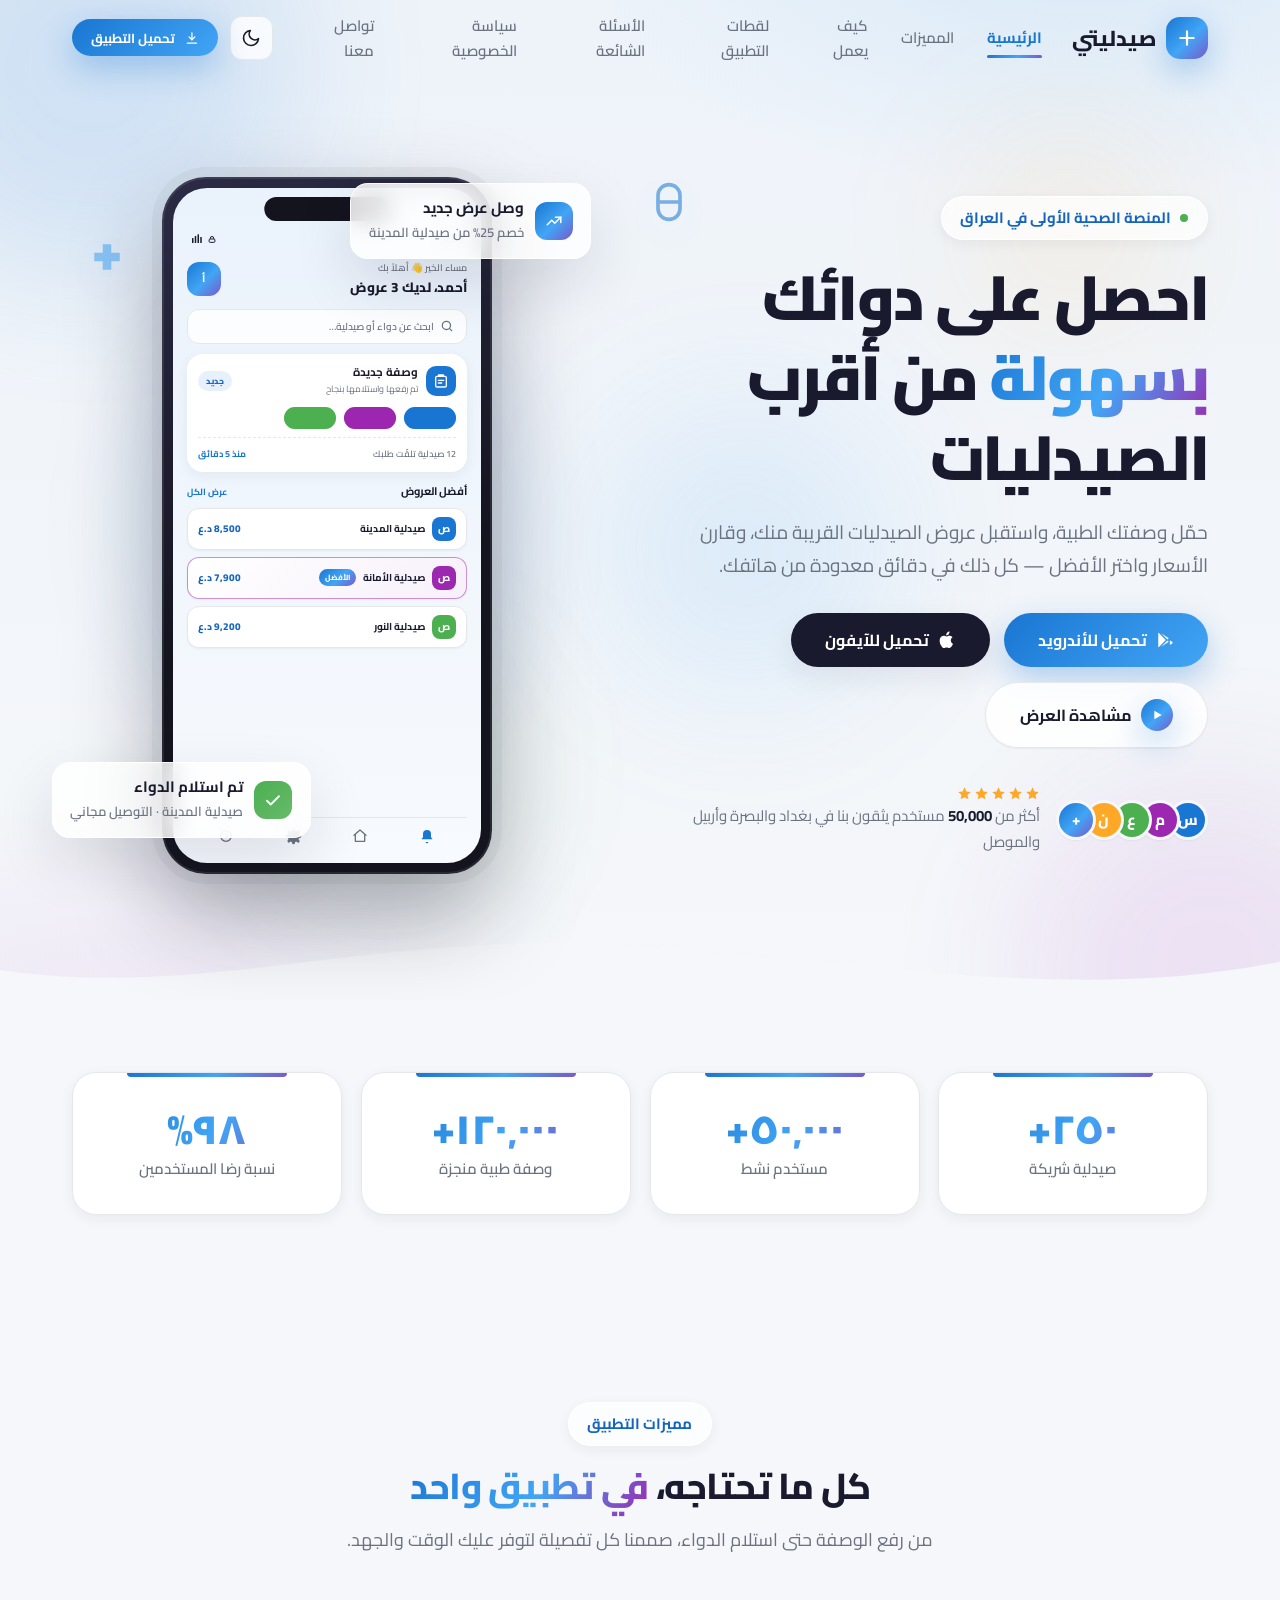
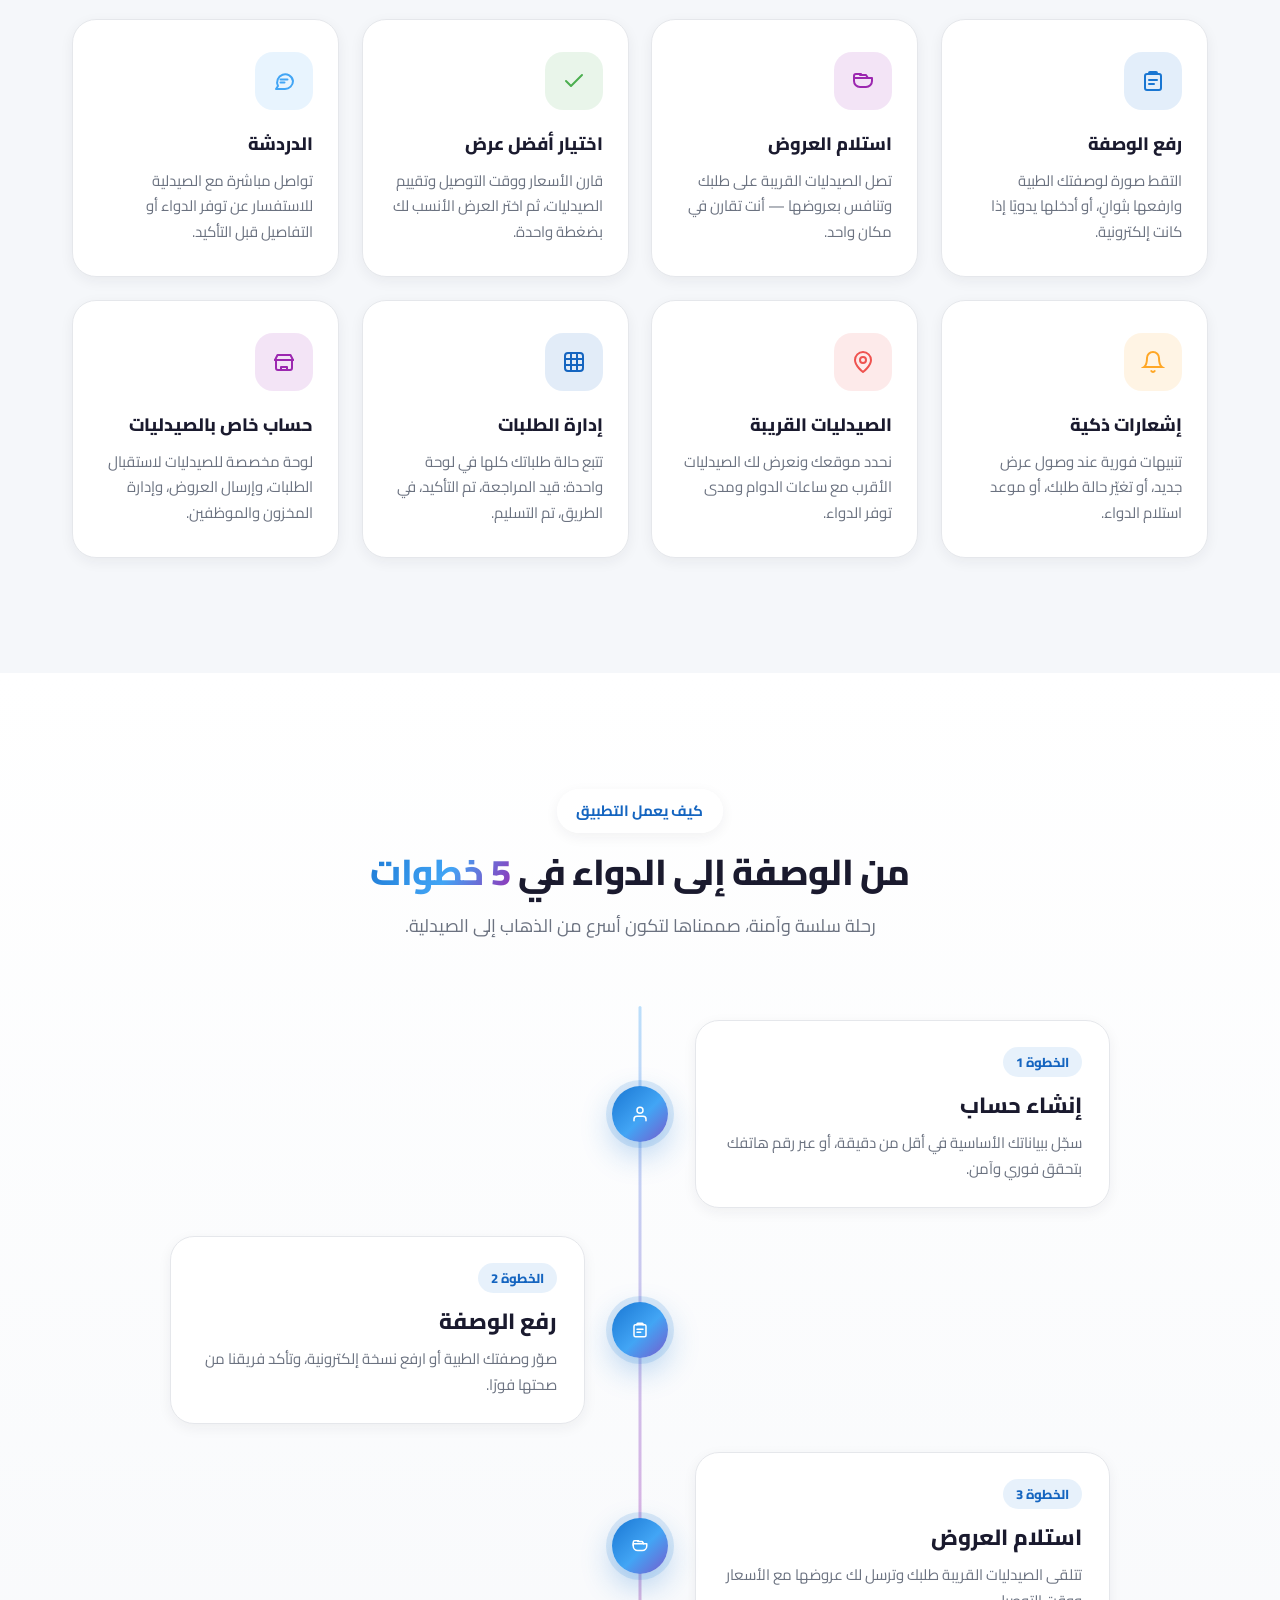
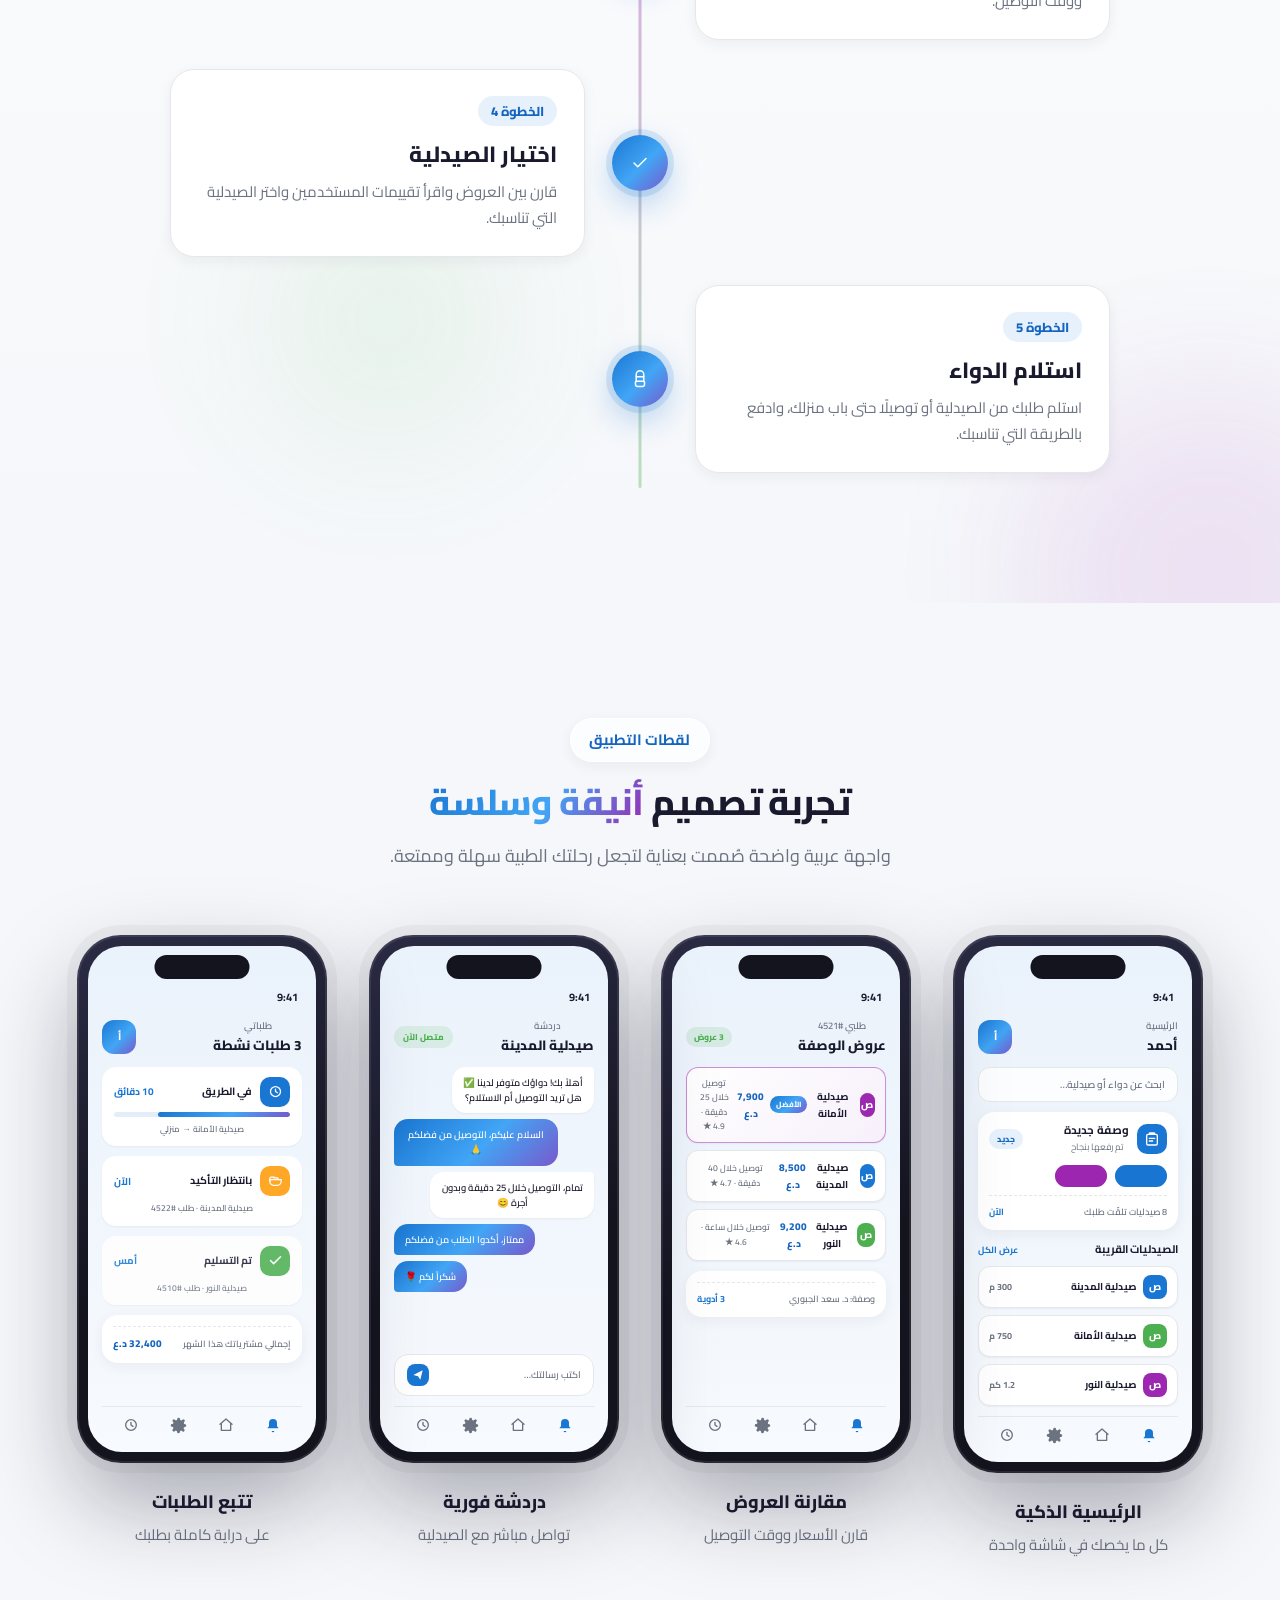
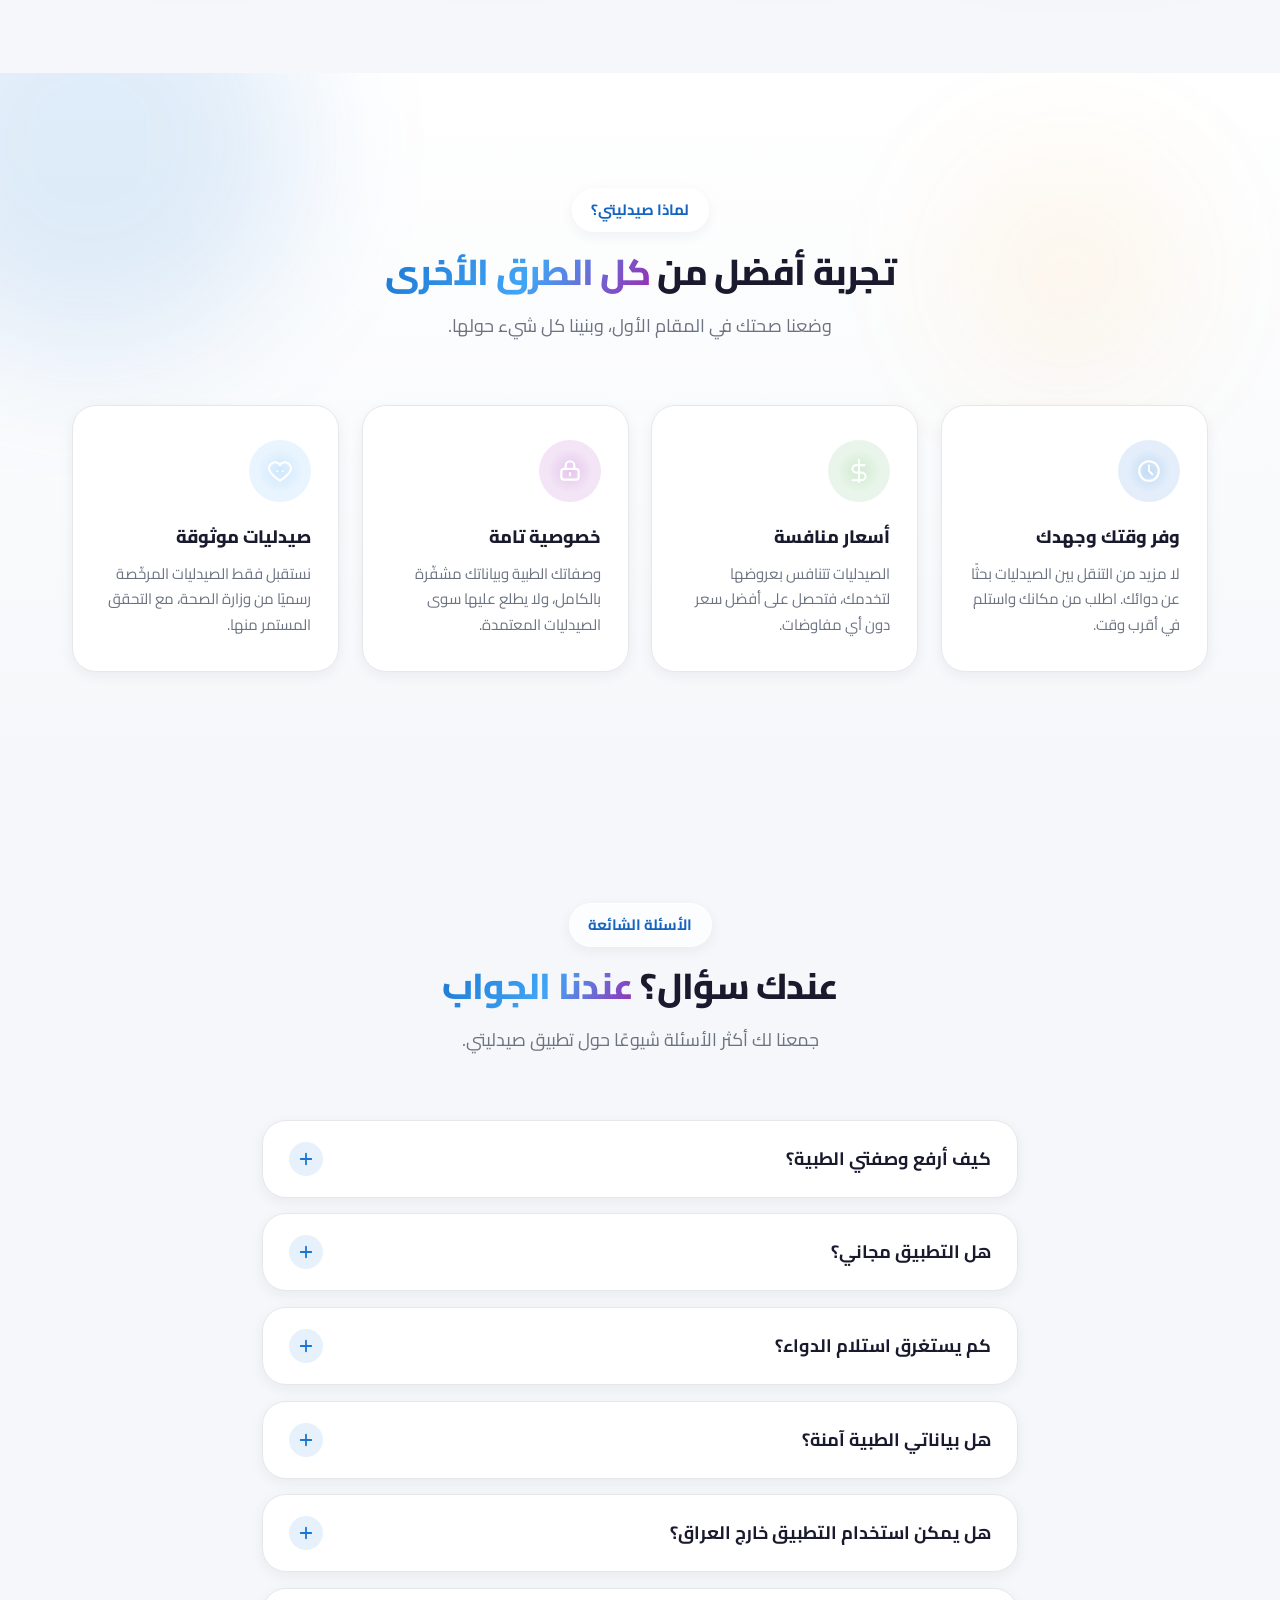
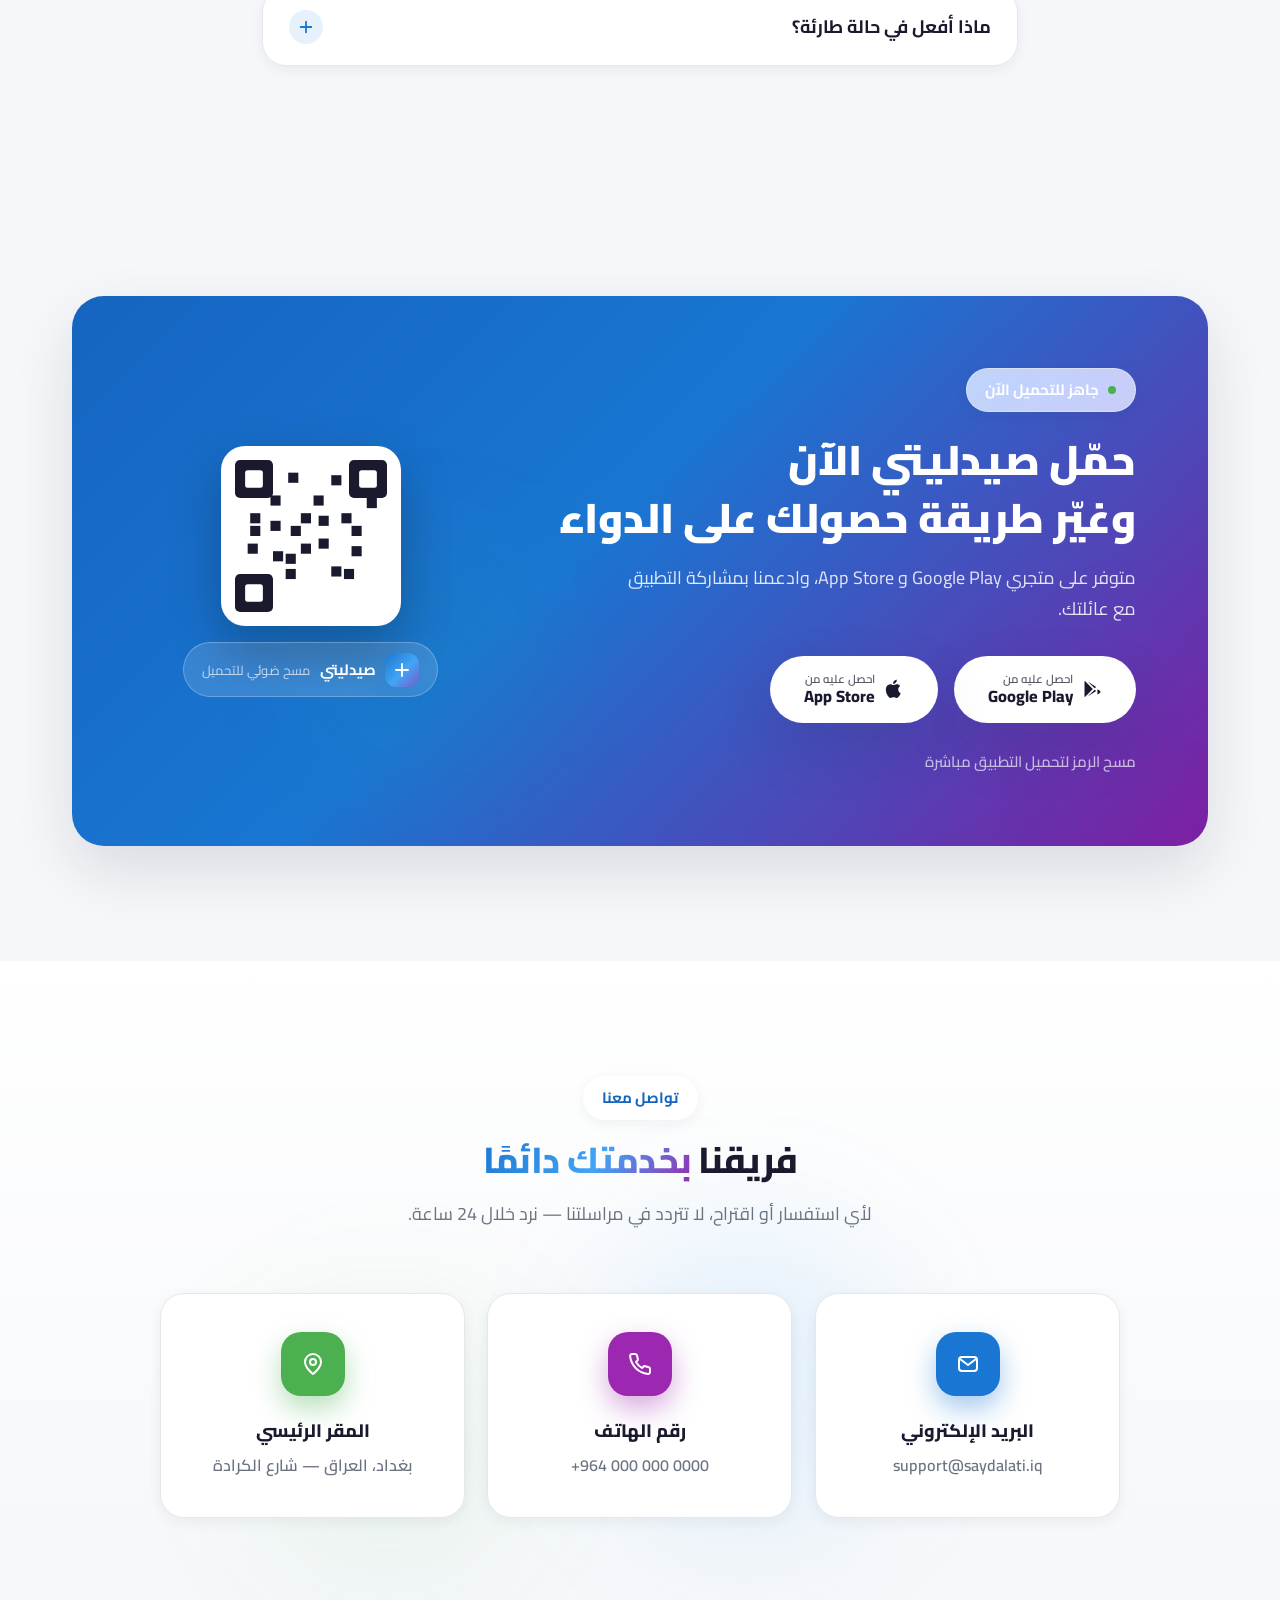
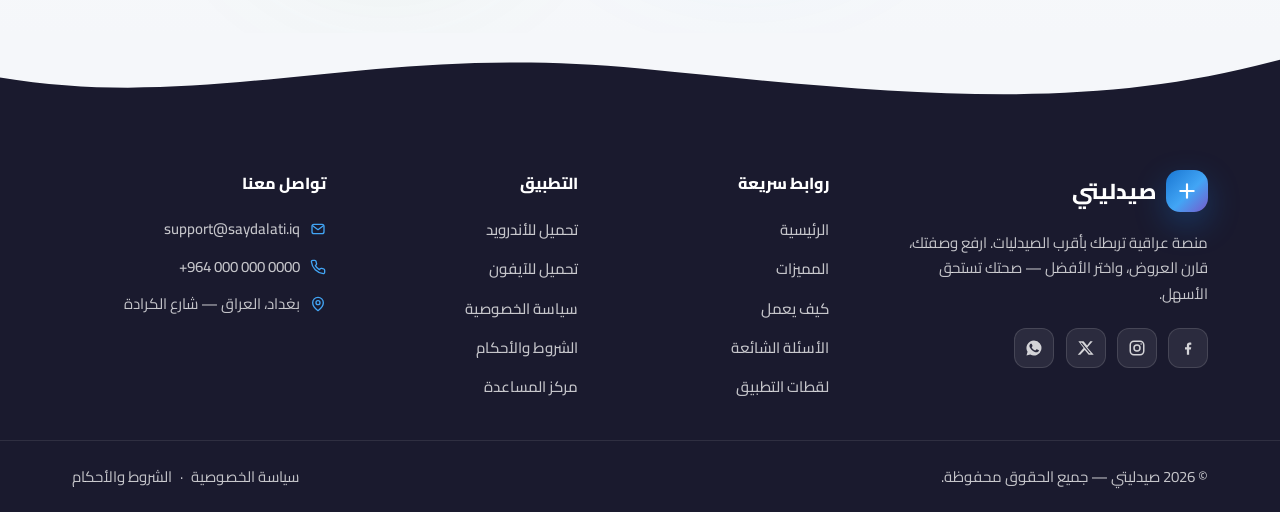
==== index.html @ 867c5b08 "صيدليتي — premium RTL landing website for Iraqi pharmacy platform - index, privacy-policy, terms, co" ====
<!DOCTYPE html>
<html lang="ar" dir="rtl">
<head>
  <meta charset="UTF-8" />
  <meta name="viewport" content="width=device-width, initial-scale=1.0" />
  <script>
    (function () {
      try {
        var stored = localStorage.getItem("saydalati-theme");
        var dark = stored ? stored === "dark" : window.matchMedia("(prefers-color-scheme: dark)").matches;
        document.documentElement.setAttribute("data-theme", dark ? "dark" : "light");
      } catch (e) {}
    })();
  </script>
  <title>صيدليتي | احصل على دوائك بسهولة من أقرب الصيدليات</title>
  <meta name="description" content="صيدليتي — منصة عراقية تربطك بأقرب الصيدليات. ارفع وصفاتك الطبية، استلم العروض، قارن الأسعار واختر الأفضل، واستلم دواءك أينما كنت." />
  <meta name="keywords" content="صيدليتي, صيدلية, وصفة طبية, العراق, بغداد, أدوية, توصيل دواء" />
  <meta name="author" content="Saydalati" />
  <meta name="theme-color" content="#1976D2" />
  <meta property="og:type" content="website" />
  <meta property="og:title" content="صيدليتي | احصل على دوائك بسهولة من أقرب الصيدليات" />
  <meta property="og:description" content="ارفع وصفتك الطبية، استلم عروض الصيدليات القريبة، وقارن الأسعار واختر الأفضل." />
  <meta property="og:locale" content="ar_IQ" />
  <meta name="robots" content="index, follow" />
  <link rel="preconnect" href="https://fonts.googleapis.com" />
  <link rel="preconnect" href="https://fonts.gstatic.com" crossorigin />
  <link href="https://fonts.googleapis.com/css2?family=Cairo:wght@300;400;500;600;700;800;900&display=swap" rel="stylesheet" />
  <link rel="stylesheet" href="style.css" />
  <link rel="icon" type="image/svg+xml" href="data:image/svg+xml,%3Csvg xmlns='http://www.w3.org/2000/svg' viewBox='0 0 64 64'%3E%3Cdefs%3E%3ClinearGradient id='g' x1='0' y1='0' x2='1' y2='1'%3E%3Cstop offset='0' stop-color='%231976D2'/%3E%3Cstop offset='1' stop-color='%239C27B0'/%3E%3C/linearGradient%3E%3C/defs%3E%3Crect width='64' height='64' rx='16' fill='url(%23g)'/%3E%3Cpath d='M32 14v36M14 32h36' stroke='white' stroke-width='8' stroke-linecap='round'/%3E%3C/svg%3E" />
  <script type="application/ld+json">
  {
    "@context": "https://schema.org",
    "@type": "SoftwareApplication",
    "name": "صيدليتي",
    "applicationCategory": "HealthApplication",
    "operatingSystem": "Android, iOS",
    "description": "منصة عراقية تربط المرضى بأقرب الصيدليات عبر رفع الوصفة الطبية واستلام أفضل العروض.",
    "inLanguage": "ar-IQ",
    "offers": { "@type": "Offer", "price": "0", "priceCurrency": "IQD" }
  }
  </script>
</head>
<body class="on-home">
  <a class="skip-link" href="#main">تخطي إلى المحتوى</a>

  <div class="scroll-progress" id="scrollProgress" aria-hidden="true"></div>

  <!-- ===================== Header ===================== -->
  <header class="site-header" id="siteHeader">
    <nav class="nav container" aria-label="التنقل الرئيسي">
      <a href="index.html" class="brand" aria-label="صيدليتي - الرئيسية">
        <span class="brand-logo" aria-hidden="true">
          <svg viewBox="0 0 24 24" width="20" height="20" fill="none" stroke="currentColor" stroke-width="2.6" stroke-linecap="round"><path d="M12 4v16M4 12h16"/></svg>
        </span>
        <span class="brand-name">صيدليتي</span>
      </a>

      <ul class="nav-links" id="navLinks">
        <li><a class="nav-link active" href="index.html#hero">الرئيسية</a></li>
        <li><a class="nav-link" href="index.html#features">المميزات</a></li>
        <li><a class="nav-link" href="index.html#how-it-works">كيف يعمل</a></li>
        <li><a class="nav-link" href="index.html#screenshots">لقطات التطبيق</a></li>
        <li><a class="nav-link" href="index.html#faq">الأسئلة الشائعة</a></li>
        <li><a class="nav-link" href="privacy-policy.html">سياسة الخصوصية</a></li>
        <li><a class="nav-link" href="contact.html">تواصل معنا</a></li>
      </ul>

      <div class="nav-actions">
        <button class="theme-toggle" id="themeToggle" aria-label="التبديل إلى الوضع الليلي" aria-pressed="false">
          <svg class="icon-moon" viewBox="0 0 24 24" width="20" height="20" fill="none" stroke="currentColor" stroke-width="2" stroke-linecap="round" stroke-linejoin="round" aria-hidden="true"><path d="M21 12.8A9 9 0 1 1 11.2 3a7 7 0 0 0 9.8 9.8Z"/></svg>
          <svg class="icon-sun" viewBox="0 0 24 24" width="20" height="20" fill="none" stroke="currentColor" stroke-width="2" stroke-linecap="round" aria-hidden="true"><circle cx="12" cy="12" r="4.2"/><path d="M12 2v2.2M12 19.8V22M2 12h2.2M19.8 12H22M4.9 4.9l1.6 1.6M17.5 17.5l1.6 1.6M4.9 19.1l1.6-1.6M17.5 6.5l1.6-1.6"/></svg>
        </button>
        <a href="#download" class="btn btn-primary btn-sm nav-cta">
          <svg viewBox="0 0 24 24" width="16" height="16" fill="none" stroke="currentColor" stroke-width="2.2" stroke-linecap="round" stroke-linejoin="round" aria-hidden="true"><path d="M12 3v12"/><path d="m7 10 5 5 5-5"/><path d="M4 21h16"/></svg>
          تحميل التطبيق
        </a>
        <button class="nav-toggle" id="navToggle" aria-label="فتح القائمة" aria-expanded="false" aria-controls="mobileMenu">
          <svg class="icon-burger" viewBox="0 0 24 24" width="24" height="24" fill="none" stroke="currentColor" stroke-width="2" stroke-linecap="round"><path d="M4 7h16M4 12h16M4 17h10"/></svg>
          <svg class="icon-close" viewBox="0 0 24 24" width="24" height="24" fill="none" stroke="currentColor" stroke-width="2" stroke-linecap="round"><path d="m6 6 12 12M18 6 6 18"/></svg>
        </button>
      </div>
    </nav>
  </header>

  <!-- Mobile menu -->
  <div class="mobile-menu" id="mobileMenu" aria-hidden="true">
    <ul class="mobile-menu-links">
      <li><a class="nav-link active" href="index.html#hero">الرئيسية</a></li>
      <li><a class="nav-link" href="index.html#features">المميزات</a></li>
      <li><a class="nav-link" href="index.html#how-it-works">كيف يعمل</a></li>
      <li><a class="nav-link" href="index.html#screenshots">لقطات التطبيق</a></li>
      <li><a class="nav-link" href="index.html#faq">الأسئلة الشائعة</a></li>
      <li><a class="nav-link" href="privacy-policy.html">سياسة الخصوصية</a></li>
      <li><a class="nav-link" href="contact.html">تواصل معنا</a></li>
    </ul>
    <a href="#download" class="btn btn-primary btn-lg mobile-menu-cta">
      <svg viewBox="0 0 24 24" width="18" height="18" fill="none" stroke="currentColor" stroke-width="2.2" stroke-linecap="round" stroke-linejoin="round" aria-hidden="true"><path d="M12 3v12"/><path d="m7 10 5 5 5-5"/><path d="M4 21h16"/></svg>
      تحميل التطبيق
    </a>
  </div>

  <main id="main">
    <!-- ===================== Hero ===================== -->
    <section class="hero" id="hero">
      <div class="hero-bg" aria-hidden="true">
        <span class="blob blob-1"></span>
        <span class="blob blob-2"></span>
        <span class="blob blob-3"></span>
        <span class="blob blob-4"></span>
        <span class="blob blob-5"></span>
        <span class="float-shape shape-pill-1" aria-hidden="true">
          <svg viewBox="0 0 24 24" width="44" height="44" fill="none" stroke="#1976D2" stroke-width="2" stroke-linecap="round" aria-hidden="true"><rect x="6" y="2.5" width="12" height="19" rx="6"/><path d="M6 12h12"/></svg>
        </span>
        <span class="float-shape shape-cross-1" aria-hidden="true">
          <svg viewBox="0 0 24 24" width="34" height="34" fill="#42A5F5" aria-hidden="true"><path d="M9 3h6v6h6v6h-6v6H9v-6H3V9h6z"/></svg>
        </span>
        <span class="float-shape shape-pill-2" aria-hidden="true">
          <svg viewBox="0 0 24 24" width="30" height="30" fill="none" stroke="#9C27B0" stroke-width="2" stroke-linecap="round" aria-hidden="true"><rect x="6" y="2.5" width="12" height="19" rx="6"/><path d="M6 12h12"/></svg>
        </span>
        <span class="float-shape shape-cross-2" aria-hidden="true">
          <svg viewBox="0 0 24 24" width="26" height="26" fill="#4CAF50" aria-hidden="true"><path d="M9 3h6v6h6v6h-6v6H9v-6H3V9h6z"/></svg>
        </span>
      </div>

      <div class="container hero-grid">
        <div class="hero-content">
          <span class="badge glass reveal" data-delay="0">
            <span class="badge-dot"></span>
            المنصة الصحية الأولى في العراق
          </span>

          <h1 class="hero-title reveal" data-delay="100">
            احصل على دوائك <span class="gradient-text">بسهولة</span> من أقرب الصيدليات
          </h1>

          <p class="hero-subtitle reveal" data-delay="200">
            حمّل وصفتك الطبية، واستقبل عروض الصيدليات القريبة منك، وقارن الأسعار واختر الأفضل — كل ذلك في دقائق معدودة من هاتفك.
          </p>

          <div class="hero-actions reveal" data-delay="300">
            <a href="#download" class="btn btn-primary btn-lg">
              <svg viewBox="0 0 24 24" width="18" height="18" fill="currentColor" aria-hidden="true"><path d="M3.6 2.3 13 12 3.6 21.7c-.4-.2-.6-.6-.6-1.1V3.4c0-.5.2-.9.6-1.1Zm13.4 7.3L6.9 2.9l8.3 8.3 1.8-1.6Zm0 4.8-1.8-1.6-8.3 8.3 10.1-6.7Zm1.5-2.2 3 2c.9.6.9 1.9 0 2.5l-3 2v-6.5Z"/></svg>
              تحميل للأندرويد
            </a>
            <a href="#download" class="btn btn-dark btn-lg">
              <svg viewBox="0 0 24 24" width="18" height="18" fill="currentColor" aria-hidden="true"><path d="M17.05 12.54c-.03-2.75 2.25-4.07 2.35-4.14-1.28-1.87-3.27-2.13-3.98-2.16-1.69-.17-3.3 1-4.16 1-.86 0-2.19-.97-3.6-.94-1.85.03-3.56 1.08-4.51 2.74-1.93 3.34-.49 8.28 1.38 10.99.92 1.32 2.01 2.81 3.45 2.76 1.38-.06 1.9-.89 3.57-.89 1.67 0 2.14.89 3.6.86 1.49-.02 2.43-1.35 3.34-2.68 1.05-1.54 1.49-3.03 1.51-3.11-.03-.01-2.89-1.11-2.95-4.43ZM14.19 4.28c.76-.92 1.28-2.2 1.14-3.48-1.1.04-2.44.73-3.23 1.66-.71.82-1.33 2.14-1.16 3.4 1.23.1 2.49-.63 3.25-1.58Z"/></svg>
              تحميل للآيفون
            </a>
            <button class="btn btn-ghost btn-lg" id="watchDemo" aria-haspopup="dialog">
              <span class="btn-play">
                <svg viewBox="0 0 24 24" width="16" height="16" fill="currentColor" aria-hidden="true"><path d="M8 5.5v13l11-6.5z"/></svg>
              </span>
              مشاهدة العرض
            </button>
          </div>

          <div class="hero-proof reveal" data-delay="400">
            <div class="proof-avatars" aria-hidden="true">
              <span class="proof-avatar" style="--c:#1976D2">س</span>
              <span class="proof-avatar" style="--c:#9C27B0">م</span>
              <span class="proof-avatar" style="--c:#4CAF50">ع</span>
              <span class="proof-avatar" style="--c:#FFA726">ن</span>
              <span class="proof-avatar proof-avatar-more">+</span>
            </div>
            <div class="proof-text">
              <div class="proof-stars" aria-label="تقييم 4.8 من 5">
                <svg viewBox="0 0 24 24" width="15" height="15" fill="#FFA726" aria-hidden="true"><path d="m12 2 3 6.6 7 .9-5.2 4.8 1.4 7L12 18l-6.2 3.3 1.4-7L2 9.5l7-.9z"/></svg>
                <svg viewBox="0 0 24 24" width="15" height="15" fill="#FFA726" aria-hidden="true"><path d="m12 2 3 6.6 7 .9-5.2 4.8 1.4 7L12 18l-6.2 3.3 1.4-7L2 9.5l7-.9z"/></svg>
                <svg viewBox="0 0 24 24" width="15" height="15" fill="#FFA726" aria-hidden="true"><path d="m12 2 3 6.6 7 .9-5.2 4.8 1.4 7L12 18l-6.2 3.3 1.4-7L2 9.5l7-.9z"/></svg>
                <svg viewBox="0 0 24 24" width="15" height="15" fill="#FFA726" aria-hidden="true"><path d="m12 2 3 6.6 7 .9-5.2 4.8 1.4 7L12 18l-6.2 3.3 1.4-7L2 9.5l7-.9z"/></svg>
                <svg viewBox="0 0 24 24" width="15" height="15" fill="#FFA726" aria-hidden="true"><path d="m12 2 3 6.6 7 .9-5.2 4.8 1.4 7L12 18l-6.2 3.3 1.4-7L2 9.5l7-.9z"/></svg>
              </div>
              <p>أكثر من <strong>50,000</strong> مستخدم يثقون بنا في بغداد والبصرة وأربيل والموصل</p>
            </div>
          </div>
        </div>

        <!-- Phone mockup -->
        <div class="hero-visual reveal" data-delay="250">
          <div class="hero-glow" aria-hidden="true"></div>

          <div class="float-chip chip-offer" aria-hidden="true">
            <span class="chip-icon">
              <svg viewBox="0 0 24 24" width="18" height="18" fill="none" stroke="currentColor" stroke-width="2" stroke-linecap="round" aria-hidden="true"><path d="M3 17l6-6 4 4 8-8"/><path d="M14 7h7v7"/></svg>
            </span>
            <div>
              <strong>وصل عرض جديد</strong>
              <small>خصم 25% من صيدلية المدينة</small>
            </div>
          </div>

          <div class="phone hero-phone" id="heroPhone" tabindex="0" aria-label="معاينة واجهة تطبيق صيدليتي">
            <div class="phone-notch" aria-hidden="true"></div>
            <div class="phone-screen">
              <div class="app-statusbar">
                <span>9:41</span>
                <span class="app-icons" aria-hidden="true">
                  <svg viewBox="0 0 24 24" width="10" height="10" fill="none" stroke="currentColor" stroke-width="2.4" aria-hidden="true"><path d="M8 12v-2a4 4 0 0 1 8 0v2"/><rect x="5" y="12" width="14" height="8" rx="2.5"/></svg>
                  <svg viewBox="0 0 24 24" width="12" height="12" fill="currentColor" aria-hidden="true"><rect x="2" y="10" width="3" height="10" rx="1"/><rect x="7.5" y="6" width="3" height="14" rx="1"/><rect x="13" y="2.5" width="3" height="17.5" rx="1"/><rect x="18.5" y="8" width="3" height="12" rx="1"/></svg>
                </span>
              </div>

              <div class="app-header">
                <div>
                  <small>مساء الخير 👋 أهلاً بك</small>
                  <strong>أحمد، لديك 3 عروض</strong>
                </div>
                <span class="app-avatar">أ</span>
              </div>

              <div class="app-search">
                <svg viewBox="0 0 24 24" width="14" height="14" fill="none" stroke="currentColor" stroke-width="2.2" stroke-linecap="round" aria-hidden="true"><circle cx="11" cy="11" r="7"/><path d="m20 20-3.5-3.5"/></svg>
                ابحث عن دواء أو صيدلية…
              </div>

              <div class="app-card">
                <div class="app-card-head">
                  <span class="app-icon">
                    <svg viewBox="0 0 24 24" width="16" height="16" fill="none" stroke="currentColor" stroke-width="2" stroke-linecap="round" aria-hidden="true"><path d="M9 3h6a1 1 0 0 1 1 1v1H8V4a1 1 0 0 1 1-1Z"/><path d="M8 5H6a2 2 0 0 0-2 2v12a2 2 0 0 0 2 2h12a2 2 0 0 0 2-2V7a2 2 0 0 0-2-2h-2"/><path d="M8 11h8M8 15h5"/></svg>
                  </span>
                  <div>
                    <strong>وصفة جديدة</strong>
                    <small>تم رفعها واستلامها بنجاح</small>
                  </div>
                  <span class="app-tag">جديد</span>
                </div>
                <div class="app-pills">
                  <span class="mini-pill p-1"></span>
                  <span class="mini-pill p-2"></span>
                  <span class="mini-pill p-3"></span>
                </div>
                <div class="app-card-foot">
                  <span>12 صيدلية تلقّت طلبك</span>
                  <span class="app-time">منذ 5 دقائق</span>
                </div>
              </div>

              <div class="app-offers">
                <div class="app-offers-head">
                  <strong>أفضل العروض</strong>
                  <span>عرض الكل</span>
                </div>
                <div class="app-offer">
                  <span class="offer-store">
                    <span class="offer-logo" style="--oc:#1976D2">ص</span>
                    صيدلية المدينة
                  </span>
                  <span class="offer-price">8,500 د.ع</span>
                </div>
                <div class="app-offer best">
                  <span class="offer-store">
                    <span class="offer-logo" style="--oc:#9C27B0">ص</span>
                    صيدلية الأمانة
                    <span class="offer-badge">الأفضل</span>
                  </span>
                  <span class="offer-price">7,900 د.ع</span>
                </div>
                <div class="app-offer">
                  <span class="offer-store">
                    <span class="offer-logo" style="--oc:#4CAF50">ص</span>
                    صيدلية النور
                  </span>
                  <span class="offer-price">9,200 د.ع</span>
                </div>
              </div>

              <div class="app-tabbar" aria-hidden="true">
                <svg viewBox="0 0 24 24" width="16" height="16" fill="currentColor"><path d="M12 3a6 6 0 0 0-6 6v5l-2 2v1h16v-1l-2-2V9a6 6 0 0 0-6-6Z"/><path d="M10 21a2 2 0 0 0 4 0"/></svg>
                <svg viewBox="0 0 24 24" width="16" height="16" fill="none" stroke="currentColor" stroke-width="2" stroke-linecap="round" stroke-linejoin="round"><path d="m3 11 9-8 9 8"/><path d="M5 10v10h14V10"/></svg>
                <svg viewBox="0 0 24 24" width="17" height="17" fill="currentColor"><circle cx="12" cy="12" r="4"/><path d="M19.4 15a1.7 1.7 0 0 0 .3 1.9l.1.1a2 2 0 1 1-2.8 2.8l-.1-.1a1.7 1.7 0 0 0-1.9-.3 1.7 1.7 0 0 0-1 1.5V21a2 2 0 1 1-4 0v-.1a1.7 1.7 0 0 0-1-1.6 1.7 1.7 0 0 0-1.9.3l-.1.1a2 2 0 1 1-2.8-2.8l.1-.1a1.7 1.7 0 0 0 .3-1.9 1.7 1.7 0 0 0-1.5-1H3a2 2 0 1 1 0-4h.1a1.7 1.7 0 0 0 1.6-1 1.7 1.7 0 0 0-.3-1.9l-.1-.1a2 2 0 1 1 2.8-2.8l.1.1a1.7 1.7 0 0 0 1.9.3h.1a1.7 1.7 0 0 0 1-1.5V3a2 2 0 1 1 4 0v.1a1.7 1.7 0 0 0 1 1.5h.1a1.7 1.7 0 0 0 1.9-.3l.1-.1a2 2 0 1 1 2.8 2.8l-.1.1a1.7 1.7 0 0 0-.3 1.9v.1a1.7 1.7 0 0 0 1.5 1H21a2 2 0 1 1 0 4h-.1a1.7 1.7 0 0 0-1.5 1Z"/></svg>
                <svg viewBox="0 0 24 24" width="16" height="16" fill="none" stroke="currentColor" stroke-width="2" stroke-linecap="round"><circle cx="12" cy="12" r="8"/><path d="M12 8v4l3 2"/></svg>
              </div>
            </div>
          </div>

          <div class="float-chip chip-delivered" aria-hidden="true">
            <span class="chip-icon">
              <svg viewBox="0 0 24 24" width="18" height="18" fill="none" stroke="currentColor" stroke-width="2.4" stroke-linecap="round" stroke-linejoin="round" aria-hidden="true"><path d="m4 13 5 5L20 7"/></svg>
            </span>
            <div>
              <strong>تم استلام الدواء</strong>
              <small>صيدلية المدينة · التوصيل مجاني</small>
            </div>
          </div>
        </div>
      </div>

      <!-- SVG wave separator -->
      <div class="wave-divider" aria-hidden="true">
        <svg viewBox="0 0 1440 110" preserveAspectRatio="none">
          <path d="M0,72 C240,110 420,20 720,44 C1020,68 1220,110 1440,62 L1440,110 L0,110 Z" fill="#F5F7FA"/>
        </svg>
      </div>
    </section>

    <!-- ===================== Stats / Trust ===================== -->
    <section class="stats section-sm" aria-label="أرقام وإحصائيات">
      <div class="container">
        <div class="stats-grid">
          <div class="stat reveal" data-delay="0">
            <span class="stat-value" data-count="250" data-suffix="+">0</span>
            <span class="stat-label">صيدلية شريكة</span>
          </div>
          <div class="stat reveal" data-delay="100">
            <span class="stat-value" data-count="50000" data-suffix="+">0</span>
            <span class="stat-label">مستخدم نشط</span>
          </div>
          <div class="stat reveal" data-delay="200">
            <span class="stat-value" data-count="120000" data-suffix="+">0</span>
            <span class="stat-label">وصفة طبية منجزة</span>
          </div>
          <div class="stat reveal" data-delay="300">
            <span class="stat-value" data-count="98" data-suffix="%">0</span>
            <span class="stat-label">نسبة رضا المستخدمين</span>
          </div>
        </div>
      </div>
    </section>

    <!-- ===================== Features ===================== -->
    <section class="features section" id="features">
      <div class="container">
        <div class="section-head">
          <span class="badge glass reveal">مميزات التطبيق</span>
          <h2 class="section-title reveal" data-delay="100">كل ما تحتاجه، <span class="gradient-text">في تطبيق واحد</span></h2>
          <p class="section-sub reveal" data-delay="200">من رفع الوصفة حتى استلام الدواء، صممنا كل تفصيلة لتوفر عليك الوقت والجهد.</p>
        </div>

        <div class="features-grid">
          <article class="feature-card reveal" data-delay="0">
            <span class="feature-icon" style="--fc:#1976D2">
              <svg viewBox="0 0 24 24" width="24" height="24" fill="none" stroke="currentColor" stroke-width="2" stroke-linecap="round" aria-hidden="true"><path d="M9 3h6a1 1 0 0 1 1 1v1H8V4a1 1 0 0 1 1-1Z"/><path d="M8 5H6a2 2 0 0 0-2 2v12a2 2 0 0 0 2 2h12a2 2 0 0 0 2-2V7a2 2 0 0 0-2-2h-2"/><path d="M8 11h8M8 15h5"/></svg>
            </span>
            <h3>رفع الوصفة</h3>
            <p>التقط صورة لوصفتك الطبية وارفعها بثوانٍ، أو أدخلها يدويًا إذا كانت إلكترونية.</p>
          </article>

          <article class="feature-card reveal" data-delay="100">
            <span class="feature-icon" style="--fc:#9C27B0">
              <svg viewBox="0 0 24 24" width="24" height="24" fill="none" stroke="currentColor" stroke-width="2" stroke-linecap="round" stroke-linejoin="round" aria-hidden="true"><path d="M3 9h18v3a6 6 0 0 1-6 6H9a6 6 0 0 1-6-6Z"/><path d="M3 11V7a2 2 0 0 1 2-2h5"/><path d="M9 6h6l2 3"/></svg>
            </span>
            <h3>استلام العروض</h3>
            <p>تصل الصيدليات القريبة على طلبك وتنافس بعروضها — أنت تقارن في مكان واحد.</p>
          </article>

          <article class="feature-card reveal" data-delay="200">
            <span class="feature-icon" style="--fc:#4CAF50">
              <svg viewBox="0 0 24 24" width="24" height="24" fill="none" stroke="currentColor" stroke-width="2" stroke-linecap="round" stroke-linejoin="round" aria-hidden="true"><path d="m4 12 5 5L20 6"/></svg>
            </span>
            <h3>اختيار أفضل عرض</h3>
            <p>قارن الأسعار ووقت التوصيل وتقييم الصيدليات، ثم اختر العرض الأنسب لك بضغطة واحدة.</p>
          </article>

          <article class="feature-card reveal" data-delay="0">
            <span class="feature-icon" style="--fc:#42A5F5">
              <svg viewBox="0 0 24 24" width="24" height="24" fill="none" stroke="currentColor" stroke-width="2" stroke-linecap="round" stroke-linejoin="round" aria-hidden="true"><path d="M21 12a8 8 0 0 1-8 8H4l2-3a8 8 0 1 1 15-5Z"/><path d="M8.5 10.5h7M8.5 13.5h4"/></svg>
            </span>
            <h3>الدردشة</h3>
            <p>تواصل مباشرة مع الصيدلية للاستفسار عن توفر الدواء أو التفاصيل قبل التأكيد.</p>
          </article>

          <article class="feature-card reveal" data-delay="100">
            <span class="feature-icon" style="--fc:#FFA726">
              <svg viewBox="0 0 24 24" width="24" height="24" fill="none" stroke="currentColor" stroke-width="2" stroke-linecap="round" aria-hidden="true"><path d="M18 8a6 6 0 0 0-12 0c0 7-3 9-3 9h18s-3-2-3-9"/><path d="M10.3 21a2 2 0 0 0 3.4 0"/></svg>
            </span>
            <h3>إشعارات ذكية</h3>
            <p>تنبيهات فورية عند وصول عرض جديد، أو تغيّر حالة طلبك، أو موعد استلام الدواء.</p>
          </article>

          <article class="feature-card reveal" data-delay="200">
            <span class="feature-icon" style="--fc:#EF5350">
              <svg viewBox="0 0 24 24" width="24" height="24" fill="none" stroke="currentColor" stroke-width="2" stroke-linecap="round" stroke-linejoin="round" aria-hidden="true"><path d="M20 10c0 6-8 12-8 12S4 16 4 10a8 8 0 1 1 16 0Z"/><circle cx="12" cy="10" r="3"/></svg>
            </span>
            <h3>الصيدليات القريبة</h3>
            <p>نحدد موقعك ونعرض لك الصيدليات الأقرب مع ساعات الدوام ومدى توفر الدواء.</p>
          </article>

          <article class="feature-card reveal" data-delay="0">
            <span class="feature-icon" style="--fc:#1565C0">
              <svg viewBox="0 0 24 24" width="24" height="24" fill="none" stroke="currentColor" stroke-width="2" stroke-linecap="round" stroke-linejoin="round" aria-hidden="true"><rect x="3" y="3" width="18" height="18" rx="3"/><path d="M9 3v18M15 3v18M3 9h18M3 15h18"/></svg>
            </span>
            <h3>إدارة الطلبات</h3>
            <p>تتبع حالة طلباتك كلها في لوحة واحدة: قيد المراجعة، تم التأكيد، في الطريق، تم التسليم.</p>
          </article>

          <article class="feature-card reveal" data-delay="100">
            <span class="feature-icon" style="--fc:#9C27B0">
              <svg viewBox="0 0 24 24" width="24" height="24" fill="none" stroke="currentColor" stroke-width="2" stroke-linecap="round" stroke-linejoin="round" aria-hidden="true"><path d="M4 10h16v8a2 2 0 0 1-2 2H6a2 2 0 0 1-2-2Z"/><path d="M3 10l2.5-5h13L21 10"/><path d="M3 10h18"/><path d="M9 20v-3h6v3"/></svg>
            </span>
            <h3>حساب خاص بالصيدليات</h3>
            <p>لوحة مخصصة للصيدليات لاستقبال الطلبات، وإرسال العروض، وإدارة المخزون والموظفين.</p>
          </article>
        </div>
      </div>
    </section>

    <!-- ===================== How It Works ===================== -->
    <section class="how section section-alt" id="how-it-works">
      <div class="section-bg-blobs" aria-hidden="true">
        <span class="blob blob-2"></span>
        <span class="blob blob-4"></span>
      </div>
      <div class="container">
        <div class="section-head">
          <span class="badge glass reveal">كيف يعمل التطبيق</span>
          <h2 class="section-title reveal" data-delay="100">من الوصفة إلى الدواء في <span class="gradient-text">5 خطوات</span></h2>
          <p class="section-sub reveal" data-delay="200">رحلة سلسة وآمنة، صممناها لتكون أسرع من الذهاب إلى الصيدلية.</p>
        </div>

        <div class="timeline" id="timeline">
          <article class="timeline-item reveal">
            <div class="timeline-card">
              <span class="timeline-step">الخطوة 1</span>
              <h3>إنشاء حساب</h3>
              <p>سجّل ببياناتك الأساسية في أقل من دقيقة، أو عبر رقم هاتفك بتحقق فوري وآمن.</p>
            </div>
            <span class="timeline-node" aria-hidden="true">
              <svg viewBox="0 0 24 24" width="18" height="18" fill="none" stroke="currentColor" stroke-width="2" stroke-linecap="round" stroke-linejoin="round"><path d="M20 21v-2a4 4 0 0 0-4-4H8a4 4 0 0 0-4 4v2"/><circle cx="12" cy="7" r="4"/></svg>
            </span>
            <div class="timeline-spacer" aria-hidden="true"></div>
          </article>

          <article class="timeline-item reveal">
            <div class="timeline-spacer" aria-hidden="true"></div>
            <span class="timeline-node" aria-hidden="true">
              <svg viewBox="0 0 24 24" width="18" height="18" fill="none" stroke="currentColor" stroke-width="2" stroke-linecap="round" aria-hidden="true"><path d="M9 3h6a1 1 0 0 1 1 1v1H8V4a1 1 0 0 1 1-1Z"/><path d="M8 5H6a2 2 0 0 0-2 2v12a2 2 0 0 0 2 2h12a2 2 0 0 0 2-2V7a2 2 0 0 0-2-2h-2"/><path d="M8 11h8M8 15h5"/></svg>
            </span>
            <div class="timeline-card">
              <span class="timeline-step">الخطوة 2</span>
              <h3>رفع الوصفة</h3>
              <p>صوّر وصفتك الطبية أو ارفع نسخة إلكترونية، وتأكد فريقنا من صحتها فورًا.</p>
            </div>
          </article>

          <article class="timeline-item reveal">
            <div class="timeline-card">
              <span class="timeline-step">الخطوة 3</span>
              <h3>استلام العروض</h3>
              <p>تتلقى الصيدليات القريبة طلبك وترسل لك عروضها مع الأسعار ووقت التوصيل.</p>
            </div>
            <span class="timeline-node" aria-hidden="true">
              <svg viewBox="0 0 24 24" width="18" height="18" fill="none" stroke="currentColor" stroke-width="2" stroke-linecap="round" stroke-linejoin="round" aria-hidden="true"><path d="M3 9h18v3a6 6 0 0 1-6 6H9a6 6 0 0 1-6-6Z"/><path d="M3 11V7a2 2 0 0 1 2-2h5"/><path d="M9 6h6l2 3"/></svg>
            </span>
            <div class="timeline-spacer" aria-hidden="true"></div>
          </article>

          <article class="timeline-item reveal">
            <div class="timeline-spacer" aria-hidden="true"></div>
            <span class="timeline-node" aria-hidden="true">
              <svg viewBox="0 0 24 24" width="18" height="18" fill="none" stroke="currentColor" stroke-width="2" stroke-linecap="round" stroke-linejoin="round" aria-hidden="true"><path d="m4 12 5 5L20 6"/></svg>
            </span>
            <div class="timeline-card">
              <span class="timeline-step">الخطوة 4</span>
              <h3>اختيار الصيدلية</h3>
              <p>قارن بين العروض واقرأ تقييمات المستخدمين واختر الصيدلية التي تناسبك.</p>
            </div>
          </article>

          <article class="timeline-item reveal">
            <div class="timeline-card">
              <span class="timeline-step">الخطوة 5</span>
              <h3>استلام الدواء</h3>
              <p>استلم طلبك من الصيدلية أو توصيلًا حتى باب منزلك، وادفع بالطريقة التي تناسبك.</p>
            </div>
            <span class="timeline-node" aria-hidden="true">
              <svg viewBox="0 0 24 24" width="18" height="18" fill="none" stroke="currentColor" stroke-width="2" stroke-linecap="round" stroke-linejoin="round" aria-hidden="true"><path d="M9 22h6a3 3 0 0 0 3-3v-3a1 1 0 0 0-1-1H7a1 1 0 0 0-1 1v3a3 3 0 0 0 3 3Z"/><path d="M7 15V6a5 5 0 0 1 10 0v9"/><path d="M7 9h10"/></svg>
            </span>
            <div class="timeline-spacer" aria-hidden="true"></div>
          </article>
        </div>
      </div>
    </section>

    <!-- ===================== Screenshots ===================== -->
    <section class="screens section" id="screenshots">
      <div class="container">
        <div class="section-head">
          <span class="badge glass reveal">لقطات التطبيق</span>
          <h2 class="section-title reveal" data-delay="100">تجربة تصميم <span class="gradient-text">أنيقة وسلسة</span></h2>
          <p class="section-sub reveal" data-delay="200">واجهة عربية واضحة صُممت بعناية لتجعل رحلتك الطبية سهلة وممتعة.</p>
        </div>

        <div class="screens-grid">
          <!-- Screen 1: الرئيسية -->
          <div class="screen-item reveal" data-delay="0">
            <div class="phone phone-lg">
              <div class="phone-notch" aria-hidden="true"></div>
              <div class="phone-screen">
                <div class="app-statusbar"><span>9:41</span><span></span></div>
                <div class="app-header">
                  <div><small>الرئيسية</small><strong>أحمد</strong></div>
                  <span class="app-avatar">أ</span>
                </div>
                <div class="app-search">ابحث عن دواء أو صيدلية…</div>
                <div class="app-card">
                  <div class="app-card-head">
                    <span class="app-icon"><svg viewBox="0 0 24 24" width="16" height="16" fill="none" stroke="currentColor" stroke-width="2" stroke-linecap="round" aria-hidden="true"><path d="M9 3h6a1 1 0 0 1 1 1v1H8V4a1 1 0 0 1 1-1Z"/><path d="M8 5H6a2 2 0 0 0-2 2v12a2 2 0 0 0 2 2h12a2 2 0 0 0 2-2V7a2 2 0 0 0-2-2h-2"/><path d="M8 11h8M8 15h5"/></svg></span>
                    <div><strong>وصفة جديدة</strong><small>تم رفعها بنجاح</small></div>
                    <span class="app-tag">جديد</span>
                  </div>
                  <div class="app-pills"><span class="mini-pill p-1"></span><span class="mini-pill p-2"></span></div>
                  <div class="app-card-foot"><span>8 صيدليات تلقّت طلبك</span><span class="app-time">الآن</span></div>
                </div>
                <div class="app-offers">
                  <div class="app-offers-head"><strong>الصيدليات القريبة</strong><span>عرض الكل</span></div>
                  <div class="app-offer"><span class="offer-store"><span class="offer-logo" style="--oc:#1976D2">ص</span>صيدلية المدينة</span><span class="offer-dist">300 م</span></div>
                  <div class="app-offer"><span class="offer-store"><span class="offer-logo" style="--oc:#4CAF50">ص</span>صيدلية الأمانة</span><span class="offer-dist">750 م</span></div>
                  <div class="app-offer"><span class="offer-store"><span class="offer-logo" style="--oc:#9C27B0">ص</span>صيدلية النور</span><span class="offer-dist">1.2 كم</span></div>
                </div>
                <div class="app-tabbar" aria-hidden="true">
                  <svg viewBox="0 0 24 24" width="16" height="16" fill="currentColor"><path d="M12 3a6 6 0 0 0-6 6v5l-2 2v1h16v-1l-2-2V9a6 6 0 0 0-6-6Z"/><path d="M10 21a2 2 0 0 0 4 0"/></svg>
                  <svg viewBox="0 0 24 24" width="16" height="16" fill="none" stroke="currentColor" stroke-width="2" stroke-linecap="round" stroke-linejoin="round"><path d="m3 11 9-8 9 8"/><path d="M5 10v10h14V10"/></svg>
                  <svg viewBox="0 0 24 24" width="17" height="17" fill="currentColor"><circle cx="12" cy="12" r="4"/><path d="M19.4 15a1.7 1.7 0 0 0 .3 1.9l.1.1a2 2 0 1 1-2.8 2.8l-.1-.1a1.7 1.7 0 0 0-1.9-.3 1.7 1.7 0 0 0-1 1.5V21a2 2 0 1 1-4 0v-.1a1.7 1.7 0 0 0-1-1.6 1.7 1.7 0 0 0-1.9.3l-.1.1a2 2 0 1 1-2.8-2.8l.1-.1a1.7 1.7 0 0 0 .3-1.9 1.7 1.7 0 0 0-1.5-1H3a2 2 0 1 1 0-4h.1a1.7 1.7 0 0 0 1.6-1 1.7 1.7 0 0 0-.3-1.9l-.1-.1a2 2 0 1 1 2.8-2.8l.1.1a1.7 1.7 0 0 0 1.9.3h.1a1.7 1.7 0 0 0 1-1.5V3a2 2 0 1 1 4 0v.1a1.7 1.7 0 0 0 1 1.5h.1a1.7 1.7 0 0 0 1.9-.3l.1-.1a2 2 0 1 1 2.8 2.8l-.1.1a1.7 1.7 0 0 0-.3 1.9v.1a1.7 1.7 0 0 0 1.5 1H21a2 2 0 1 1 0 4h-.1a1.7 1.7 0 0 0-1.5 1Z"/></svg>
                  <svg viewBox="0 0 24 24" width="16" height="16" fill="none" stroke="currentColor" stroke-width="2" stroke-linecap="round"><circle cx="12" cy="12" r="8"/><path d="M12 8v4l3 2"/></svg>
                </div>
              </div>
            </div>
            <h3 class="screen-caption">الرئيسية الذكية</h3>
            <p>كل ما يخصك في شاشة واحدة</p>
          </div>

          <!-- Screen 2: العروض -->
          <div class="screen-item reveal" data-delay="150">
            <div class="phone phone-lg">
              <div class="phone-notch" aria-hidden="true"></div>
              <div class="phone-screen">
                <div class="app-statusbar"><span>9:41</span><span></span></div>
                <div class="app-header">
                  <div><small>طلبي #4521</small><strong>عروض الوصفة</strong></div>
                  <span class="app-tag app-tag-green">3 عروض</span>
                </div>
                <div class="app-offers app-offers-full">
                  <div class="app-offer best">
                    <span class="offer-store"><span class="offer-logo" style="--oc:#9C27B0">ص</span>صيدلية الأمانة</span>
                    <div class="offer-meta"><span class="offer-badge">الأفضل</span><span class="offer-price">7,900 د.ع</span></div>
                    <small>توصيل خلال 25 دقيقة · 4.9 ★</small>
                  </div>
                  <div class="app-offer">
                    <span class="offer-store"><span class="offer-logo" style="--oc:#1976D2">ص</span>صيدلية المدينة</span>
                    <div class="offer-meta"><span class="offer-price">8,500 د.ع</span></div>
                    <small>توصيل خلال 40 دقيقة · 4.7 ★</small>
                  </div>
                  <div class="app-offer">
                    <span class="offer-store"><span class="offer-logo" style="--oc:#4CAF50">ص</span>صيدلية النور</span>
                    <div class="offer-meta"><span class="offer-price">9,200 د.ع</span></div>
                    <small>توصيل خلال ساعة · 4.6 ★</small>
                  </div>
                </div>
                <div class="app-card">
                  <div class="app-card-foot"><span>وصفة: د. سعد الجبوري</span><span class="app-time">3 أدوية</span></div>
                </div>
                <div class="app-tabbar" aria-hidden="true">
                  <svg viewBox="0 0 24 24" width="16" height="16" fill="currentColor"><path d="M12 3a6 6 0 0 0-6 6v5l-2 2v1h16v-1l-2-2V9a6 6 0 0 0-6-6Z"/><path d="M10 21a2 2 0 0 0 4 0"/></svg>
                  <svg viewBox="0 0 24 24" width="16" height="16" fill="none" stroke="currentColor" stroke-width="2" stroke-linecap="round" stroke-linejoin="round"><path d="m3 11 9-8 9 8"/><path d="M5 10v10h14V10"/></svg>
                  <svg viewBox="0 0 24 24" width="17" height="17" fill="currentColor"><circle cx="12" cy="12" r="4"/><path d="M19.4 15a1.7 1.7 0 0 0 .3 1.9l.1.1a2 2 0 1 1-2.8 2.8l-.1-.1a1.7 1.7 0 0 0-1.9-.3 1.7 1.7 0 0 0-1 1.5V21a2 2 0 1 1-4 0v-.1a1.7 1.7 0 0 0-1-1.6 1.7 1.7 0 0 0-1.9.3l-.1.1a2 2 0 1 1-2.8-2.8l.1-.1a1.7 1.7 0 0 0 .3-1.9 1.7 1.7 0 0 0-1.5-1H3a2 2 0 1 1 0-4h.1a1.7 1.7 0 0 0 1.6-1 1.7 1.7 0 0 0-.3-1.9l-.1-.1a2 2 0 1 1 2.8-2.8l.1.1a1.7 1.7 0 0 0 1.9.3h.1a1.7 1.7 0 0 0 1-1.5V3a2 2 0 1 1 4 0v.1a1.7 1.7 0 0 0 1 1.5h.1a1.7 1.7 0 0 0 1.9-.3l.1-.1a2 2 0 1 1 2.8 2.8l-.1.1a1.7 1.7 0 0 0-.3 1.9v.1a1.7 1.7 0 0 0 1.5 1H21a2 2 0 1 1 0 4h-.1a1.7 1.7 0 0 0-1.5 1Z"/></svg>
                  <svg viewBox="0 0 24 24" width="16" height="16" fill="none" stroke="currentColor" stroke-width="2" stroke-linecap="round"><circle cx="12" cy="12" r="8"/><path d="M12 8v4l3 2"/></svg>
                </div>
              </div>
            </div>
            <h3 class="screen-caption">مقارنة العروض</h3>
            <p>قارن الأسعار ووقت التوصيل</p>
          </div>

          <!-- Screen 3: الدردشة -->
          <div class="screen-item reveal" data-delay="300">
            <div class="phone phone-lg">
              <div class="phone-notch" aria-hidden="true"></div>
              <div class="phone-screen">
                <div class="app-statusbar"><span>9:41</span><span></span></div>
                <div class="app-header">
                  <div><small>دردشة</small><strong>صيدلية المدينة</strong></div>
                  <span class="app-online">متصل الآن</span>
                </div>
                <div class="app-chat">
                  <div class="msg msg-in">أهلاً بك! دواؤك متوفر لدينا ✅<br />هل تريد التوصيل أم الاستلام؟</div>
                  <div class="msg msg-out">السلام عليكم، التوصيل من فضلكم 🙏</div>
                  <div class="msg msg-in">تمام، التوصيل خلال 25 دقيقة وبدون أجرة 😊</div>
                  <div class="msg msg-out">ممتاز، أكدوا الطلب من فضلكم</div>
                  <div class="msg msg-out">شكراً لكم 🌹</div>
                </div>
                <div class="app-input">
                  <span>اكتب رسالتك…</span>
                  <span class="app-send" aria-hidden="true">
                    <svg viewBox="0 0 24 24" width="14" height="14" fill="currentColor"><path d="M4 12 20 4l-4 16-4-6z"/></svg>
                  </span>
                </div>
                <div class="app-tabbar" aria-hidden="true">
                  <svg viewBox="0 0 24 24" width="16" height="16" fill="currentColor"><path d="M12 3a6 6 0 0 0-6 6v5l-2 2v1h16v-1l-2-2V9a6 6 0 0 0-6-6Z"/><path d="M10 21a2 2 0 0 0 4 0"/></svg>
                  <svg viewBox="0 0 24 24" width="16" height="16" fill="none" stroke="currentColor" stroke-width="2" stroke-linecap="round" stroke-linejoin="round"><path d="m3 11 9-8 9 8"/><path d="M5 10v10h14V10"/></svg>
                  <svg viewBox="0 0 24 24" width="17" height="17" fill="currentColor"><circle cx="12" cy="12" r="4"/><path d="M19.4 15a1.7 1.7 0 0 0 .3 1.9l.1.1a2 2 0 1 1-2.8 2.8l-.1-.1a1.7 1.7 0 0 0-1.9-.3 1.7 1.7 0 0 0-1 1.5V21a2 2 0 1 1-4 0v-.1a1.7 1.7 0 0 0-1-1.6 1.7 1.7 0 0 0-1.9.3l-.1.1a2 2 0 1 1-2.8-2.8l.1-.1a1.7 1.7 0 0 0 .3-1.9 1.7 1.7 0 0 0-1.5-1H3a2 2 0 1 1 0-4h.1a1.7 1.7 0 0 0 1.6-1 1.7 1.7 0 0 0-.3-1.9l-.1-.1a2 2 0 1 1 2.8-2.8l.1.1a1.7 1.7 0 0 0 1.9.3h.1a1.7 1.7 0 0 0 1-1.5V3a2 2 0 1 1 4 0v.1a1.7 1.7 0 0 0 1 1.5h.1a1.7 1.7 0 0 0 1.9-.3l.1-.1a2 2 0 1 1 2.8 2.8l-.1.1a1.7 1.7 0 0 0-.3 1.9v.1a1.7 1.7 0 0 0 1.5 1H21a2 2 0 1 1 0 4h-.1a1.7 1.7 0 0 0-1.5 1Z"/></svg>
                  <svg viewBox="0 0 24 24" width="16" height="16" fill="none" stroke="currentColor" stroke-width="2" stroke-linecap="round"><circle cx="12" cy="12" r="8"/><path d="M12 8v4l3 2"/></svg>
                </div>
              </div>
            </div>
            <h3 class="screen-caption">دردشة فورية</h3>
            <p>تواصل مباشر مع الصيدلية</p>
          </div>

          <!-- Screen 4: الطلبات -->
          <div class="screen-item reveal" data-delay="450">
            <div class="phone phone-lg">
              <div class="phone-notch" aria-hidden="true"></div>
              <div class="phone-screen">
                <div class="app-statusbar"><span>9:41</span><span></span></div>
                <div class="app-header">
                  <div><small>طلباتي</small><strong>3 طلبات نشطة</strong></div>
                  <span class="app-avatar">أ</span>
                </div>
                <div class="app-order">
                  <div class="order-head"><span class="app-icon"><svg viewBox="0 0 24 24" width="15" height="15" fill="none" stroke="currentColor" stroke-width="2" stroke-linecap="round" aria-hidden="true"><circle cx="12" cy="12" r="8"/><path d="M12 8v4l3 2"/></svg></span><strong>في الطريق</strong><span class="app-time">10 دقائق</span></div>
                  <div class="order-progress"><span class="order-bar" style="--op:75%"></span></div>
                  <small>صيدلية الأمانة → منزلي</small>
                </div>
                <div class="app-order">
                  <div class="order-head"><span class="app-icon" style="--ic:#FFA726"><svg viewBox="0 0 24 24" width="15" height="15" fill="none" stroke="currentColor" stroke-width="2" stroke-linecap="round" aria-hidden="true"><path d="M3 9h18v3a6 6 0 0 1-6 6H9a6 6 0 0 1-6-6Z"/><path d="M3 11V7a2 2 0 0 1 2-2h5"/><path d="M9 6h6l2 3"/></svg></span><strong>بانتظار التأكيد</strong><span class="app-time">الآن</span></div>
                  <small>صيدلية المدينة · طلب #4522</small>
                </div>
                <div class="app-order done">
                  <div class="order-head"><span class="app-icon" style="--ic:#4CAF50"><svg viewBox="0 0 24 24" width="15" height="15" fill="none" stroke="currentColor" stroke-width="2.4" stroke-linecap="round" stroke-linejoin="round" aria-hidden="true"><path d="m4 12 5 5L20 6"/></svg></span><strong>تم التسليم</strong><span class="app-time">أمس</span></div>
                  <small>صيدلية النور · طلب #4510</small>
                </div>
                <div class="app-card">
                  <div class="app-card-foot"><span>إجمالي مشترياتك هذا الشهر</span><span class="offer-price">32,400 د.ع</span></div>
                </div>
                <div class="app-tabbar" aria-hidden="true">
                  <svg viewBox="0 0 24 24" width="16" height="16" fill="currentColor"><path d="M12 3a6 6 0 0 0-6 6v5l-2 2v1h16v-1l-2-2V9a6 6 0 0 0-6-6Z"/><path d="M10 21a2 2 0 0 0 4 0"/></svg>
                  <svg viewBox="0 0 24 24" width="16" height="16" fill="none" stroke="currentColor" stroke-width="2" stroke-linecap="round" stroke-linejoin="round"><path d="m3 11 9-8 9 8"/><path d="M5 10v10h14V10"/></svg>
                  <svg viewBox="0 0 24 24" width="17" height="17" fill="currentColor"><circle cx="12" cy="12" r="4"/><path d="M19.4 15a1.7 1.7 0 0 0 .3 1.9l.1.1a2 2 0 1 1-2.8 2.8l-.1-.1a1.7 1.7 0 0 0-1.9-.3 1.7 1.7 0 0 0-1 1.5V21a2 2 0 1 1-4 0v-.1a1.7 1.7 0 0 0-1-1.6 1.7 1.7 0 0 0-1.9.3l-.1.1a2 2 0 1 1-2.8-2.8l.1-.1a1.7 1.7 0 0 0 .3-1.9 1.7 1.7 0 0 0-1.5-1H3a2 2 0 1 1 0-4h.1a1.7 1.7 0 0 0 1.6-1 1.7 1.7 0 0 0-.3-1.9l-.1-.1a2 2 0 1 1 2.8-2.8l.1.1a1.7 1.7 0 0 0 1.9.3h.1a1.7 1.7 0 0 0 1-1.5V3a2 2 0 1 1 4 0v.1a1.7 1.7 0 0 0 1 1.5h.1a1.7 1.7 0 0 0 1.9-.3l.1-.1a2 2 0 1 1 2.8 2.8l-.1.1a1.7 1.7 0 0 0-.3 1.9v.1a1.7 1.7 0 0 0 1.5 1H21a2 2 0 1 1 0 4h-.1a1.7 1.7 0 0 0-1.5 1Z"/></svg>
                  <svg viewBox="0 0 24 24" width="16" height="16" fill="none" stroke="currentColor" stroke-width="2" stroke-linecap="round"><circle cx="12" cy="12" r="8"/><path d="M12 8v4l3 2"/></svg>
                </div>
              </div>
            </div>
            <h3 class="screen-caption">تتبع الطلبات</h3>
            <p>على دراية كاملة بطلبك</p>
          </div>
        </div>
      </div>
    </section>

    <!-- ===================== Benefits ===================== -->
    <section class="benefits section section-alt" id="benefits">
      <div class="section-bg-blobs" aria-hidden="true">
        <span class="blob blob-1"></span>
        <span class="blob blob-5"></span>
      </div>
      <div class="container">
        <div class="section-head">
          <span class="badge glass reveal">لماذا صيدليتي؟</span>
          <h2 class="section-title reveal" data-delay="100">تجربة أفضل من <span class="gradient-text">كل الطرق الأخرى</span></h2>
          <p class="section-sub reveal" data-delay="200">وضعنا صحتك في المقام الأول، وبنينا كل شيء حولها.</p>
        </div>

        <div class="benefits-grid">
          <article class="benefit-card reveal" data-delay="0">
            <span class="benefit-icon" style="--fc:#1976D2">
              <svg viewBox="0 0 24 24" width="26" height="26" fill="none" stroke="currentColor" stroke-width="2" stroke-linecap="round" stroke-linejoin="round" aria-hidden="true"><circle cx="12" cy="12" r="9"/><path d="M12 7v5l3 3"/></svg>
            </span>
            <h3>وفر وقتك وجهدك</h3>
            <p>لا مزيد من التنقل بين الصيدليات بحثًا عن دوائك. اطلب من مكانك واستلم في أقرب وقت.</p>
          </article>

          <article class="benefit-card reveal" data-delay="100">
            <span class="benefit-icon" style="--fc:#4CAF50">
              <svg viewBox="0 0 24 24" width="26" height="26" fill="none" stroke="currentColor" stroke-width="2" stroke-linecap="round" stroke-linejoin="round" aria-hidden="true"><path d="M12 2v20M17 6.5H9.5a3.5 3.5 0 0 0 0 7h5a3.5 3.5 0 0 1 0 7H6"/></svg>
            </span>
            <h3>أسعار منافسة</h3>
            <p>الصيدليات تتنافس بعروضها لتخدمك، فتحصل على أفضل سعر دون أي مفاوضات.</p>
          </article>

          <article class="benefit-card reveal" data-delay="200">
            <span class="benefit-icon" style="--fc:#9C27B0">
              <svg viewBox="0 0 24 24" width="26" height="26" fill="none" stroke="currentColor" stroke-width="2" stroke-linecap="round" stroke-linejoin="round" aria-hidden="true"><rect x="4" y="10" width="16" height="10" rx="2.5"/><path d="M8 10V7a4 4 0 0 1 8 0v3"/><path d="M12 14v2"/></svg>
            </span>
            <h3>خصوصية تامة</h3>
            <p>وصفاتك الطبية وبياناتك مشفّرة بالكامل، ولا يطلع عليها سوى الصيدليات المعتمدة.</p>
          </article>

          <article class="benefit-card reveal" data-delay="300">
            <span class="benefit-icon" style="--fc:#42A5F5">
              <svg viewBox="0 0 24 24" width="26" height="26" fill="none" stroke="currentColor" stroke-width="2" stroke-linecap="round" stroke-linejoin="round" aria-hidden="true"><path d="M12 21s-7-4.5-9.5-9A5.5 5.5 0 0 1 12 6.5 5.5 5.5 0 0 1 21.5 12c-2.5 4.5-9.5 9-9.5 9Z"/><path d="M9.5 12h.01M14.5 12h.01"/></svg>
            </span>
            <h3>صيدليات موثوقة</h3>
            <p>نستقبل فقط الصيدليات المرخّصة رسميًا من وزارة الصحة، مع التحقق المستمر منها.</p>
          </article>
        </div>
      </div>
    </section>

    <!-- ===================== FAQ ===================== -->
    <section class="faq section" id="faq">
      <div class="container faq-container">
        <div class="section-head">
          <span class="badge glass reveal">الأسئلة الشائعة</span>
          <h2 class="section-title reveal" data-delay="100">عندك سؤال؟ <span class="gradient-text">عندنا الجواب</span></h2>
          <p class="section-sub reveal" data-delay="200">جمعنا لك أكثر الأسئلة شيوعًا حول تطبيق صيدليتي.</p>
        </div>

        <div class="faq-list">
          <div class="faq-item reveal">
            <button class="faq-question" aria-expanded="false" aria-controls="faq1">
              <span>كيف أرفع وصفتي الطبية؟</span>
              <span class="faq-icon" aria-hidden="true">
                <svg viewBox="0 0 24 24" width="18" height="18" fill="none" stroke="currentColor" stroke-width="2.4" stroke-linecap="round"><path d="M12 5v14M5 12h14"/></svg>
              </span>
            </button>
            <div class="faq-answer" id="faq1">
              <p>بعد إنشاء حسابك، اضغط على زر «رفع وصفة» والتقط صورة واضحة للوصفة الطبية أو ارفعها من معرض الصور. يمكنك أيضًا إدخال الأدوية يدويًا إذا كانت الوصفة إلكترونية. سيتحقق فريقنا من الوصفة خلال دقائق.</p>
            </div>
          </div>

          <div class="faq-item reveal">
            <button class="faq-question" aria-expanded="false" aria-controls="faq2">
              <span>هل التطبيق مجاني؟</span>
              <span class="faq-icon" aria-hidden="true">
                <svg viewBox="0 0 24 24" width="18" height="18" fill="none" stroke="currentColor" stroke-width="2.4" stroke-linecap="round"><path d="M12 5v14M5 12h14"/></svg>
              </span>
            </button>
            <div class="faq-answer" id="faq2">
              <p>نعم، تحميل التطبيق واستخدامه مجاني بالكامل للمرضى. لا نأخذ أي عمولة على رفع الوصفات أو استلام العروض. تدفع فقط ثمن الدواء للصيدلية، وقد تشمل بعض العروض رسوم توصيل اختيارية.</p>
            </div>
          </div>

          <div class="faq-item reveal">
            <button class="faq-question" aria-expanded="false" aria-controls="faq3">
              <span>كم يستغرق استلام الدواء؟</span>
              <span class="faq-icon" aria-hidden="true">
                <svg viewBox="0 0 24 24" width="18" height="18" fill="none" stroke="currentColor" stroke-width="2.4" stroke-linecap="round"><path d="M12 5v14M5 12h14"/></svg>
              </span>
            </button>
            <div class="faq-answer" id="faq3">
              <p>يعتمد ذلك على موقعك ووقت اليوم. في المتوسط، تصل العروض خلال دقائق، ويكون التوصيل خلال 15 إلى 60 دقيقة داخل المدن الرئيسية. يمكنك أيضًا اختيار الاستلام المباشر من الصيدلية.</p>
            </div>
          </div>

          <div class="faq-item reveal">
            <button class="faq-question" aria-expanded="false" aria-controls="faq4">
              <span>هل بياناتي الطبية آمنة؟</span>
              <span class="faq-icon" aria-hidden="true">
                <svg viewBox="0 0 24 24" width="18" height="18" fill="none" stroke="currentColor" stroke-width="2.4" stroke-linecap="round"><path d="M12 5v14M5 12h14"/></svg>
              </span>
            </button>
            <div class="faq-answer" id="faq4">
              <p>بالتأكيد. جميع بياناتك ووصفاتك مشفّرة بأعلى معايير الأمان، ولا يطلع عليها سوى الصيدليات المعتمدة المرتبطة بطلبك. نحن لا نشارك بياناتك مع أي جهة خارجية، ويمكنك حذف بياناتك في أي وقت.</p>
            </div>
          </div>

          <div class="faq-item reveal">
            <button class="faq-question" aria-expanded="false" aria-controls="faq5">
              <span>هل يمكن استخدام التطبيق خارج العراق؟</span>
              <span class="faq-icon" aria-hidden="true">
                <svg viewBox="0 0 24 24" width="18" height="18" fill="none" stroke="currentColor" stroke-width="2.4" stroke-linecap="round"><path d="M12 5v14M5 12h14"/></svg>
              </span>
            </button>
            <div class="faq-answer" id="faq5">
              <p>حاليًا يعمل التطبيق داخل العراق فقط، ونخطط للتوسع إلى مدن وبلدان جديدة قريبًا. حتى ذلك الحين، يمكنك تصفح التطبيق ومعرفة الصيدليات المتوفرة في منطقتك.</p>
            </div>
          </div>

          <div class="faq-item reveal">
            <button class="faq-question" aria-expanded="false" aria-controls="faq6">
              <span>ماذا أفعل في حالة طارئة؟</span>
              <span class="faq-icon" aria-hidden="true">
                <svg viewBox="0 0 24 24" width="18" height="18" fill="none" stroke="currentColor" stroke-width="2.4" stroke-linecap="round"><path d="M12 5v14M5 12h14"/></svg>
              </span>
            </button>
            <div class="faq-answer" id="faq6">
              <p>صيدليتي منصة لتسهيل الحصول على الأدوية وليست بديلًا عن الخدمات الطارئة. في حالات الطوارئ الصحية، اتصل فورًا بالإسعاف على الرقم 122 داخل العراق، أو توجه إلى أقرب مستشفى.</p>
            </div>
          </div>
        </div>
      </div>
    </section>

    <!-- ===================== Download ===================== -->
    <section class="download section" id="download">
      <div class="container">
        <div class="download-card reveal">
          <div class="download-bg" aria-hidden="true">
            <span class="blob blob-2"></span>
            <span class="blob blob-4"></span>
            <span class="float-shape shape-pill-1"></span>
            <span class="float-shape shape-cross-1"></span>
          </div>

          <div class="download-content">
            <span class="badge glass badge-light reveal" data-delay="0">
              <span class="badge-dot"></span>
              جاهز للتحميل الآن
            </span>
            <h2 class="download-title reveal" data-delay="100">حمّل صيدليتي الآن<br />وغيّر طريقة حصولك على الدواء</h2>
            <p class="download-sub reveal" data-delay="200">متوفر على متجري Google Play و App Store، وادعمنا بمشاركة التطبيق مع عائلتك.</p>
            <div class="download-actions reveal" data-delay="300">
              <a href="#download" class="btn btn-white btn-lg" aria-label="تحميل من Google Play">
                <svg viewBox="0 0 24 24" width="20" height="20" fill="currentColor" aria-hidden="true"><path d="M3.6 2.3 13 12 3.6 21.7c-.4-.2-.6-.6-.6-1.1V3.4c0-.5.2-.9.6-1.1Zm13.4 7.3L6.9 2.9l8.3 8.3 1.8-1.6Zm0 4.8-1.8-1.6-8.3 8.3 10.1-6.7Zm1.5-2.2 3 2c.9.6.9 1.9 0 2.5l-3 2v-6.5Z"/></svg>
                <span class="store-text"><small>احصل عليه من</small><strong>Google Play</strong></span>
              </a>
              <a href="#download" class="btn btn-white btn-lg" aria-label="تحميل من App Store">
                <svg viewBox="0 0 24 24" width="20" height="20" fill="currentColor" aria-hidden="true"><path d="M17.05 12.54c-.03-2.75 2.25-4.07 2.35-4.14-1.28-1.87-3.27-2.13-3.98-2.16-1.69-.17-3.3 1-4.16 1-.86 0-2.19-.97-3.6-.94-1.85.03-3.56 1.08-4.51 2.74-1.93 3.34-.49 8.28 1.38 10.99.92 1.32 2.01 2.81 3.45 2.76 1.38-.06 1.9-.89 3.57-.89 1.67 0 2.14.89 3.6.86 1.49-.02 2.43-1.35 3.34-2.68 1.05-1.54 1.49-3.03 1.51-3.11-.03-.01-2.89-1.11-2.95-4.43ZM14.19 4.28c.76-.92 1.28-2.2 1.14-3.48-1.1.04-2.44.73-3.23 1.66-.71.82-1.33 2.14-1.16 3.4 1.23.1 2.49-.63 3.25-1.58Z"/></svg>
                <span class="store-text"><small>احصل عليه من</small><strong>App Store</strong></span>
              </a>
            </div>
            <p class="download-note reveal" data-delay="400">مسح الرمز لتحميل التطبيق مباشرة</p>
          </div>

          <div class="download-qr reveal" data-delay="200">
            <div class="qr-box" aria-hidden="true">
              <svg viewBox="0 0 120 120" class="qr-code">
                <rect x="0" y="0" width="30" height="30" fill="#1A1A2E" rx="4"/><rect x="8" y="8" width="14" height="14" fill="#fff" rx="2"/>
                <rect x="90" y="0" width="30" height="30" fill="#1A1A2E" rx="4"/><rect x="98" y="8" width="14" height="14" fill="#fff" rx="2"/>
                <rect x="0" y="90" width="30" height="30" fill="#1A1A2E" rx="4"/><rect x="8" y="98" width="14" height="14" fill="#fff" rx="2"/>
                <rect x="12" y="42" width="8" height="8" fill="#1A1A2E"/><rect x="42" y="10" width="8" height="8" fill="#1A1A2E"/><rect x="10" y="66" width="8" height="8" fill="#1A1A2E"/>
                <rect x="52" y="42" width="8" height="8" fill="#1A1A2E"/><rect x="76" y="12" width="8" height="8" fill="#1A1A2E"/><rect x="66" y="62" width="8" height="8" fill="#1A1A2E"/><rect x="40" y="74" width="8" height="8" fill="#1A1A2E"/>
                <rect x="44" y="52" width="8" height="8" fill="#1A1A2E"/><rect x="84" y="42" width="8" height="8" fill="#1A1A2E"/><rect x="12" y="52" width="8" height="8" fill="#1A1A2E"/><rect x="76" y="84" width="8" height="8" fill="#1A1A2E"/><rect x="92" y="68" width="8" height="8" fill="#1A1A2E"/>
                <rect x="62" y="28" width="8" height="8" fill="#1A1A2E"/><rect x="28" y="28" width="8" height="8" fill="#1A1A2E"/><rect x="92" y="52" width="8" height="8" fill="#1A1A2E"/><rect x="52" y="66" width="8" height="8" fill="#1A1A2E"/><rect x="28" y="48" width="8" height="8" fill="#1A1A2E"/>
                <rect x="66" y="44" width="8" height="8" fill="#1A1A2E"/><rect x="40" y="86" width="8" height="8" fill="#1A1A2E"/><rect x="86" y="86" width="8" height="8" fill="#1A1A2E"/><rect x="30" y="72" width="8" height="8" fill="#1A1A2E"/><rect x="104" y="30" width="8" height="8" fill="#1A1A2E"/>
              </svg>
            </div>
            <div class="qr-mock" aria-hidden="true">
              <span class="brand-logo">
                <svg viewBox="0 0 24 24" width="18" height="18" fill="none" stroke="currentColor" stroke-width="2.6" stroke-linecap="round"><path d="M12 4v16M4 12h16"/></svg>
              </span>
              <strong>صيدليتي</strong>
              <small>مسح ضوئي للتحميل</small>
            </div>
          </div>
        </div>
      </div>
    </section>

    <!-- ===================== Contact ===================== -->
    <section class="contact section section-alt" id="contact">
      <div class="section-bg-blobs" aria-hidden="true">
        <span class="blob blob-3"></span>
        <span class="blob blob-4"></span>
      </div>
      <div class="container">
        <div class="section-head">
          <span class="badge glass reveal">تواصل معنا</span>
          <h2 class="section-title reveal" data-delay="100">فريقنا <span class="gradient-text">بخدمتك دائمًا</span></h2>
          <p class="section-sub reveal" data-delay="200">لأي استفسار أو اقتراح، لا تتردد في مراسلتنا — نرد خلال 24 ساعة.</p>
        </div>

        <div class="contact-grid">
          <a href="mailto:support@saydalati.iq" class="contact-card reveal" data-delay="0">
            <span class="contact-icon" style="--fc:#1976D2">
              <svg viewBox="0 0 24 24" width="24" height="24" fill="none" stroke="currentColor" stroke-width="2" stroke-linecap="round" stroke-linejoin="round" aria-hidden="true"><rect x="3" y="5" width="18" height="14" rx="3"/><path d="m4 7 8 6 8-6"/></svg>
            </span>
            <h3>البريد الإلكتروني</h3>
            <p>support@saydalati.iq</p>
          </a>
          <a href="tel:+9640000000000" class="contact-card reveal" data-delay="100">
            <span class="contact-icon" style="--fc:#9C27B0">
              <svg viewBox="0 0 24 24" width="24" height="24" fill="none" stroke="currentColor" stroke-width="2" stroke-linecap="round" stroke-linejoin="round" aria-hidden="true"><path d="M22 16.9v3a2 2 0 0 1-2.2 2A19.8 19.8 0 0 1 2.1 4.2 2 2 0 0 1 4.1 2h3a2 2 0 0 1 2 1.7c.1 1 .4 2 .7 2.9a2 2 0 0 1-.5 2.1L8 10a16 16 0 0 0 6 6l1.3-1.3a2 2 0 0 1 2.1-.5c.9.3 1.9.6 2.9.7a2 2 0 0 1 1.7 2Z"/></svg>
            </span>
            <h3>رقم الهاتف</h3>
            <p dir="ltr">+964 000 000 0000</p>
          </a>
          <a href="https://maps.google.com" target="_blank" rel="noopener" class="contact-card reveal" data-delay="200">
            <span class="contact-icon" style="--fc:#4CAF50">
              <svg viewBox="0 0 24 24" width="24" height="24" fill="none" stroke="currentColor" stroke-width="2" stroke-linecap="round" stroke-linejoin="round" aria-hidden="true"><path d="M20 10c0 6-8 12-8 12S4 16 4 10a8 8 0 1 1 16 0Z"/><circle cx="12" cy="10" r="3"/></svg>
            </span>
            <h3>المقر الرئيسي</h3>
            <p>بغداد، العراق — شارع الكرادة</p>
          </a>
        </div>
      </div>
    </section>
  </main>

  <!-- ===================== Footer ===================== -->
  <footer class="site-footer">
    <div class="footer-wave" aria-hidden="true">
      <svg viewBox="0 0 1440 90" preserveAspectRatio="none">
        <path d="M0,50 C240,90 420,10 720,40 C1020,70 1220,90 1440,30 L1440,90 L0,90 Z" fill="#1A1A2E"/>
      </svg>
    </div>
    <div class="container footer-grid">
      <div class="footer-brand">
        <a href="index.html" class="brand brand-light" aria-label="صيدليتي - الرئيسية">
          <span class="brand-logo" aria-hidden="true">
            <svg viewBox="0 0 24 24" width="20" height="20" fill="none" stroke="currentColor" stroke-width="2.6" stroke-linecap="round"><path d="M12 4v16M4 12h16"/></svg>
          </span>
          <span class="brand-name">صيدليتي</span>
        </a>
        <p class="footer-desc">منصة عراقية تربطك بأقرب الصيدليات. ارفع وصفتك، قارن العروض، واختر الأفضل — صحتك تستحق الأسهل.</p>
        <div class="footer-social">
          <a href="#" class="social-btn" aria-label="فيسبوك">
            <svg viewBox="0 0 24 24" width="18" height="18" fill="currentColor" aria-hidden="true"><path d="M13.5 21v-7h2.4l.4-3h-2.8V9.1c0-.9.2-1.5 1.5-1.5h1.4V4.9c-.3 0-1.2-.1-2.2-.1-2.2 0-3.7 1.3-3.7 3.8V11H8v3h2.5v7h3Z"/></svg>
          </a>
          <a href="#" class="social-btn" aria-label="انستغرام">
            <svg viewBox="0 0 24 24" width="18" height="18" fill="none" stroke="currentColor" stroke-width="2" stroke-linecap="round" stroke-linejoin="round" aria-hidden="true"><rect x="3" y="3" width="18" height="18" rx="5"/><circle cx="12" cy="12" r="4"/><path d="M17.5 6.5h.01"/></svg>
          </a>
          <a href="#" class="social-btn" aria-label="تويتر">
            <svg viewBox="0 0 24 24" width="18" height="18" fill="currentColor" aria-hidden="true"><path d="M17.7 3H21l-7.3 8.3L22.3 21h-6.7l-5.3-6.2L4.3 21H1l7.8-8.9L1.8 3h6.9l4.8 5.7L17.7 3Zm-1.2 16h1.9L6.6 4.9H4.6L16.5 19Z"/></svg>
          </a>
          <a href="#" class="social-btn" aria-label="واتساب">
            <svg viewBox="0 0 24 24" width="18" height="18" fill="currentColor" aria-hidden="true"><path d="M12 2a10 10 0 0 0-8.6 15.1L2 22l5-1.3A10 10 0 1 0 12 2Zm5.7 14.2c-.2.7-1.3 1.3-1.9 1.4-.5.1-1.1.1-1.8-.1a16 16 0 0 1-1.7-.6c-3-1.3-5-4.3-5.1-4.5-.2-.2-1.3-1.7-1.3-3.2s.8-2.3 1.1-2.6c.3-.3.6-.4.8-.4h.6c.2 0 .5-.1.7.5l.9 2.2c.1.2.1.4 0 .6l-.4.6-.5.6c-.2.2-.3.4-.1.7.2.3.8 1.4 1.8 2.2 1.3 1.1 2.3 1.5 2.6 1.6.3.1.5.1.7-.1l1-1.2c.2-.3.4-.2.7-.1l2.2 1c.3.2.5.3.6.4 0 .2 0 .9-.3 1.6Z"/></svg>
          </a>
        </div>
      </div>

      <div class="footer-col">
        <h4>روابط سريعة</h4>
        <ul>
          <li><a href="index.html#hero">الرئيسية</a></li>
          <li><a href="index.html#features">المميزات</a></li>
          <li><a href="index.html#how-it-works">كيف يعمل</a></li>
          <li><a href="index.html#faq">الأسئلة الشائعة</a></li>
          <li><a href="index.html#screenshots">لقطات التطبيق</a></li>
        </ul>
      </div>

      <div class="footer-col">
        <h4>التطبيق</h4>
        <ul>
          <li><a href="#download">تحميل للأندرويد</a></li>
          <li><a href="#download">تحميل للآيفون</a></li>
          <li><a href="privacy-policy.html">سياسة الخصوصية</a></li>
          <li><a href="terms.html">الشروط والأحكام</a></li>
          <li><a href="404.html">مركز المساعدة</a></li>
        </ul>
      </div>

      <div class="footer-col">
        <h4>تواصل معنا</h4>
        <ul class="footer-contact">
          <li>
            <svg viewBox="0 0 24 24" width="16" height="16" fill="none" stroke="currentColor" stroke-width="2" stroke-linecap="round" stroke-linejoin="round" aria-hidden="true"><rect x="3" y="5" width="18" height="14" rx="3"/><path d="m4 7 8 6 8-6"/></svg>
            <a href="mailto:support@saydalati.iq" dir="ltr">support@saydalati.iq</a>
          </li>
          <li>
            <svg viewBox="0 0 24 24" width="16" height="16" fill="none" stroke="currentColor" stroke-width="2" stroke-linecap="round" stroke-linejoin="round" aria-hidden="true"><path d="M22 16.9v3a2 2 0 0 1-2.2 2A19.8 19.8 0 0 1 2.1 4.2 2 2 0 0 1 4.1 2h3a2 2 0 0 1 2 1.7c.1 1 .4 2 .7 2.9a2 2 0 0 1-.5 2.1L8 10a16 16 0 0 0 6 6l1.3-1.3a2 2 0 0 1 2.1-.5c.9.3 1.9.6 2.9.7a2 2 0 0 1 1.7 2Z"/></svg>
            <a href="tel:+9640000000000" dir="ltr">+964 000 000 0000</a>
          </li>
          <li>
            <svg viewBox="0 0 24 24" width="16" height="16" fill="none" stroke="currentColor" stroke-width="2" stroke-linecap="round" stroke-linejoin="round" aria-hidden="true"><path d="M20 10c0 6-8 12-8 12S4 16 4 10a8 8 0 1 1 16 0Z"/><circle cx="12" cy="10" r="3"/></svg>
            <span>بغداد، العراق — شارع الكرادة</span>
          </li>
        </ul>
      </div>
    </div>

    <div class="footer-bottom">
      <div class="container footer-bottom-inner">
        <p>© <span id="year">2026</span> صيدليتي — جميع الحقوق محفوظة.</p>
        <p class="footer-links">
          <a href="privacy-policy.html">سياسة الخصوصية</a>
          <span aria-hidden="true">·</span>
          <a href="terms.html">الشروط والأحكام</a>
        </p>
      </div>
    </div>
  </footer>

  <!-- ===================== Back to top ===================== -->
  <button class="back-to-top" id="backToTop" aria-label="العودة إلى الأعلى">
    <svg viewBox="0 0 24 24" width="20" height="20" fill="none" stroke="currentColor" stroke-width="2.4" stroke-linecap="round" stroke-linejoin="round" aria-hidden="true"><path d="m5 14 7-7 7 7"/></svg>
  </button>

  <!-- ===================== Demo modal ===================== -->
  <div class="modal" id="demoModal" role="dialog" aria-modal="true" aria-labelledby="demoTitle" hidden>
    <div class="modal-overlay" data-close></div>
    <div class="modal-content" role="document">
      <button class="modal-close" data-close aria-label="إغلاق">
        <svg viewBox="0 0 24 24" width="20" height="20" fill="none" stroke="currentColor" stroke-width="2.2" stroke-linecap="round"><path d="m6 6 12 12M18 6 6 18"/></svg>
      </button>
      <span class="badge glass">عرض تعريفي</span>
      <h3 id="demoTitle">صيدليتي في 60 ثانية</h3>
      <div class="modal-video">
        <span class="video-illus" aria-hidden="true">
          <span class="blob blob-2"></span>
          <span class="blob blob-4"></span>
          <svg viewBox="0 0 24 24" width="56" height="56" fill="none" stroke="currentColor" stroke-width="1.6" stroke-linecap="round" stroke-linejoin="round"><rect x="3" y="5" width="18" height="14" rx="3"/><path d="m10 9 5 3-5 3z" fill="currentColor" stroke="none"/></svg>
        </span>
        <button class="btn btn-primary btn-lg" data-close>إغلاق العرض</button>
      </div>
    </div>
  </div>

  <script src="script.js" defer></script>
</body>
</html>
---- style.css ----
/* ============================================================
   صيدليتي — Saydalati Landing Website
   Premium Healthcare Landing — HTML5 / CSS3 / Vanilla JS
   Author: Saydalati Team
   ============================================================ */

/* ============================================================
   1. Design Tokens (CSS Variables)
   ============================================================ */
:root {
  /* Brand palette */
  --primary: #1976D2;
  --primary-light: #42A5F5;
  --primary-dark: #1565C0;
  --secondary: #9C27B0;
  --background: #F5F7FA;
  --surface: #FFFFFF;
  --success: #4CAF50;
  --warning: #FFA726;
  --error: #EF5350;

  /* Text */
  --text-primary: #1A1A2E;
  --text-secondary: #6B7280;

  /* Borders */
  --divider: #E5E7EB;

  /* Gradient */
  --gradient-primary: linear-gradient(135deg, #1976D2 0%, #42A5F5 55%, #9C27B0 130%);
  --gradient-soft: linear-gradient(135deg, rgba(25,118,210,.08), rgba(156,39,176,.08));
  --gradient-text: linear-gradient(120deg, #1976D2, #42A5F5 55%, #9C27B0);

  /* Shadows */
  --shadow-xs: 0 1px 2px rgba(26,26,46,.05);
  --shadow-sm: 0 4px 14px rgba(26,26,46,.06);
  --shadow-md: 0 10px 30px rgba(26,26,46,.08);
  --shadow-lg: 0 24px 60px rgba(26,26,46,.12);
  --shadow-primary: 0 12px 32px rgba(25,118,210,.32);
  --shadow-primary-lg: 0 18px 44px rgba(25,118,210,.38);

  /* Radii */
  --radius-sm: 12px;
  --radius-md: 18px;
  --radius-lg: 24px;
  --radius-xl: 32px;
  --radius-pill: 999px;

  /* Layout */
  --container: 1200px;
  --header-h: 76px;

  /* Typography */
  --font: "Cairo", "Segoe UI", Tahoma, sans-serif;
  --fs-xs: .8125rem;
  --fs-sm: .9375rem;
  --fs-base: 1rem;
  --fs-md: 1.125rem;
  --fs-lg: 1.375rem;
  --fs-xl: 1.75rem;
  --fs-2xl: 2.25rem;
  --fs-hero: clamp(2.4rem, 5.5vw, 3.9rem);

  /* Motion */
  --ease-out: cubic-bezier(.22, 1, .36, 1);
  --ease-spring: cubic-bezier(.34, 1.56, .64, 1);
  --t-fast: .2s;
  --t-med: .35s;
  --t-slow: .6s;

  /* Theming (light default) */
  color-scheme: light;
  --glass-bg: rgba(255,255,255,.72);
  --glass-border: rgba(255,255,255,.9);
  --chip-bg: rgba(255,255,255,.82);
  --btn-ghost-bg: rgba(255,255,255,.85);
  --toggle-bg: rgba(255,255,255,.8);
  --nav-glass-bg: rgba(255,255,255,.78);
  --nav-glass-border: rgba(255,255,255,.6);
  --mobile-menu-bg: rgba(245,247,250,.92);
  --hero-bg: radial-gradient(900px 500px at 85% -10%, rgba(66,165,245,.14), transparent 60%),
             radial-gradient(800px 500px at 10% 110%, rgba(156,39,176,.1), transparent 60%),
             linear-gradient(180deg, #EEF3F9 0%, #F5F7FA 100%);
  --page-hero-bg: radial-gradient(700px 380px at 80% -20%, rgba(66,165,245,.18), transparent 60%),
                  radial-gradient(600px 380px at 15% 120%, rgba(156,39,176,.12), transparent 60%),
                  linear-gradient(180deg, #EEF3F9 0%, #F5F7FA 100%);
  --notfound-bg: radial-gradient(700px 420px at 50% -10%, rgba(66,165,245,.16), transparent 60%),
                 linear-gradient(180deg, #EEF3F9, #F5F7FA);
  --section-alt-bg: linear-gradient(180deg, #FFFFFF 0%, #F5F7FA 100%);
  --app-bg: linear-gradient(180deg, #EAF2FB 0%, #F7FAFE 100%);
  --app-card-bg: #FFFFFF;
  --app-search-bg: rgba(255,255,255,.85);
  --best-offer-bg: linear-gradient(135deg, #FFFFFF, #F7F0FB);
  --soft-strong: var(--primary-dark);
  --soft-strong-bg: rgba(25,118,210,.1);
  --btn-dark-bg: #1A1A2E;
  --btn-dark-text: #FFFFFF;
  --btn-white-text: #1A1A2E; /* stays dark on the white store buttons in both themes */
  --footer-bg: #1A1A2E;
  --footer-text: rgba(255,255,255,.75);
}

/* ------------------------------------------------------------
   Dark theme — activated via <html data-theme="dark">
   ------------------------------------------------------------ */
html[data-theme="dark"] {
  color-scheme: dark;
  --background: #0E1122;
  --surface: #171A2E;
  --text-primary: #EDF0F8;
  --text-secondary: #98A0B8;
  --divider: rgba(255,255,255,.09);

  --glass-bg: rgba(23,26,46,.72);
  --glass-border: rgba(255,255,255,.1);
  --chip-bg: rgba(23,26,46,.82);
  --btn-ghost-bg: rgba(255,255,255,.08);
  --toggle-bg: rgba(255,255,255,.07);
  --nav-glass-bg: rgba(14,17,34,.78);
  --nav-glass-border: rgba(255,255,255,.08);
  --mobile-menu-bg: rgba(14,17,34,.96);
  --hero-bg: radial-gradient(900px 500px at 85% -10%, rgba(66,165,245,.16), transparent 60%),
             radial-gradient(800px 500px at 10% 110%, rgba(156,39,176,.16), transparent 60%),
             linear-gradient(180deg, #10142C 0%, #0E1122 100%);
  --page-hero-bg: radial-gradient(700px 380px at 80% -20%, rgba(66,165,245,.14), transparent 60%),
                  radial-gradient(600px 380px at 15% 120%, rgba(156,39,176,.14), transparent 60%),
                  linear-gradient(180deg, #10142C 0%, #0E1122 100%);
  --notfound-bg: radial-gradient(700px 420px at 50% -10%, rgba(66,165,245,.14), transparent 60%),
                 linear-gradient(180deg, #10142C, #0E1122);
  --section-alt-bg: linear-gradient(180deg, #141830 0%, #0E1122 100%);
  --app-bg: linear-gradient(180deg, #161B33 0%, #101426 100%);
  --app-card-bg: #1B2038;
  --app-search-bg: rgba(255,255,255,.05);
  --best-offer-bg: linear-gradient(135deg, #1B2038, #251C3D);
  --soft-strong: var(--primary-light);
  --soft-strong-bg: rgba(66,165,245,.15);
  --btn-dark-bg: #FFFFFF;
  --btn-dark-text: #1A1A2E;
  --footer-bg: #090C1A;
  --footer-text: rgba(237,240,248,.72);

  --shadow-xs: 0 1px 2px rgba(0,0,0,.35);
  --shadow-sm: 0 4px 14px rgba(0,0,0,.45);
  --shadow-md: 0 10px 30px rgba(0,0,0,.5);
  --shadow-lg: 0 24px 60px rgba(0,0,0,.55);
}

/* Smooth color transition while toggling themes */
html.theme-transition *,
html.theme-transition *::before,
html.theme-transition *::after {
  transition: background-color var(--t-med) var(--ease-out),
              color var(--t-med) var(--ease-out),
              border-color var(--t-med) var(--ease-out),
              box-shadow var(--t-med) var(--ease-out) !important;
}

/* ============================================================
   2. Reset & Base
   ============================================================ */
*,
*::before,
*::after {
  margin: 0;
  padding: 0;
  box-sizing: border-box;
}

html {
  scroll-behavior: smooth;
  -webkit-text-size-adjust: 100%;
}

@media (prefers-reduced-motion: reduce) {
  html { scroll-behavior: auto; }
  *,
  *::before,
  *::after {
    animation-duration: .01ms !important;
    animation-iteration-count: 1 !important;
    transition-duration: .01ms !important;
  }
}

body {
  font-family: var(--font);
  font-size: var(--fs-base);
  line-height: 1.7;
  color: var(--text-primary);
  background: var(--background);
  overflow-x: hidden;
  -webkit-font-smoothing: antialiased;
  text-rendering: optimizeLegibility;
}

img, svg { display: block; max-width: 100%; }
button { font-family: inherit; cursor: pointer; border: none; background: none; }
a { color: inherit; text-decoration: none; }
ul { list-style: none; }
input, select, textarea { font-family: inherit; }

/* Scrollbar */
::-webkit-scrollbar { width: 10px; height: 10px; }
::-webkit-scrollbar-track { background: var(--background); }
::-webkit-scrollbar-thumb {
  background: linear-gradient(180deg, var(--primary-light), var(--secondary));
  border-radius: var(--radius-pill);
  border: 2px solid var(--background);
}
::-webkit-scrollbar-thumb:hover { background: linear-gradient(180deg, var(--primary), var(--secondary)); }

/* Selection */
::selection {
  background: var(--primary);
  color: #fff;
}

/* Focus states */
:focus-visible {
  outline: 3px solid rgba(25, 118, 210, .45);
  outline-offset: 3px;
  border-radius: 8px;
}

/* Skip link */
.skip-link {
  position: absolute;
  inset-inline-start: -100%;
  top: 12px;
  z-index: 200;
  padding: .7rem 1.4rem;
  background: var(--primary);
  color: #fff;
  border-radius: var(--radius-pill);
  font-weight: 700;
  transition: inset-inline-start var(--t-fast) var(--ease-out);
}
.skip-link:focus { inset-inline-start: 12px; }

/* ============================================================
   3. Utilities
   ============================================================ */
.container {
  width: 100%;
  max-width: var(--container);
  margin-inline: auto;
  padding-inline: clamp(1.25rem, 4vw, 2rem);
}

.section {
  position: relative;
  padding-block: clamp(4.5rem, 9vw, 7.5rem);
}

.section-sm { padding-block: clamp(3rem, 6vw, 4.5rem); }

.section-alt {
  background: var(--section-alt-bg);
}

.section-head {
  max-width: 680px;
  margin-inline: auto;
  text-align: center;
  margin-bottom: clamp(2.5rem, 6vw, 4rem);
}

.section-title {
  font-size: var(--fs-2xl);
  font-weight: 800;
  line-height: 1.35;
  margin-block: 1rem .9rem;
  letter-spacing: -.02em;
}

.section-sub {
  color: var(--text-secondary);
  font-size: var(--fs-md);
  font-weight: 400;
}

.gradient-text {
  background: var(--gradient-text);
  -webkit-background-clip: text;
  background-clip: text;
  -webkit-text-fill-color: transparent;
  color: transparent;
}

.glass {
  background: var(--glass-bg);
  backdrop-filter: blur(14px) saturate(160%);
  -webkit-backdrop-filter: blur(14px) saturate(160%);
  border: 1px solid var(--glass-border);
}

/* Badges */
.badge {
  display: inline-flex;
  align-items: center;
  gap: .55rem;
  padding: .5rem 1.15rem;
  border-radius: var(--radius-pill);
  font-size: var(--fs-sm);
  font-weight: 700;
  color: var(--soft-strong);
  box-shadow: var(--shadow-sm);
}

.badge-dot {
  width: 8px;
  height: 8px;
  border-radius: 50%;
  background: var(--success);
  animation: pulse-dot 2s infinite;
}

.badge-light { color: #fff; border-color: rgba(255,255,255,.35); }

/* ============================================================
   4. Buttons
   ============================================================ */
.btn {
  display: inline-flex;
  align-items: center;
  justify-content: center;
  gap: .6rem;
  padding: .85rem 1.7rem;
  border-radius: var(--radius-pill);
  font-weight: 700;
  font-size: var(--fs-sm);
  line-height: 1.4;
  white-space: nowrap;
  transition: transform var(--t-med) var(--ease-spring),
              box-shadow var(--t-med) var(--ease-out),
              background var(--t-med) var(--ease-out),
              color var(--t-med) var(--ease-out),
              border-color var(--t-med) var(--ease-out);
  will-change: transform;
}

.btn:active { transform: translateY(1px) scale(.98); }

.btn-sm { padding: .6rem 1.2rem; font-size: var(--fs-xs); }
.btn-lg { padding: 1rem 2.1rem; font-size: var(--fs-base); }

.btn-primary {
  color: #fff;
  background: linear-gradient(135deg, var(--primary), var(--primary-light));
  box-shadow: var(--shadow-primary);
}
.btn-primary:hover {
  transform: translateY(-3px);
  box-shadow: var(--shadow-primary-lg);
}

.btn-dark {
  color: var(--btn-dark-text);
  background: var(--btn-dark-bg);
  box-shadow: var(--shadow-md);
}
.btn-dark:hover {
  transform: translateY(-3px);
  background: color-mix(in srgb, var(--btn-dark-bg) 92%, #000);
  box-shadow: var(--shadow-lg);
}

.btn-ghost {
  color: var(--text-primary);
  background: var(--btn-ghost-bg);
  border: 1px solid var(--divider);
  box-shadow: var(--shadow-xs);
}
.btn-ghost:hover {
  transform: translateY(-3px);
  border-color: var(--primary-light);
  box-shadow: var(--shadow-md);
}

.btn-white {
  color: var(--btn-white-text);
  background: #fff;
  box-shadow: var(--shadow-lg);
}
.btn-white:hover {
  transform: translateY(-3px);
  box-shadow: 0 22px 50px rgba(0,0,0,.22);
}

.btn-play {
  display: grid;
  place-items: center;
  width: 32px;
  height: 32px;
  border-radius: 50%;
  color: #fff;
  background: var(--gradient-primary);
  box-shadow: var(--shadow-primary);
}

.store-text { display: flex; flex-direction: column; align-items: flex-start; line-height: 1.25; }
.store-text small { font-size: .72rem; font-weight: 600; opacity: .75; }
.store-text strong { font-size: 1.02rem; font-weight: 800; }

/* ============================================================
   5. Scroll progress + Header / Nav
   ============================================================ */
.scroll-progress {
  position: fixed;
  top: 0;
  inset-inline-start: 0;
  height: 3px;
  width: 100%;
  background: var(--gradient-primary);
  transform-origin: 100% 50%;
  transform: scaleX(0);
  z-index: 120;
}

.site-header {
  position: fixed;
  top: 0;
  inset-inline: 0;
  z-index: 100;
  transition: background var(--t-med) var(--ease-out),
              box-shadow var(--t-med) var(--ease-out),
              backdrop-filter var(--t-med) var(--ease-out);
}

.site-header.scrolled {
  background: var(--nav-glass-bg);
  backdrop-filter: blur(18px) saturate(170%);
  -webkit-backdrop-filter: blur(18px) saturate(170%);
  box-shadow: var(--shadow-md);
  border-bottom: 1px solid var(--nav-glass-border);
}

.nav {
  display: flex;
  align-items: center;
  justify-content: space-between;
  gap: 1rem;
  height: var(--header-h);
}

.brand {
  display: inline-flex;
  align-items: center;
  gap: .65rem;
  font-weight: 800;
  font-size: 1.35rem;
  color: var(--text-primary);
  z-index: 105;
}

.brand-logo {
  display: grid;
  place-items: center;
  width: 42px;
  height: 42px;
  border-radius: 14px;
  color: #fff;
  background: var(--gradient-primary);
  box-shadow: var(--shadow-primary);
}

.brand-light { color: #fff; }

.nav-links {
  display: flex;
  align-items: center;
  gap: .35rem;
}

.nav-link {
  position: relative;
  display: block;
  padding: .55rem .85rem;
  font-size: var(--fs-sm);
  font-weight: 600;
  color: var(--text-secondary);
  border-radius: var(--radius-pill);
  transition: color var(--t-fast) var(--ease-out),
              background var(--t-fast) var(--ease-out);
}

.nav-link:hover { color: var(--primary); background: rgba(25,118,210,.07); }

.nav-link.active { color: var(--primary); font-weight: 700; }

.nav-link.active::after {
  content: "";
  position: absolute;
  bottom: 2px;
  inset-inline: .85rem;
  height: 3px;
  border-radius: var(--radius-pill);
  background: var(--gradient-primary);
}

.nav-actions { display: flex; align-items: center; gap: .75rem; z-index: 105; }

.nav-toggle {
  display: none;
  width: 44px;
  height: 44px;
  border-radius: 12px;
  color: var(--text-primary);
  background: var(--toggle-bg);
  border: 1px solid var(--divider);
  transition: all var(--t-fast);
}
.nav-toggle:hover { border-color: var(--primary-light); color: var(--primary); }

.nav-toggle .icon-close { display: none; }
.nav-toggle.open .icon-burger { display: none; }
.nav-toggle.open .icon-close { display: block; }

/* Theme toggle button */
.theme-toggle {
  display: grid;
  place-items: center;
  width: 44px;
  height: 44px;
  border-radius: 12px;
  color: var(--text-primary);
  background: var(--toggle-bg);
  border: 1px solid var(--divider);
  transition: all var(--t-fast) var(--ease-out);
}
.theme-toggle:hover {
  border-color: var(--primary-light);
  color: var(--primary);
  transform: translateY(-2px);
}
.theme-toggle .icon-sun { display: none; }
html[data-theme="dark"] .theme-toggle .icon-moon { display: none; }
html[data-theme="dark"] .theme-toggle .icon-sun { display: block; }

/* Mobile menu */
.mobile-menu {
  position: fixed;
  inset: 0;
  z-index: 99;
  display: flex;
  flex-direction: column;
  align-items: center;
  justify-content: center;
  gap: 2rem;
  padding: 5.5rem 2rem 2rem;
  background: var(--mobile-menu-bg);
  backdrop-filter: blur(24px) saturate(160%);
  -webkit-backdrop-filter: blur(24px) saturate(160%);
  opacity: 0;
  visibility: hidden;
  transition: opacity var(--t-med) var(--ease-out), visibility var(--t-med);
}

.mobile-menu.open { opacity: 1; visibility: visible; }

.mobile-menu-links {
  display: flex;
  flex-direction: column;
  align-items: center;
  gap: .25rem;
  width: 100%;
  max-width: 340px;
}

.mobile-menu-links .nav-link {
  width: 100%;
  text-align: center;
  padding: .95rem;
  font-size: var(--fs-lg);
  opacity: 0;
  transform: translateY(18px);
  transition: all var(--t-med) var(--ease-out);
}

.mobile-menu.open .mobile-menu-links .nav-link {
  opacity: 1;
  transform: translateY(0);
  transition-delay: calc(var(--i, 0) * 60ms);
}

.mobile-menu-cta { width: 100%; max-width: 340px; }

/* ============================================================
   6. Hero
   ============================================================ */
.hero {
  position: relative;
  padding-top: calc(var(--header-h) + clamp(2.5rem, 6vw, 5rem));
  padding-bottom: clamp(4rem, 8vw, 7rem);
  overflow: hidden;
  background: var(--hero-bg);
}

.hero-bg {
  position: absolute;
  inset: 0;
  overflow: hidden;
  pointer-events: none;
}

.hero-grid {
  position: relative;
  z-index: 2;
  display: grid;
  grid-template-columns: 1.05fr .95fr;
  align-items: center;
  gap: clamp(2rem, 5vw, 4rem);
}

.hero-title {
  font-size: var(--fs-hero);
  font-weight: 900;
  line-height: 1.28;
  letter-spacing: -.03em;
  margin: 1.2rem 0 1.1rem;
}

.hero-subtitle {
  color: var(--text-secondary);
  font-size: clamp(1rem, 1.6vw, 1.2rem);
  font-weight: 400;
  max-width: 540px;
  margin-bottom: 2rem;
}

.hero-actions {
  display: flex;
  flex-wrap: wrap;
  align-items: center;
  gap: .9rem;
  margin-bottom: 2.4rem;
}

/* Hero proof */
.hero-proof {
  display: flex;
  align-items: center;
  gap: 1rem;
}

.proof-avatars { display: flex; }

.proof-avatar {
  display: grid;
  place-items: center;
  width: 40px;
  height: 40px;
  border-radius: 50%;
  font-weight: 800;
  font-size: var(--fs-sm);
  color: #fff;
  background: var(--c, var(--primary));
  border: 3px solid var(--background);
  box-shadow: var(--shadow-xs);
}

.proof-avatar + .proof-avatar { margin-inline-start: -12px; }
.proof-avatar-more { background: var(--gradient-primary); }

.proof-text p {
  font-size: var(--fs-sm);
  color: var(--text-secondary);
}
.proof-text strong { color: var(--text-primary); }

.proof-stars { display: flex; gap: 2px; margin-bottom: .15rem; }

/* Floating medical shapes */
.float-shape {
  position: absolute;
  z-index: 1;
  opacity: .55;
  animation: float 7s ease-in-out infinite;
  filter: drop-shadow(0 12px 24px rgba(25,118,210,.15));
}

.shape-pill-1 { top: 18%; inset-inline-start: 46%; animation-delay: 0s; }
.shape-pill-2 { bottom: 16%; inset-inline-start: 8%; animation-delay: 2.2s; transform: rotate(35deg); }
.shape-cross-1 { top: 24%; inset-inline-end: 7%; animation-delay: 1.2s; animation-duration: 6s; }
.shape-cross-2 { bottom: 30%; inset-inline-end: 18%; animation-delay: 3s; }

/* Blobs */
.blob {
  position: absolute;
  border-radius: 50%;
  filter: blur(70px);
  opacity: .5;
  animation: blob-float 12s ease-in-out infinite;
  pointer-events: none;
}

.blob-1 { width: 420px; height: 420px; background: rgba(25,118,210,.28); top: -140px; inset-inline-end: -120px; }
.blob-2 { width: 380px; height: 380px; background: rgba(156,39,176,.2); bottom: -160px; inset-inline-start: -120px; animation-delay: 2s; }
.blob-3 { width: 300px; height: 300px; background: rgba(66,165,245,.24); top: 40%; inset-inline-start: 30%; animation-delay: 4s; }
.blob-4 { width: 260px; height: 260px; background: rgba(76,175,80,.18); bottom: 10%; inset-inline-end: 20%; animation-delay: 6s; }
.blob-5 { width: 220px; height: 220px; background: rgba(255,167,38,.18); top: 12%; inset-inline-start: 8%; animation-delay: 8s; }

/* ============================================================
   7. Phone mockup
   ============================================================ */
.hero-visual {
  position: relative;
  display: flex;
  justify-content: center;
  padding-block: 1.5rem;
}

.hero-glow {
  position: absolute;
  inset: 8% 5%;
  border-radius: 50%;
  background: radial-gradient(closest-side, rgba(25,118,210,.28), transparent);
  filter: blur(40px);
}

.phone {
  position: relative;
  width: min(330px, 82vw);
  aspect-ratio: 9 / 19;
  border-radius: 44px;
  padding: 11px;
  background: linear-gradient(160deg, #2b2b45, #14141f 60%);
  box-shadow:
    0 40px 90px rgba(26,26,46,.35),
    inset 0 0 0 2px rgba(255,255,255,.09),
    0 0 0 10px rgba(26,26,46,.04);
  z-index: 3;
  transition: transform var(--t-slow) var(--ease-out);
}

.phone-notch {
  position: absolute;
  top: 20px;
  left: 50%;
  transform: translateX(-50%);
  width: 38%;
  height: 24px;
  border-radius: var(--radius-pill);
  background: #14141f;
  z-index: 2;
}

.phone-screen {
  position: relative;
  width: 100%;
  height: 100%;
  border-radius: 34px;
  overflow: hidden;
  background: var(--app-bg);
  display: flex;
  flex-direction: column;
  gap: 10px;
  padding: 42px 14px 14px;
  font-size: 10px;
}

/* App UI inside screen */
.app-statusbar {
  display: flex;
  justify-content: space-between;
  align-items: center;
  font-weight: 700;
  font-size: 11px;
  color: var(--text-primary);
  padding-inline: 4px;
}

.app-icons { display: flex; align-items: center; gap: 4px; }

.app-header {
  display: flex;
  justify-content: space-between;
  align-items: center;
  gap: 8px;
}

.app-header small { color: var(--text-secondary); font-weight: 600; font-size: 9.5px; }
.app-header strong { font-size: 13.5px; font-weight: 800; display: block; }

.app-avatar {
  display: grid;
  place-items: center;
  flex-shrink: 0;
  width: 34px;
  height: 34px;
  border-radius: 12px;
  font-weight: 800;
  color: #fff;
  background: var(--gradient-primary);
}

.app-search {
  display: flex;
  align-items: center;
  gap: 6px;
  padding: 8px 12px;
  border-radius: 12px;
  background: var(--app-search-bg);
  border: 1px solid var(--divider);
  color: var(--text-secondary);
  font-size: 10px;
  font-weight: 600;
}

.app-card {
  background: var(--app-card-bg);
  border-radius: 16px;
  padding: 11px;
  box-shadow: var(--shadow-sm);
}

.app-card-head {
  display: flex;
  align-items: center;
  gap: 8px;
}

.app-icon {
  display: grid;
  place-items: center;
  flex-shrink: 0;
  width: 30px;
  height: 30px;
  border-radius: 10px;
  color: #fff;
  background: var(--ic, var(--primary));
}

.app-card-head strong { font-size: 11.5px; display: block; line-height: 1.3; }
.app-card-head small { color: var(--text-secondary); font-size: 9px; }

.app-tag {
  margin-inline-start: auto;
  padding: 3px 8px;
  border-radius: var(--radius-pill);
  font-size: 8.5px;
  font-weight: 800;
  color: var(--soft-strong);
  background: var(--soft-strong-bg);
}

.app-tag-green {
  color: var(--success);
  background: rgba(76,175,80,.14);
}

.app-pills {
  display: flex;
  gap: 8px;
  margin-block: 10px 8px;
}

.mini-pill {
  width: 52px;
  height: 22px;
  border-radius: var(--radius-pill);
  position: relative;
  overflow: hidden;
}
.mini-pill::before {
  content: "";
  position: absolute;
  inset: 0;
  background: inherit;
  opacity: .35;
}
.p-1 { background: #1976D2; }
.p-2 { background: #9C27B0; }
.p-3 { background: #4CAF50; }

.app-card-foot {
  display: flex;
  justify-content: space-between;
  align-items: center;
  padding-top: 8px;
  border-top: 1px dashed var(--divider);
  font-size: 9px;
  color: var(--text-secondary);
  font-weight: 600;
}

.app-time { color: var(--primary); font-weight: 700; }

.app-offers { display: flex; flex-direction: column; gap: 7px; }

.app-offers-head {
  display: flex;
  justify-content: space-between;
  align-items: center;
  font-size: 11px;
  font-weight: 800;
}
.app-offers-head span { color: var(--primary); font-size: 9px; font-weight: 700; }

.app-offer {
  display: flex;
  justify-content: space-between;
  align-items: center;
  gap: 6px;
  background: var(--app-card-bg);
  border-radius: 12px;
  padding: 8px 10px;
  box-shadow: var(--shadow-xs);
  border: 1px solid var(--divider);
}

.app-offer.best {
  border-color: rgba(156,39,176,.5);
  background: var(--best-offer-bg);
}

.offer-store {
  display: flex;
  align-items: center;
  gap: 7px;
  font-size: 10px;
  font-weight: 700;
}

.offer-logo {
  display: grid;
  place-items: center;
  width: 24px;
  height: 24px;
  border-radius: 8px;
  font-size: 10px;
  font-weight: 800;
  color: #fff;
  background: var(--oc, var(--primary));
}

.offer-price { font-size: 10px; font-weight: 800; color: var(--soft-strong); }
.offer-dist { font-size: 9px; font-weight: 700; color: var(--text-secondary); }
.offer-badge {
  padding: 2px 6px;
  border-radius: var(--radius-pill);
  font-size: 7.5px;
  font-weight: 800;
  color: #fff;
  background: var(--gradient-primary);
}

.offer-meta { display: flex; align-items: center; gap: 6px; }
.app-offer small { width: 100%; color: var(--text-secondary); font-size: 8.5px; font-weight: 600; }

/* Chat */
.app-chat { display: flex; flex-direction: column; gap: 6px; flex: 1; }
.msg {
  max-width: 82%;
  padding: 8px 11px;
  border-radius: 14px;
  font-size: 9.5px;
  line-height: 1.6;
  font-weight: 600;
}
.msg-in {
  align-self: flex-start;
  background: var(--app-card-bg);
  border-start-start-radius: 4px;
  box-shadow: var(--shadow-xs);
}
.msg-out {
  align-self: flex-end;
  color: #fff;
  background: var(--gradient-primary);
  border-end-end-radius: 4px;
}

.app-input {
  display: flex;
  align-items: center;
  justify-content: space-between;
  padding: 9px 12px;
  border-radius: 14px;
  background: var(--app-card-bg);
  border: 1px solid var(--divider);
  color: var(--text-secondary);
  font-size: 9.5px;
  font-weight: 600;
}

.app-send {
  display: grid;
  place-items: center;
  width: 22px;
  height: 22px;
  border-radius: 8px;
  color: #fff;
  background: var(--primary);
}

.app-online {
  padding: 4px 9px;
  border-radius: var(--radius-pill);
  font-size: 8.5px;
  font-weight: 800;
  color: var(--success);
  background: rgba(76,175,80,.13);
}

/* Orders */
.app-order {
  background: var(--app-card-bg);
  border-radius: 14px;
  padding: 10px 12px;
  box-shadow: var(--shadow-xs);
  display: flex;
  flex-direction: column;
  gap: 5px;
}
.app-order.done { opacity: .85; }
.order-head { display: flex; align-items: center; gap: 8px; }
.order-head strong { font-size: 10.5px; }
.order-head .app-time { margin-inline-start: auto; }
.order-progress {
  height: 5px;
  border-radius: var(--radius-pill);
  background: rgba(25,118,210,.12);
  overflow: hidden;
}
.order-bar {
  display: block;
  height: 100%;
  width: var(--op, 60%);
  border-radius: var(--radius-pill);
  background: var(--gradient-primary);
  animation: grow-bar 1.4s var(--ease-out) both;
}
.app-order small { color: var(--text-secondary); font-size: 8.5px; font-weight: 600; }

.app-tabbar {
  display: flex;
  justify-content: space-around;
  align-items: center;
  margin-top: auto;
  padding: 10px 6px 4px;
  border-top: 1px solid var(--divider);
  color: var(--text-secondary);
}
.app-tabbar svg:first-child { color: var(--primary); }

/* Floating chips */
.float-chip {
  position: absolute;
  z-index: 4;
  display: flex;
  align-items: center;
  gap: .7rem;
  padding: .8rem 1.1rem;
  border-radius: var(--radius-md);
  background: var(--chip-bg);
  backdrop-filter: blur(12px);
  -webkit-backdrop-filter: blur(12px);
  border: 1px solid var(--glass-border);
  box-shadow: var(--shadow-lg);
  animation: float 6s ease-in-out infinite;
}

.chip-icon {
  display: grid;
  place-items: center;
  width: 38px;
  height: 38px;
  border-radius: 12px;
  flex-shrink: 0;
  color: #fff;
  background: var(--gradient-primary);
}

.float-chip strong { font-size: var(--fs-sm); display: block; line-height: 1.4; }
.float-chip small { color: var(--text-secondary); font-size: var(--fs-xs); font-weight: 600; }

.chip-offer { top: 4%; inset-inline-start: -2%; animation-delay: 1.2s; }
.chip-delivered { bottom: 8%; inset-inline-end: -4%; animation-delay: 2.4s; }
.chip-delivered .chip-icon { background: linear-gradient(135deg, #4CAF50, #66BB6A); }

/* Wave separator */
.wave-divider {
  position: absolute;
  inset-inline: 0;
  bottom: -1px;
  line-height: 0;
  z-index: 1;
}
.wave-divider svg { width: 100%; height: clamp(40px, 8vw, 90px); display: block; }

/* ============================================================
   8. Stats
   ============================================================ */
.stats {
  position: relative;
  z-index: 2;
  background: var(--background);
}

.stats-grid {
  display: grid;
  grid-template-columns: repeat(4, 1fr);
  gap: 1.2rem;
}

.stat {
  position: relative;
  text-align: center;
  padding: 2rem 1rem;
  border-radius: var(--radius-lg);
  background: var(--surface);
  border: 1px solid var(--divider);
  box-shadow: var(--shadow-sm);
  overflow: hidden;
  transition: transform var(--t-med) var(--ease-out), box-shadow var(--t-med) var(--ease-out);
}

.stat::before {
  content: "";
  position: absolute;
  top: 0;
  inset-inline: 20%;
  height: 4px;
  border-radius: 0 0 var(--radius-pill) var(--radius-pill);
  background: var(--gradient-primary);
}

.stat:hover { transform: translateY(-6px); box-shadow: var(--shadow-md); }

.stat-value {
  display: block;
  font-size: clamp(2rem, 4vw, 2.6rem);
  font-weight: 900;
  background: var(--gradient-text);
  -webkit-background-clip: text;
  background-clip: text;
  -webkit-text-fill-color: transparent;
  color: transparent;
  line-height: 1.2;
}

.stat-label { color: var(--text-secondary); font-weight: 600; font-size: var(--fs-sm); }

/* ============================================================
   9. Features
   ============================================================ */
.features-grid {
  display: grid;
  grid-template-columns: repeat(4, 1fr);
  gap: 1.4rem;
}

.feature-card {
  position: relative;
  padding: 2rem 1.6rem;
  border-radius: var(--radius-lg);
  background: var(--surface);
  border: 1px solid var(--divider);
  box-shadow: var(--shadow-sm);
  transition: transform var(--t-med) var(--ease-spring),
              box-shadow var(--t-med) var(--ease-out),
              border-color var(--t-med) var(--ease-out);
  overflow: hidden;
}

.feature-card::after {
  content: "";
  position: absolute;
  inset-inline: 0;
  bottom: 0;
  height: 4px;
  background: var(--gradient-primary);
  transform: scaleX(0);
  transform-origin: 100% 50%;
  transition: transform var(--t-med) var(--ease-out);
}

.feature-card:hover {
  transform: translateY(-8px);
  box-shadow: var(--shadow-lg);
  border-color: transparent;
}
.feature-card:hover::after { transform: scaleX(1); }

.feature-icon {
  display: grid;
  place-items: center;
  width: 58px;
  height: 58px;
  border-radius: 18px;
  margin-bottom: 1.2rem;
  color: var(--fc, var(--primary));
  background: color-mix(in srgb, var(--fc, var(--primary)) 12%, transparent);
  transition: all var(--t-med) var(--ease-out);
}

.feature-card:hover .feature-icon {
  color: #fff;
  background: var(--fc, var(--primary));
  transform: rotate(-6deg) scale(1.06);
  box-shadow: 0 10px 24px color-mix(in srgb, var(--fc, var(--primary)) 40%, transparent);
}

.feature-card h3 { font-size: var(--fs-md); font-weight: 800; margin-bottom: .5rem; }
.feature-card p { color: var(--text-secondary); font-size: var(--fs-sm); }

/* ============================================================
   10. How It Works — Timeline
   ============================================================ */
.how { overflow: hidden; }

.section-bg-blobs { position: absolute; inset: 0; overflow: hidden; pointer-events: none; }
.section-bg-blobs .blob { position: absolute; }

.timeline {
  position: relative;
  max-width: 940px;
  margin-inline: auto;
}

.timeline::before {
  content: "";
  position: absolute;
  inset-block: 0;
  inset-inline-start: 50%;
  width: 3px;
  transform: translateX(50%);
  border-radius: var(--radius-pill);
  background: linear-gradient(180deg, var(--primary-light), var(--secondary), var(--success));
  opacity: .35;
}

.timeline-item {
  display: grid;
  grid-template-columns: 1fr 72px 1fr;
  align-items: center;
  gap: 1.2rem;
  padding-block: .9rem;
}

.timeline-card {
  padding: 1.6rem 1.7rem;
  border-radius: var(--radius-lg);
  background: var(--surface);
  border: 1px solid var(--divider);
  box-shadow: var(--shadow-sm);
  transition: transform var(--t-med) var(--ease-out), box-shadow var(--t-med) var(--ease-out);
}

.timeline-card:hover { transform: translateY(-4px); box-shadow: var(--shadow-md); }

.timeline-item:nth-child(odd) .timeline-card { grid-column: 1; grid-row: 1; }
.timeline-item:nth-child(even) .timeline-card { grid-column: 3; grid-row: 1; }

.timeline-item .timeline-node { grid-column: 2; grid-row: 1; }
.timeline-item .timeline-spacer { grid-row: 1; }

.timeline-step {
  display: inline-block;
  padding: .25rem .8rem;
  margin-bottom: .6rem;
  border-radius: var(--radius-pill);
  font-size: var(--fs-xs);
  font-weight: 800;
  color: var(--soft-strong);
  background: var(--soft-strong-bg);
}

.timeline-node {
  display: grid;
  place-items: center;
  width: 56px;
  height: 56px;
  margin-inline: auto;
  border-radius: 50%;
  color: #fff;
  background: var(--gradient-primary);
  box-shadow: 0 0 0 6px rgba(25,118,210,.14), var(--shadow-primary);
  animation: pulse-ring 2.6s infinite;
  z-index: 2;
}

.timeline-card h3 { font-size: var(--fs-lg); font-weight: 800; margin-bottom: .4rem; }
.timeline-card p { color: var(--text-secondary); font-size: var(--fs-sm); }

/* ============================================================
   11. Screenshots
   ============================================================ */
.screens-grid {
  display: grid;
  grid-template-columns: repeat(4, 1fr);
  gap: 2rem;
}

.screen-item {
  text-align: center;
  display: flex;
  flex-direction: column;
  align-items: center;
}

.screen-item .phone {
  width: min(250px, 78vw);
  margin-bottom: 1.5rem;
  transition: transform var(--t-slow) var(--ease-spring), box-shadow var(--t-slow) var(--ease-out);
}

.screen-item .phone:hover {
  transform: translateY(-12px) rotate(1.5deg);
  box-shadow: 0 44px 100px rgba(26,26,46,.34);
}

.screen-caption { font-size: var(--fs-md); font-weight: 800; margin-bottom: .3rem; }
.screen-item p { color: var(--text-secondary); font-size: var(--fs-sm); }

/* ============================================================
   12. Benefits
   ============================================================ */
.benefits-grid {
  display: grid;
  grid-template-columns: repeat(4, 1fr);
  gap: 1.4rem;
}

.benefit-card {
  padding: 2.1rem 1.7rem;
  border-radius: var(--radius-lg);
  background: var(--surface);
  border: 1px solid var(--divider);
  box-shadow: var(--shadow-sm);
  transition: transform var(--t-med) var(--ease-spring), box-shadow var(--t-med) var(--ease-out);
}

.benefit-card:hover {
  transform: translateY(-8px) scale(1.01);
  box-shadow: var(--shadow-lg);
}

.benefit-icon {
  display: grid;
  place-items: center;
  width: 62px;
  height: 62px;
  border-radius: 50%;
  margin-bottom: 1.3rem;
  color: #fff;
  background:
    radial-gradient(closest-side, color-mix(in srgb, var(--fc) 16%, transparent), transparent 70%),
    color-mix(in srgb, var(--fc) 12%, transparent);
  transition: transform var(--t-med) var(--ease-out);
}

.benefit-card:hover .benefit-icon {
  transform: scale(1.12) rotate(-5deg);
  background: var(--fc);
  box-shadow: 0 12px 28px color-mix(in srgb, var(--fc) 40%, transparent);
}

.benefit-card h3 { font-size: var(--fs-md); font-weight: 800; margin-bottom: .5rem; }
.benefit-card p { color: var(--text-secondary); font-size: var(--fs-sm); }

/* ============================================================
   13. FAQ
   ============================================================ */
.faq-container { max-width: 820px; }

.faq-list { display: flex; flex-direction: column; gap: 1rem; }

.faq-item {
  background: var(--surface);
  border: 1px solid var(--divider);
  border-radius: var(--radius-lg);
  box-shadow: var(--shadow-sm);
  overflow: hidden;
  transition: box-shadow var(--t-med) var(--ease-out), border-color var(--t-med) var(--ease-out);
}

.faq-item:hover { box-shadow: var(--shadow-md); }
.faq-item.open { border-color: rgba(25,118,210,.4); box-shadow: var(--shadow-md); }

.faq-question {
  display: flex;
  justify-content: space-between;
  align-items: center;
  gap: 1rem;
  width: 100%;
  padding: 1.3rem 1.6rem;
  text-align: right;
  font-size: var(--fs-md);
  font-weight: 700;
  color: var(--text-primary);
  background: transparent;
  transition: color var(--t-fast) var(--ease-out);
}

.faq-question:hover { color: var(--primary); }

.faq-icon {
  display: grid;
  place-items: center;
  flex-shrink: 0;
  width: 34px;
  height: 34px;
  border-radius: 50%;
  color: var(--primary);
  background: rgba(25,118,210,.1);
  transition: all var(--t-med) var(--ease-spring);
}

.faq-item.open .faq-icon {
  transform: rotate(135deg);
  color: #fff;
  background: var(--gradient-primary);
}

.faq-answer {
  max-height: 0;
  overflow: hidden;
  transition: max-height var(--t-med) var(--ease-out);
}

.faq-answer p {
  padding: 0 1.6rem 1.5rem;
  color: var(--text-secondary);
  font-size: var(--fs-sm);
}

/* ============================================================
   14. Download CTA
   ============================================================ */
.download-card {
  position: relative;
  display: grid;
  grid-template-columns: 1.3fr .7fr;
  align-items: center;
  gap: 2.5rem;
  padding: clamp(2.5rem, 6vw, 4.5rem);
  border-radius: var(--radius-xl);
  overflow: hidden;
  background: linear-gradient(135deg, #1565C0 0%, #1976D2 45%, #7B1FA2 100%);
  box-shadow: var(--shadow-lg);
}

.download-bg { position: absolute; inset: 0; overflow: hidden; pointer-events: none; }
.download-bg .blob { opacity: .3; }
.download-bg .shape-pill-1 { inset-inline-end: 12%; top: 10%; opacity: .4; }
.download-bg .shape-cross-1 { inset-inline-start: 8%; bottom: 14%; opacity: .35; }

.download-content { position: relative; z-index: 2; }

.download-title {
  font-size: clamp(1.8rem, 3.6vw, 2.6rem);
  font-weight: 900;
  line-height: 1.4;
  color: #fff;
  margin-block: 1.2rem 1rem;
}

.download-sub { color: rgba(255,255,255,.85); font-size: var(--fs-md); margin-bottom: 2rem; max-width: 520px; }

.download-actions { display: flex; flex-wrap: wrap; gap: 1rem; }

.download-note { margin-top: 1.6rem; color: rgba(255,255,255,.65); font-size: var(--fs-sm); font-weight: 600; }

.download-qr { position: relative; z-index: 2; display: flex; flex-direction: column; align-items: center; gap: 1rem; }

.qr-box {
  display: grid;
  place-items: center;
  width: 180px;
  height: 180px;
  padding: 14px;
  border-radius: var(--radius-lg);
  background: #fff;
  box-shadow: 0 20px 50px rgba(0,0,0,.25);
  animation: float 5s ease-in-out infinite;
}

.qr-code { width: 100%; height: 100%; }

.qr-mock {
  display: flex;
  align-items: center;
  gap: .6rem;
  padding: .6rem 1.1rem;
  border-radius: var(--radius-pill);
  background: rgba(255,255,255,.14);
  border: 1px solid rgba(255,255,255,.25);
  color: #fff;
  backdrop-filter: blur(10px);
}

.qr-mock .brand-logo { width: 34px; height: 34px; border-radius: 11px; }
.qr-mock strong { font-size: var(--fs-sm); }
.qr-mock small { color: rgba(255,255,255,.7); font-size: var(--fs-xs); }

/* ============================================================
   15. Contact
   ============================================================ */
.contact-grid {
  display: grid;
  grid-template-columns: repeat(3, 1fr);
  gap: 1.4rem;
  max-width: 960px;
  margin-inline: auto;
}

.contact-card {
  display: flex;
  flex-direction: column;
  align-items: center;
  text-align: center;
  padding: 2.4rem 1.6rem;
  border-radius: var(--radius-lg);
  background: var(--surface);
  border: 1px solid var(--divider);
  box-shadow: var(--shadow-sm);
  transition: transform var(--t-med) var(--ease-spring), box-shadow var(--t-med) var(--ease-out);
}

.contact-card:hover {
  transform: translateY(-8px);
  box-shadow: var(--shadow-lg);
}

.contact-icon {
  display: grid;
  place-items: center;
  width: 64px;
  height: 64px;
  border-radius: 20px;
  margin-bottom: 1.2rem;
  color: #fff;
  background: var(--fc);
  box-shadow: 0 12px 28px color-mix(in srgb, var(--fc) 40%, transparent);
}

.contact-card h3 { font-size: var(--fs-md); font-weight: 800; margin-bottom: .35rem; }
.contact-card p { color: var(--text-secondary); font-weight: 600; }

/* ============================================================
   16. Footer
   ============================================================ */
.site-footer {
  position: relative;
  background: var(--footer-bg);
  color: var(--footer-text);
  padding-top: 0;
}

.footer-wave {
  position: relative;
  top: -1px;
  line-height: 0;
  background: var(--background);
}

/* Wave fill colors follow the theme */
.wave-divider svg path { fill: var(--background); }
.footer-wave svg path { fill: var(--footer-bg); }

.footer-grid {
  display: grid;
  grid-template-columns: 1.6fr 1fr 1fr 1.2fr;
  gap: 2.5rem;
  padding-block: 3.5rem 2.5rem;
}

.footer-desc {
  margin-block: 1.1rem 1.4rem;
  max-width: 320px;
  font-size: var(--fs-sm);
}

.footer-social { display: flex; gap: .7rem; }

.social-btn {
  display: grid;
  place-items: center;
  width: 40px;
  height: 40px;
  border-radius: 12px;
  color: rgba(255,255,255,.8);
  background: rgba(255,255,255,.08);
  border: 1px solid rgba(255,255,255,.12);
  transition: all var(--t-med) var(--ease-out);
}

.social-btn:hover {
  color: #fff;
  background: var(--gradient-primary);
  transform: translateY(-4px);
  box-shadow: var(--shadow-primary);
}

.footer-col h4 {
  color: #fff;
  font-size: var(--fs-base);
  font-weight: 800;
  margin-bottom: 1.2rem;
}

.footer-col ul { display: flex; flex-direction: column; gap: .75rem; }

.footer-col a {
  font-size: var(--fs-sm);
  font-weight: 500;
  transition: color var(--t-fast), padding-inline-start var(--t-fast) var(--ease-out);
}

.footer-col a:hover { color: var(--primary-light); padding-inline-start: 5px; }

.footer-contact li {
  display: flex;
  align-items: center;
  gap: .6rem;
  font-size: var(--fs-sm);
}

.footer-contact svg { color: var(--primary-light); flex-shrink: 0; }
.footer-contact a { color: inherit; }
.footer-contact a:hover { padding-inline-start: 0; color: var(--primary-light); }

.footer-bottom {
  border-top: 1px solid rgba(255,255,255,.09);
  padding-block: 1.4rem;
}

.footer-bottom-inner {
  display: flex;
  justify-content: space-between;
  align-items: center;
  gap: 1rem;
  flex-wrap: wrap;
  font-size: var(--fs-sm);
}

.footer-links { display: flex; align-items: center; gap: .5rem; }
.footer-links a:hover { color: var(--primary-light); }

/* ============================================================
   17. Back to top
   ============================================================ */
.back-to-top {
  position: fixed;
  bottom: 26px;
  inset-inline-end: 26px;
  z-index: 90;
  display: grid;
  place-items: center;
  width: 50px;
  height: 50px;
  border-radius: 50%;
  color: #fff;
  background: var(--gradient-primary);
  box-shadow: var(--shadow-primary-lg);
  opacity: 0;
  visibility: hidden;
  transform: translateY(16px);
  transition: all var(--t-med) var(--ease-out);
}

.back-to-top.visible { opacity: 1; visibility: visible; transform: translateY(0); }

.back-to-top:hover { transform: translateY(-5px); box-shadow: 0 22px 50px rgba(25,118,210,.45); }

/* ============================================================
   18. Modal (Demo video)
   ============================================================ */
.modal {
  position: fixed;
  inset: 0;
  z-index: 150;
  display: grid;
  place-items: center;
  padding: 1.5rem;
}

.modal[hidden] { display: none; }

.modal-overlay {
  position: absolute;
  inset: 0;
  background: rgba(26,26,46,.6);
  backdrop-filter: blur(8px);
  -webkit-backdrop-filter: blur(8px);
  animation: fade-in var(--t-med) var(--ease-out);
}

.modal-content {
  position: relative;
  z-index: 2;
  width: min(560px, 100%);
  padding: 2.5rem 2rem;
  border-radius: var(--radius-xl);
  background: var(--surface);
  box-shadow: var(--shadow-lg);
  text-align: center;
  animation: modal-in var(--t-med) var(--ease-spring);
}

.modal-close {
  position: absolute;
  top: 14px;
  inset-inline-end: 14px;
  display: grid;
  place-items: center;
  width: 40px;
  height: 40px;
  border-radius: 12px;
  color: var(--text-secondary);
  background: rgba(26,26,46,.05);
  transition: all var(--t-fast);
}
.modal-close:hover { color: #fff; background: var(--error); }

.modal-content h3 { font-size: var(--fs-xl); font-weight: 900; margin: 1rem 0 1.4rem; }

.modal-video {
  display: flex;
  flex-direction: column;
  gap: 1.4rem;
  align-items: center;
}

.video-illus {
  position: relative;
  display: grid;
  place-items: center;
  width: 100%;
  aspect-ratio: 16 / 9;
  border-radius: var(--radius-lg);
  overflow: hidden;
  color: #fff;
  background: linear-gradient(135deg, #1565C0, #7B1FA2);
}

.video-illus .blob { opacity: .4; }
.video-illus svg { position: relative; z-index: 2; }

/* ============================================================
   19. Reveal animations
   ============================================================ */
.reveal {
  opacity: 0;
  transform: translateY(34px);
  transition: opacity var(--t-slow) var(--ease-out),
              transform var(--t-slow) var(--ease-out);
  transition-delay: var(--reveal-delay, 0ms);
  will-change: opacity, transform;
}

.reveal.visible {
  opacity: 1;
  transform: translateY(0);
}

/* ============================================================
   20. Keyframes
   ============================================================ */
@keyframes float {
  0%, 100% { transform: translateY(0); }
  50% { transform: translateY(-16px); }
}

@keyframes blob-float {
  0%, 100% { transform: translate(0, 0) scale(1); }
  33% { transform: translate(28px, -22px) scale(1.06); }
  66% { transform: translate(-20px, 16px) scale(.96); }
}

@keyframes pulse-dot {
  0%, 100% { box-shadow: 0 0 0 0 rgba(76,175,80,.5); }
  50% { box-shadow: 0 0 0 6px rgba(76,175,80,0); }
}

@keyframes pulse-ring {
  0%, 100% { box-shadow: 0 0 0 0 rgba(25,118,210,.35), var(--shadow-primary); }
  50% { box-shadow: 0 0 0 12px rgba(25,118,210,0), var(--shadow-primary); }
}

@keyframes grow-bar { from { width: 0; } }

@keyframes fade-in {
  from { opacity: 0; }
  to { opacity: 1; }
}

@keyframes modal-in {
  from { opacity: 0; transform: translateY(26px) scale(.94); }
  to { opacity: 1; transform: translateY(0) scale(1); }
}

/* ============================================================
   21. Inner pages — hero / prose / forms / 404
   ============================================================ */
.page-hero {
  position: relative;
  padding-top: calc(var(--header-h) + clamp(3rem, 7vw, 5.5rem));
  padding-bottom: clamp(2.5rem, 5vw, 4rem);
  text-align: center;
  overflow: hidden;
  background: var(--page-hero-bg);
}

.page-hero .blob { position: absolute; }

.page-hero-title {
  font-size: clamp(2rem, 4.5vw, 3rem);
  font-weight: 900;
  letter-spacing: -.02em;
  margin-block: 1.1rem .9rem;
}

.page-hero-sub { color: var(--text-secondary); font-size: var(--fs-md); max-width: 620px; margin-inline: auto; }

.breadcrumb {
  display: inline-flex;
  align-items: center;
  gap: .5rem;
  font-size: var(--fs-sm);
  color: var(--text-secondary);
  font-weight: 600;
}
.breadcrumb a:hover { color: var(--primary); }
.breadcrumb svg { width: 14px; height: 14px; }

/* Prose (privacy / terms) */
.prose-wrap { max-width: 800px; margin-inline: auto; }

.prose-card {
  background: var(--surface);
  border: 1px solid var(--divider);
  border-radius: var(--radius-xl);
  box-shadow: var(--shadow-sm);
  padding: clamp(1.8rem, 4.5vw, 3.5rem);
}

.prose { color: var(--text-secondary); }

.prose h2 {
  color: var(--text-primary);
  font-size: var(--fs-xl);
  font-weight: 800;
  margin: 2.4rem 0 1rem;
  padding-inline-start: 1rem;
  border-inline-start: 4px solid var(--primary);
  border-radius: 2px;
}

.prose h2:first-child { margin-top: 0; }

.prose h3 { color: var(--text-primary); font-size: var(--fs-md); font-weight: 800; margin: 1.8rem 0 .7rem; }

.prose p { margin-bottom: 1rem; }

.prose ul { margin: 0 1.1rem 1.2rem 0; display: flex; flex-direction: column; gap: .55rem; }
.prose ul li { position: relative; padding-inline-start: 1.6rem; }
.prose ul li::before {
  content: "";
  position: absolute;
  inset-inline-start: 0;
  top: .62em;
  width: 8px;
  height: 8px;
  border-radius: 50%;
  background: var(--gradient-primary);
}

.prose a { color: var(--primary); font-weight: 700; }
.prose a:hover { text-decoration: underline; }

.prose .update-note {
  display: inline-block;
  padding: .5rem 1.1rem;
  margin-bottom: 1.6rem;
  border-radius: var(--radius-pill);
  font-size: var(--fs-xs);
  font-weight: 700;
  color: var(--soft-strong);
  background: var(--soft-strong-bg);
}

/* Contact page — form */
.contact-page-grid {
  display: grid;
  grid-template-columns: .9fr 1.1fr;
  gap: 1.6rem;
  align-items: start;
}

.info-stack { display: flex; flex-direction: column; gap: 1.4rem; }

.info-card {
  background: var(--surface);
  border: 1px solid var(--divider);
  border-radius: var(--radius-lg);
  box-shadow: var(--shadow-sm);
  padding: 1.8rem 1.6rem;
  display: flex;
  flex-direction: column;
  gap: 1.4rem;
}

.info-row { display: flex; align-items: flex-start; gap: 1rem; }
.info-row .contact-icon { width: 50px; height: 50px; border-radius: 15px; margin-bottom: 0; flex-shrink: 0; }
.info-row strong { display: block; font-size: var(--fs-sm); margin-bottom: .1rem; }
.info-row span { color: var(--text-secondary); font-size: var(--fs-sm); font-weight: 600; }

.form-card {
  background: var(--surface);
  border: 1px solid var(--divider);
  border-radius: var(--radius-lg);
  box-shadow: var(--shadow-sm);
  padding: clamp(1.6rem, 4vw, 2.4rem);
}

.form-card h3 { font-size: var(--fs-lg); font-weight: 800; margin-bottom: 1.5rem; }

.form-row { margin-bottom: 1.25rem; }

.form-label {
  display: block;
  font-weight: 700;
  font-size: var(--fs-sm);
  margin-bottom: .5rem;
}

.form-control {
  width: 100%;
  padding: .85rem 1.1rem;
  border-radius: var(--radius-md);
  border: 1.5px solid var(--divider);
  background: var(--background);
  color: var(--text-primary);
  font-size: var(--fs-sm);
  font-weight: 500;
  transition: border-color var(--t-fast), box-shadow var(--t-fast), background var(--t-fast);
  appearance: none;
}

select.form-control {
  background-image: url("data:image/svg+xml,%3Csvg xmlns='http://www.w3.org/2000/svg' viewBox='0 0 24 24' fill='none' stroke='%236B7280' stroke-width='2.4' stroke-linecap='round' stroke-linejoin='round'%3E%3Cpath d='m6 9 6 6 6-6'/%3E%3C/svg%3E");
  background-repeat: no-repeat;
  background-position: left 1rem center;
  background-size: 16px;
  cursor: pointer;
}

.form-control:focus {
  outline: none;
  border-color: var(--primary);
  background: var(--surface);
  box-shadow: 0 0 0 4px rgba(25,118,210,.12);
}

textarea.form-control { min-height: 140px; resize: vertical; }

.form-control.error {
  border-color: var(--error);
  box-shadow: 0 0 0 4px rgba(239,83,80,.12);
}

.form-error {
  display: none;
  margin-top: .4rem;
  color: var(--error);
  font-size: var(--fs-xs);
  font-weight: 700;
}

.form-control.error + .form-error { display: block; }

.form-success {
  display: none;
  align-items: center;
  gap: .6rem;
  margin-top: 1.2rem;
  padding: .9rem 1.2rem;
  border-radius: var(--radius-md);
  color: var(--success);
  background: rgba(76,175,80,.12);
  font-weight: 700;
  font-size: var(--fs-sm);
}

.form-success.show { display: flex; animation: fade-in var(--t-med) var(--ease-out); }

/* Map placeholder */
.map-placeholder {
  position: relative;
  display: grid;
  place-items: center;
  min-height: 260px;
  border-radius: var(--radius-lg);
  overflow: hidden;
  color: rgba(255,255,255,.9);
  background:
    repeating-linear-gradient(0deg, rgba(255,255,255,.05) 0 1px, transparent 1px 44px),
    repeating-linear-gradient(90deg, rgba(255,255,255,.05) 0 1px, transparent 1px 44px),
    linear-gradient(135deg, #1565C0, #7B1FA2);
}

.map-pin {
  position: relative;
  display: flex;
  flex-direction: column;
  align-items: center;
  gap: .6rem;
  padding: 1.4rem 2rem;
  border-radius: var(--radius-lg);
  background: rgba(255,255,255,.14);
  border: 1px solid rgba(255,255,255,.3);
  backdrop-filter: blur(12px);
  animation: float 5s ease-in-out infinite;
}

.map-pin strong { font-size: var(--fs-md); }
.map-pin small { opacity: .8; font-weight: 600; }

/* 404 page */
.notfound {
  min-height: 100vh;
  display: grid;
  place-items: center;
  text-align: center;
  padding: 8rem 1.5rem 4rem;
  position: relative;
  overflow: hidden;
  background: var(--notfound-bg);
}

.notfound-code {
  font-size: clamp(7rem, 22vw, 13rem);
  font-weight: 900;
  line-height: 1;
  letter-spacing: -.04em;
  background: var(--gradient-text);
  -webkit-background-clip: text;
  background-clip: text;
  -webkit-text-fill-color: transparent;
  color: transparent;
  animation: float 6s ease-in-out infinite;
}

.notfound h1 { font-size: clamp(1.6rem, 4vw, 2.4rem); font-weight: 900; margin: 1.6rem 0 .8rem; }
.notfound p { color: var(--text-secondary); font-size: var(--fs-md); max-width: 480px; margin: 0 auto 2.2rem; }
.notfound-actions { display: flex; justify-content: center; gap: .9rem; flex-wrap: wrap; }

/* ============================================================
   22. Responsive — Media Queries
   ============================================================ */
@media (max-width: 1080px) {
  .features-grid { grid-template-columns: repeat(2, 1fr); }
  .screens-grid { grid-template-columns: repeat(2, 1fr); gap: 2.5rem 1.5rem; }
  .benefits-grid { grid-template-columns: repeat(2, 1fr); }
  .footer-grid { grid-template-columns: 1.4fr 1fr 1fr; }
  .download-card { grid-template-columns: 1fr; text-align: center; }
  .download-sub { margin-inline: auto; }
  .download-actions { justify-content: center; }
}

@media (max-width: 960px) {
  .hero-grid { grid-template-columns: 1fr; text-align: center; }
  .hero-content { order: 2; }
  .hero-visual { order: 1; }
  .hero-actions, .hero-proof { justify-content: center; }
  .hero-subtitle { margin-inline: auto; }
  .proof-text { text-align: right; }
  .chip-offer { inset-inline-start: 2%; }
  .chip-delivered { inset-inline-end: 2%; }
  .stats-grid { grid-template-columns: repeat(2, 1fr); }
  .contact-grid { grid-template-columns: 1fr; max-width: 560px; }
  .contact-page-grid { grid-template-columns: 1fr; }
  .timeline::before { inset-inline-start: 28px; transform: none; }
  .timeline-item { grid-template-columns: 28px 1fr; gap: 1rem; }
  .timeline-item .timeline-node { grid-column: 1; grid-row: 1; width: 48px; height: 48px; }
  .timeline-item:nth-child(odd) .timeline-card,
  .timeline-item:nth-child(even) .timeline-card {
    grid-column: 2;
    grid-row: 1;
    text-align: right;
  }
  .timeline-item .timeline-spacer { display: none; }
  .timeline-item:nth-child(odd) .timeline-card { order: 2; }
}

@media (max-width: 820px) {
  .nav-links, .nav-cta { display: none; }
  .nav-toggle { display: grid; place-items: center; }
}

@media (max-width: 680px) {
  .features-grid { grid-template-columns: 1fr; }
  .benefits-grid { grid-template-columns: 1fr; }
  .footer-grid { grid-template-columns: 1fr; gap: 2rem; }
  .footer-bottom-inner { justify-content: center; text-align: center; }
  .screens-grid { grid-template-columns: 1fr; }
  .stats-grid { gap: .9rem; }
  .stat { padding: 1.6rem .8rem; }
  .float-chip { padding: .65rem .85rem; }
  .chip-offer { top: 0; }
  .download-card { padding: 2.2rem 1.4rem; }
  .download-actions .btn { width: 100%; }
  .qr-box { width: 150px; height: 150px; }
  .timeline-card { padding: 1.3rem 1.2rem; }
}
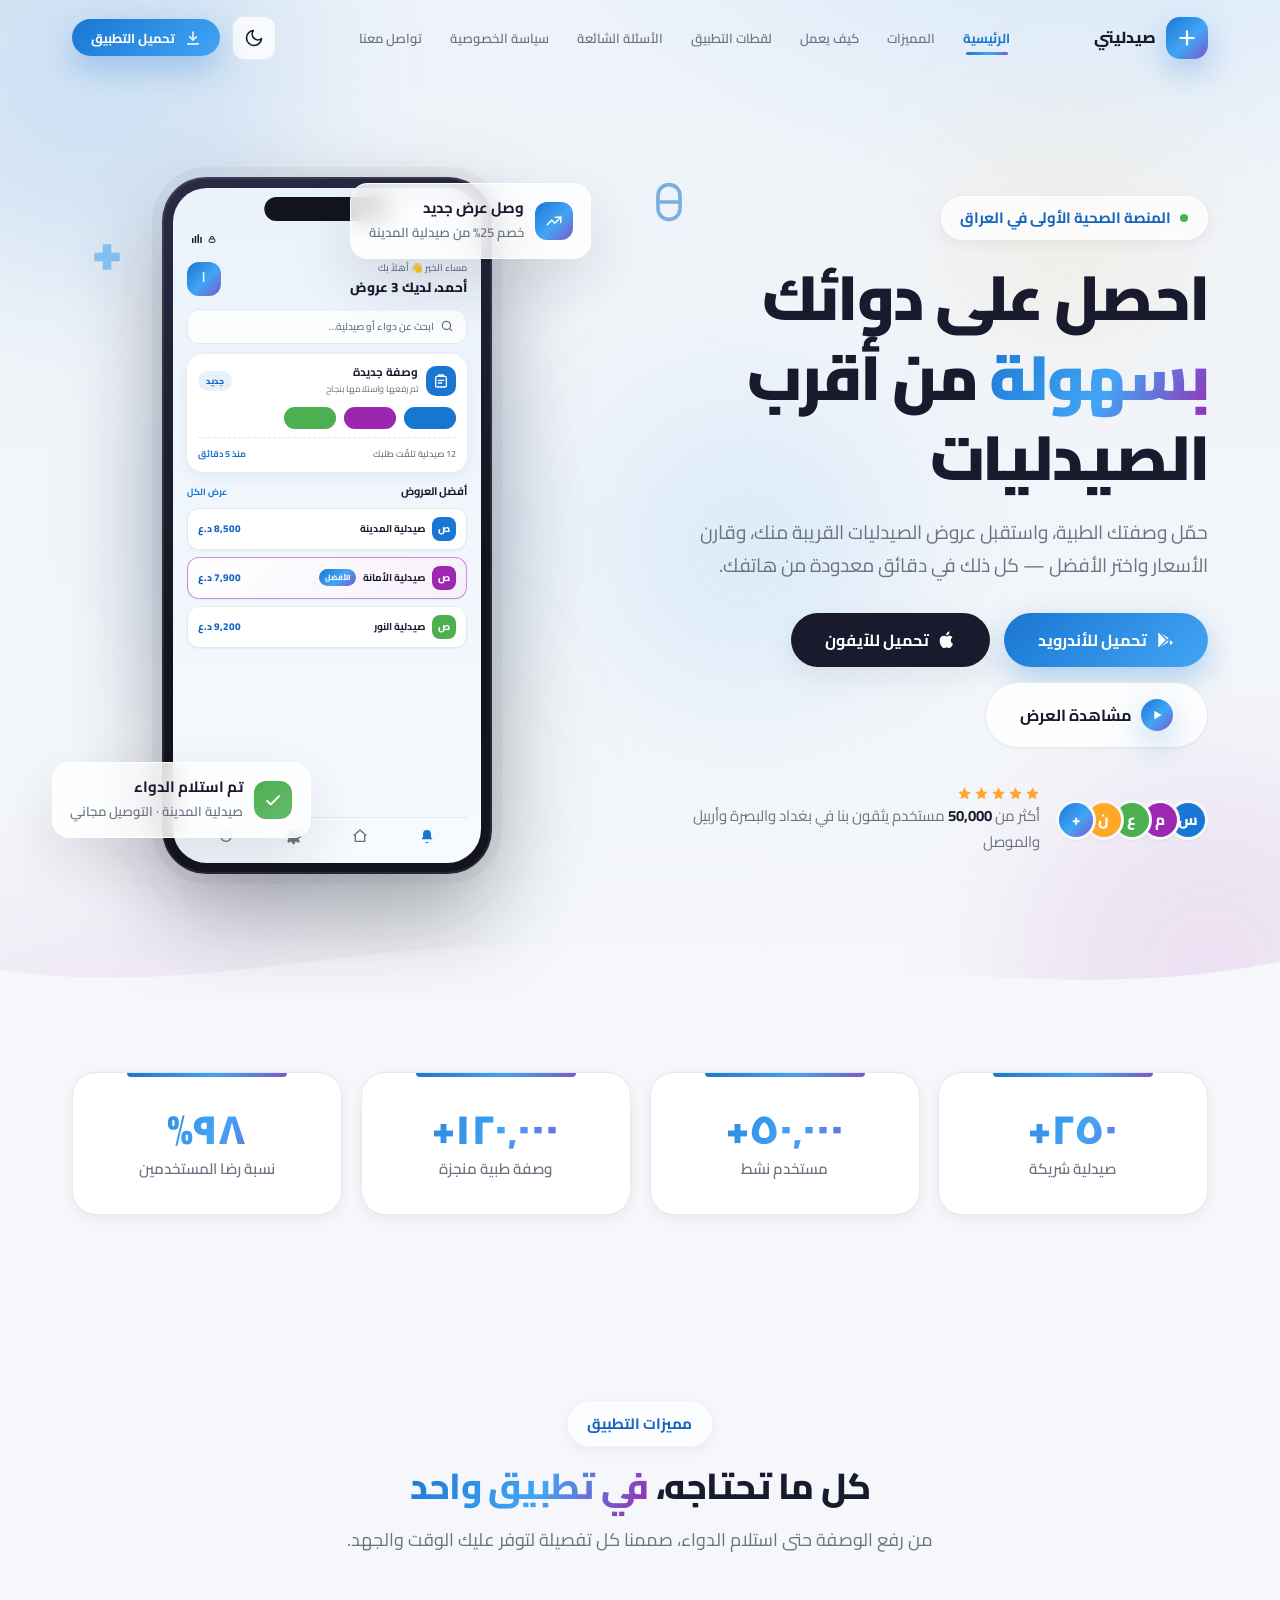
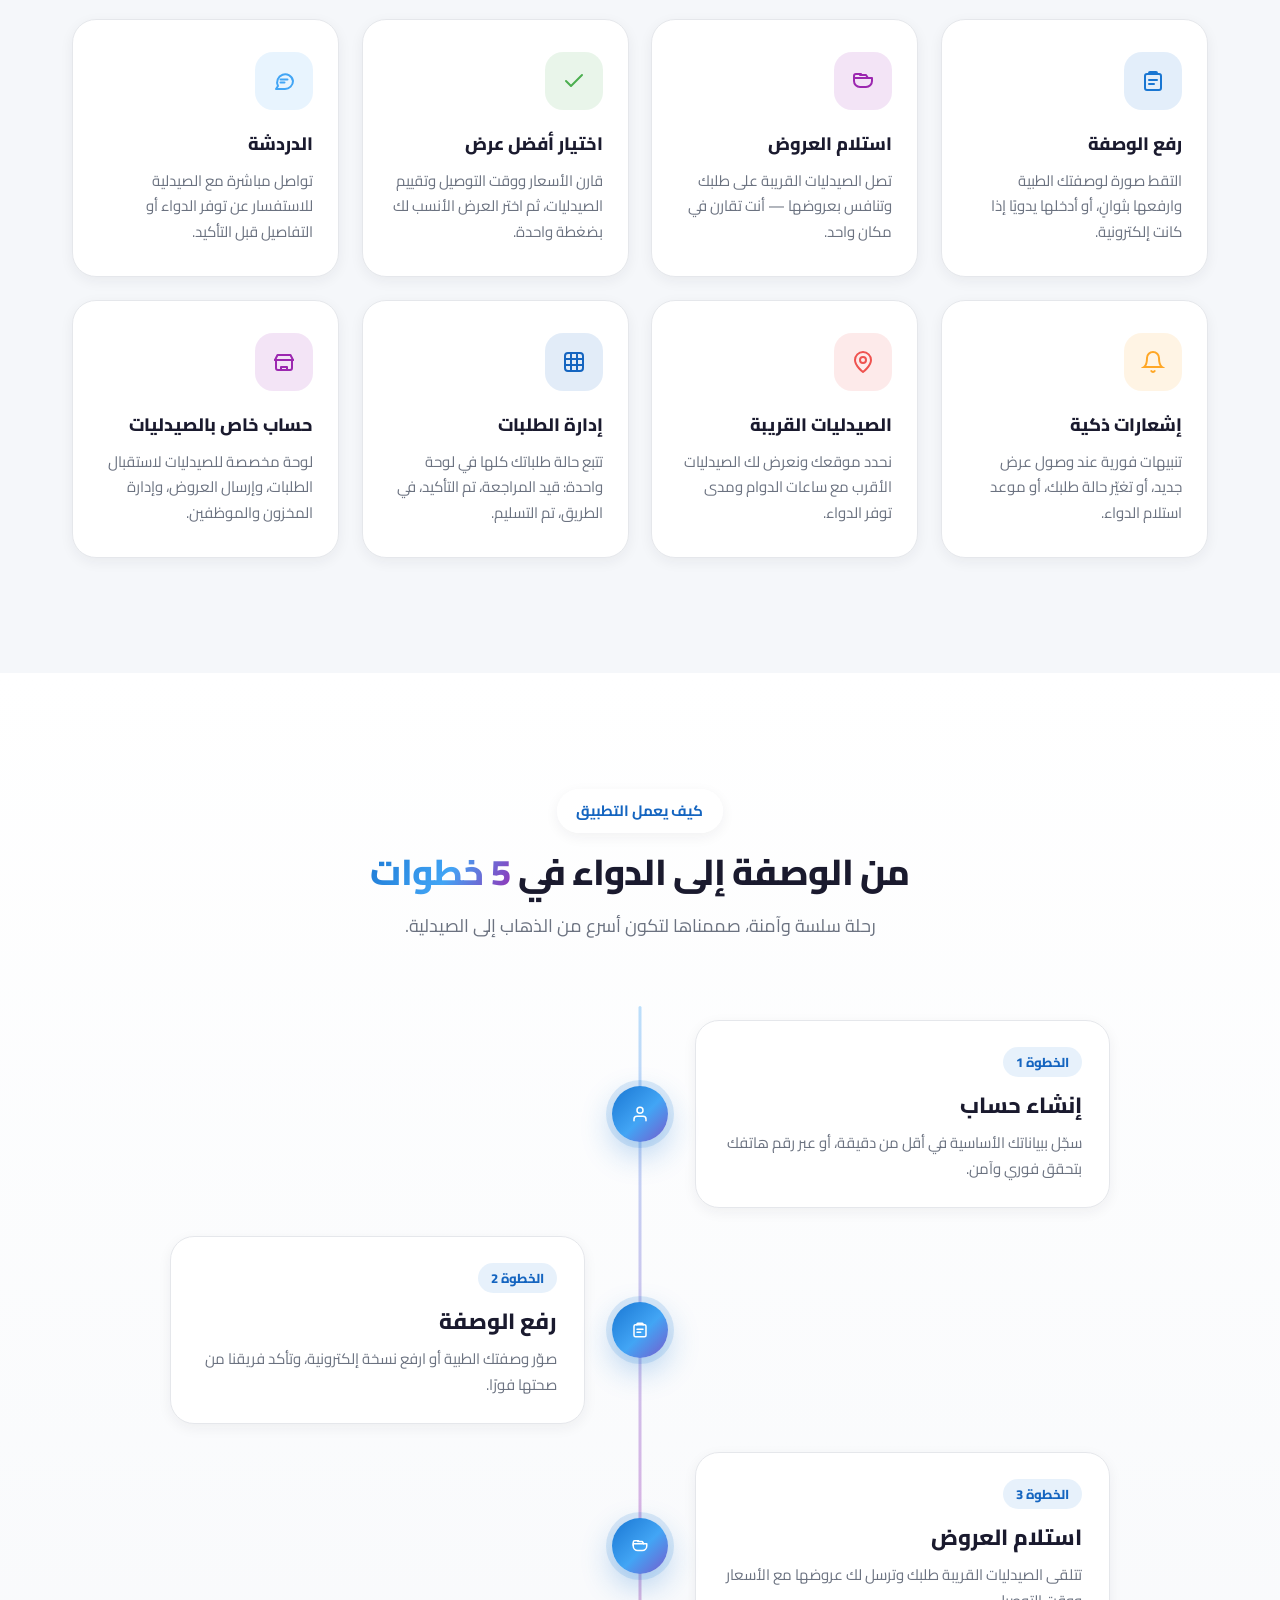
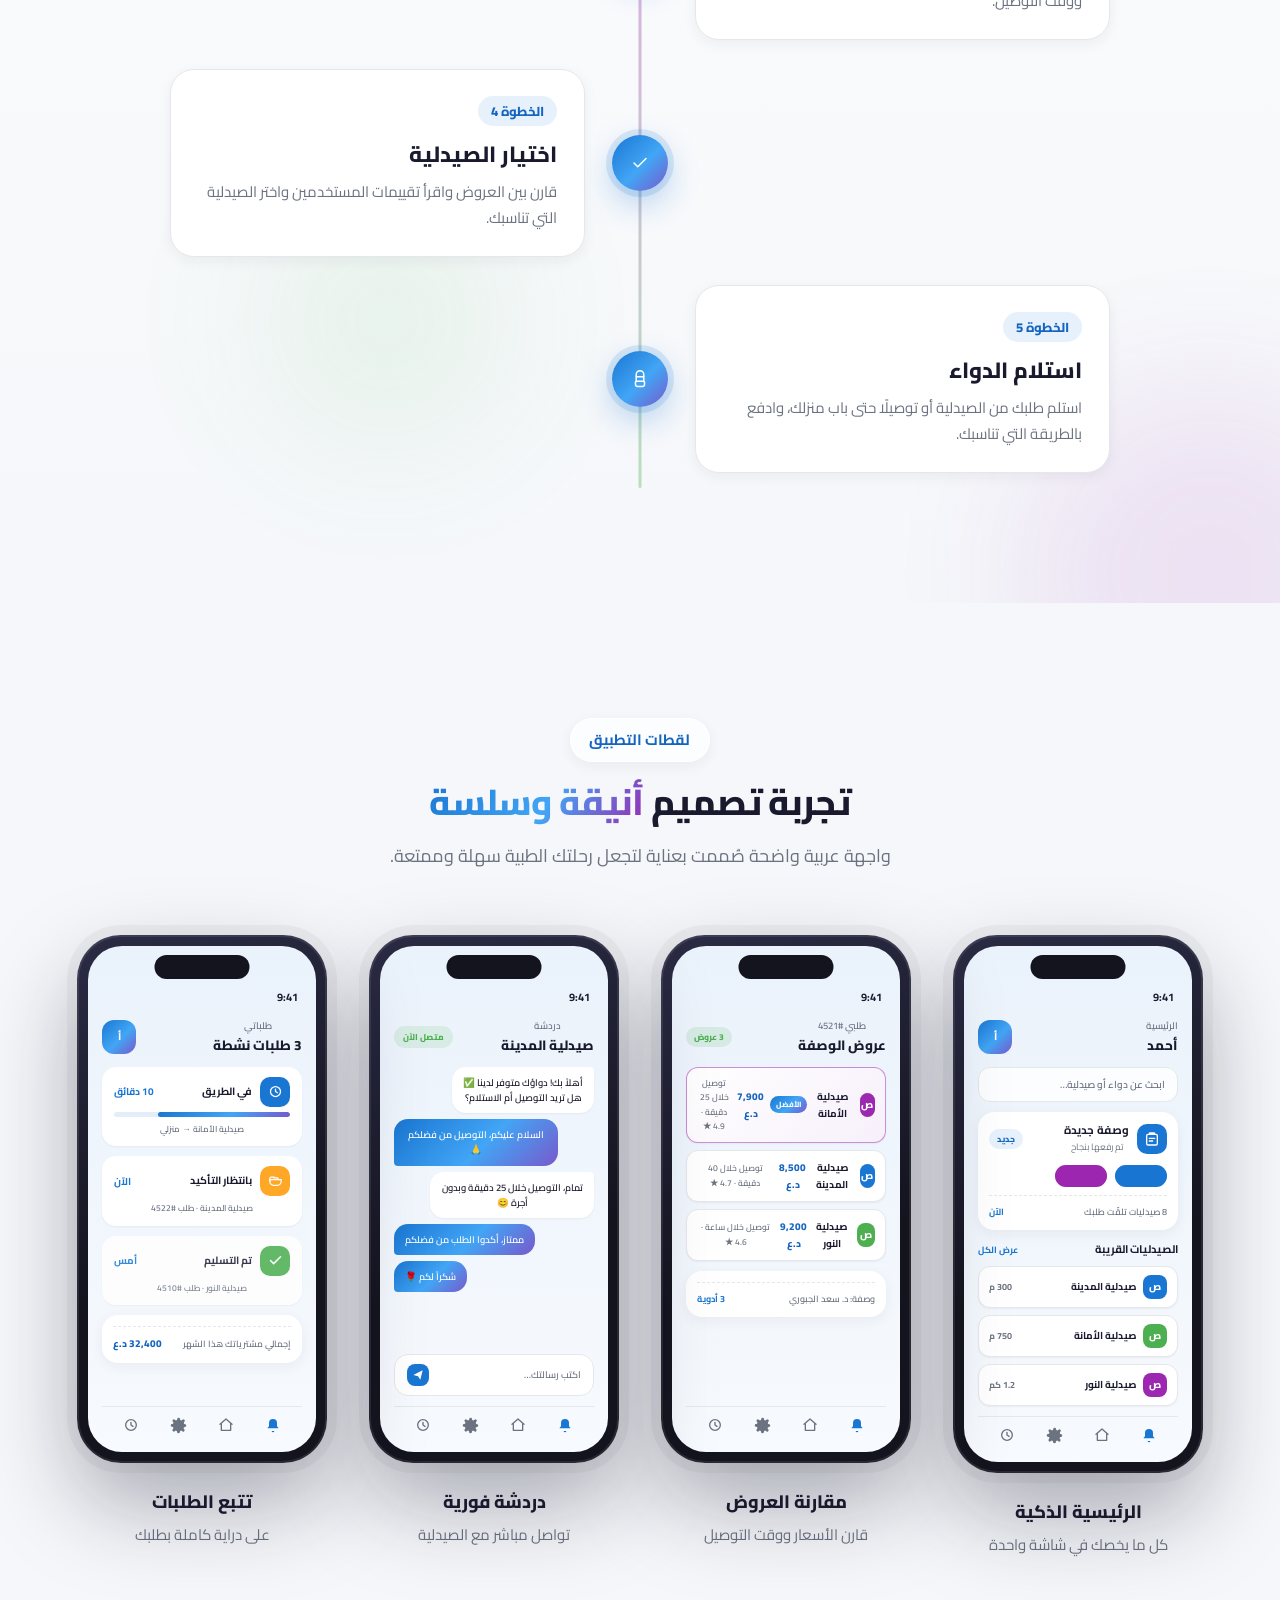
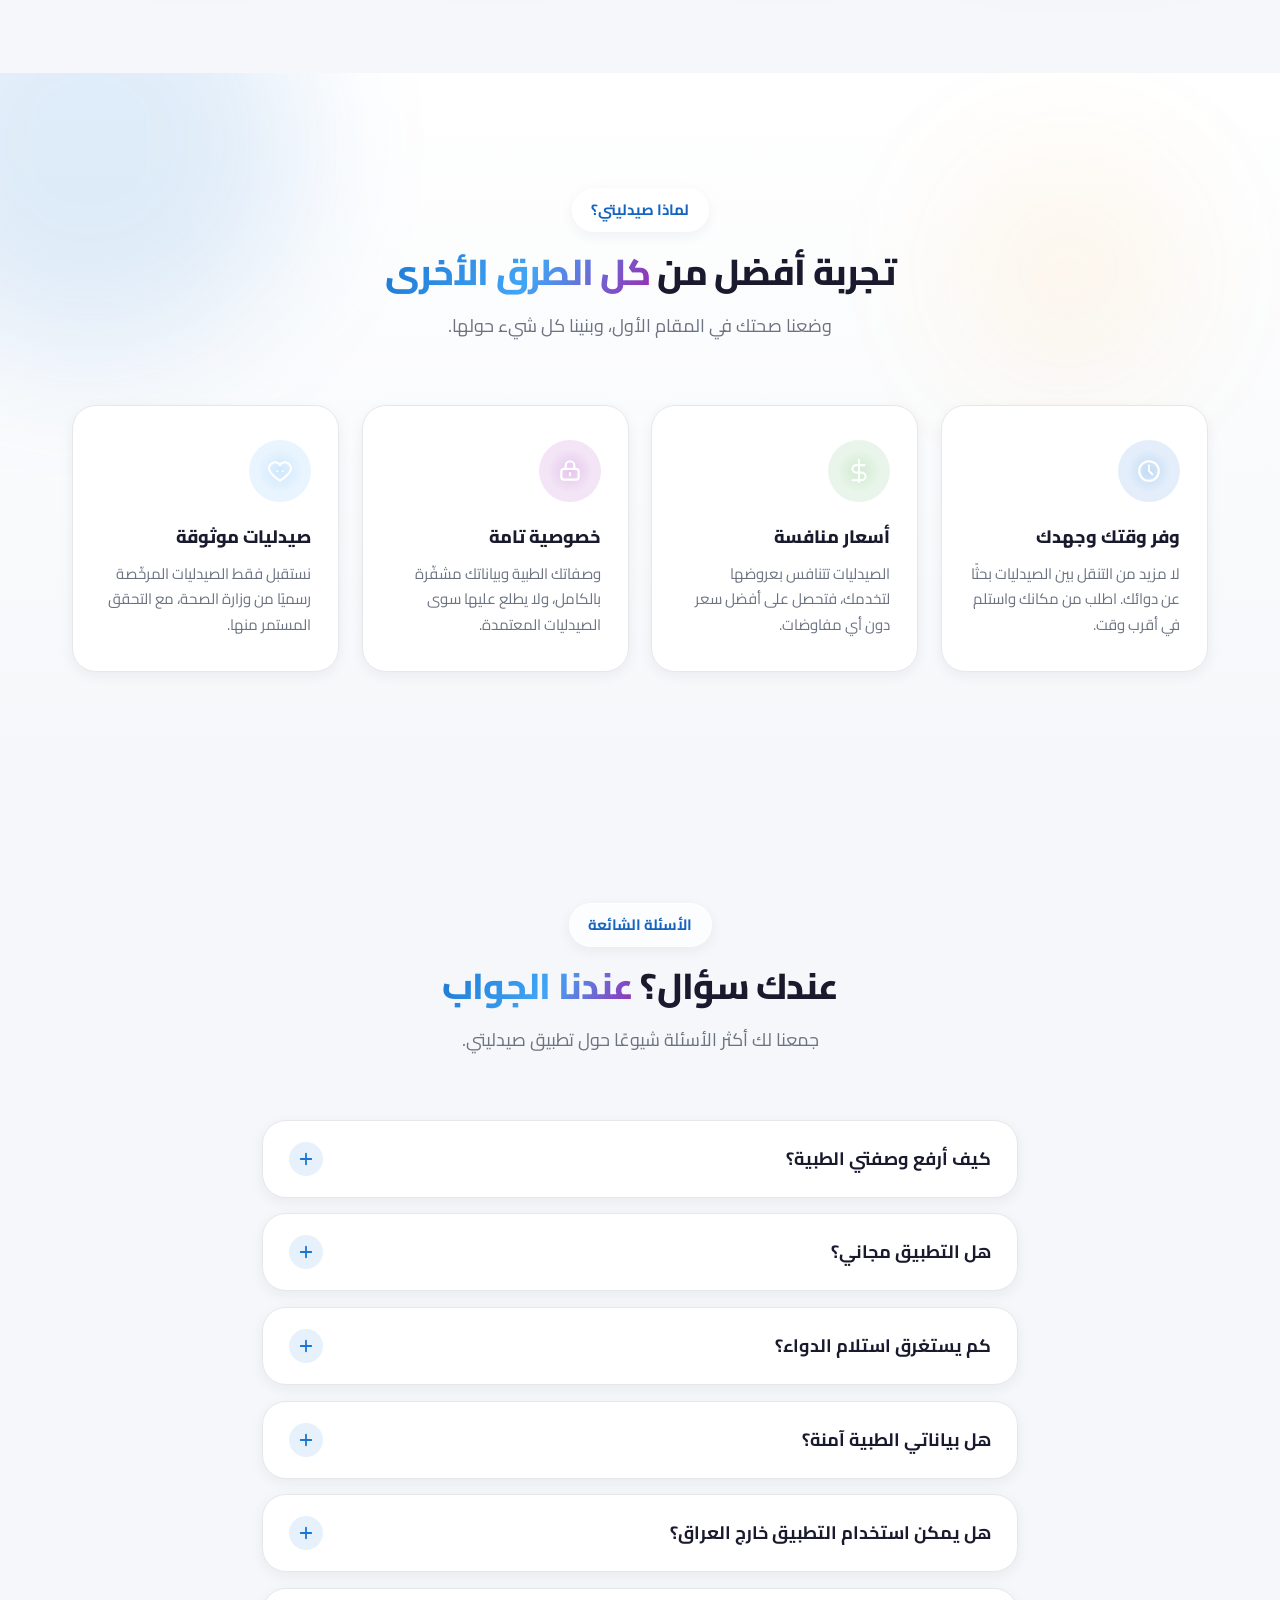
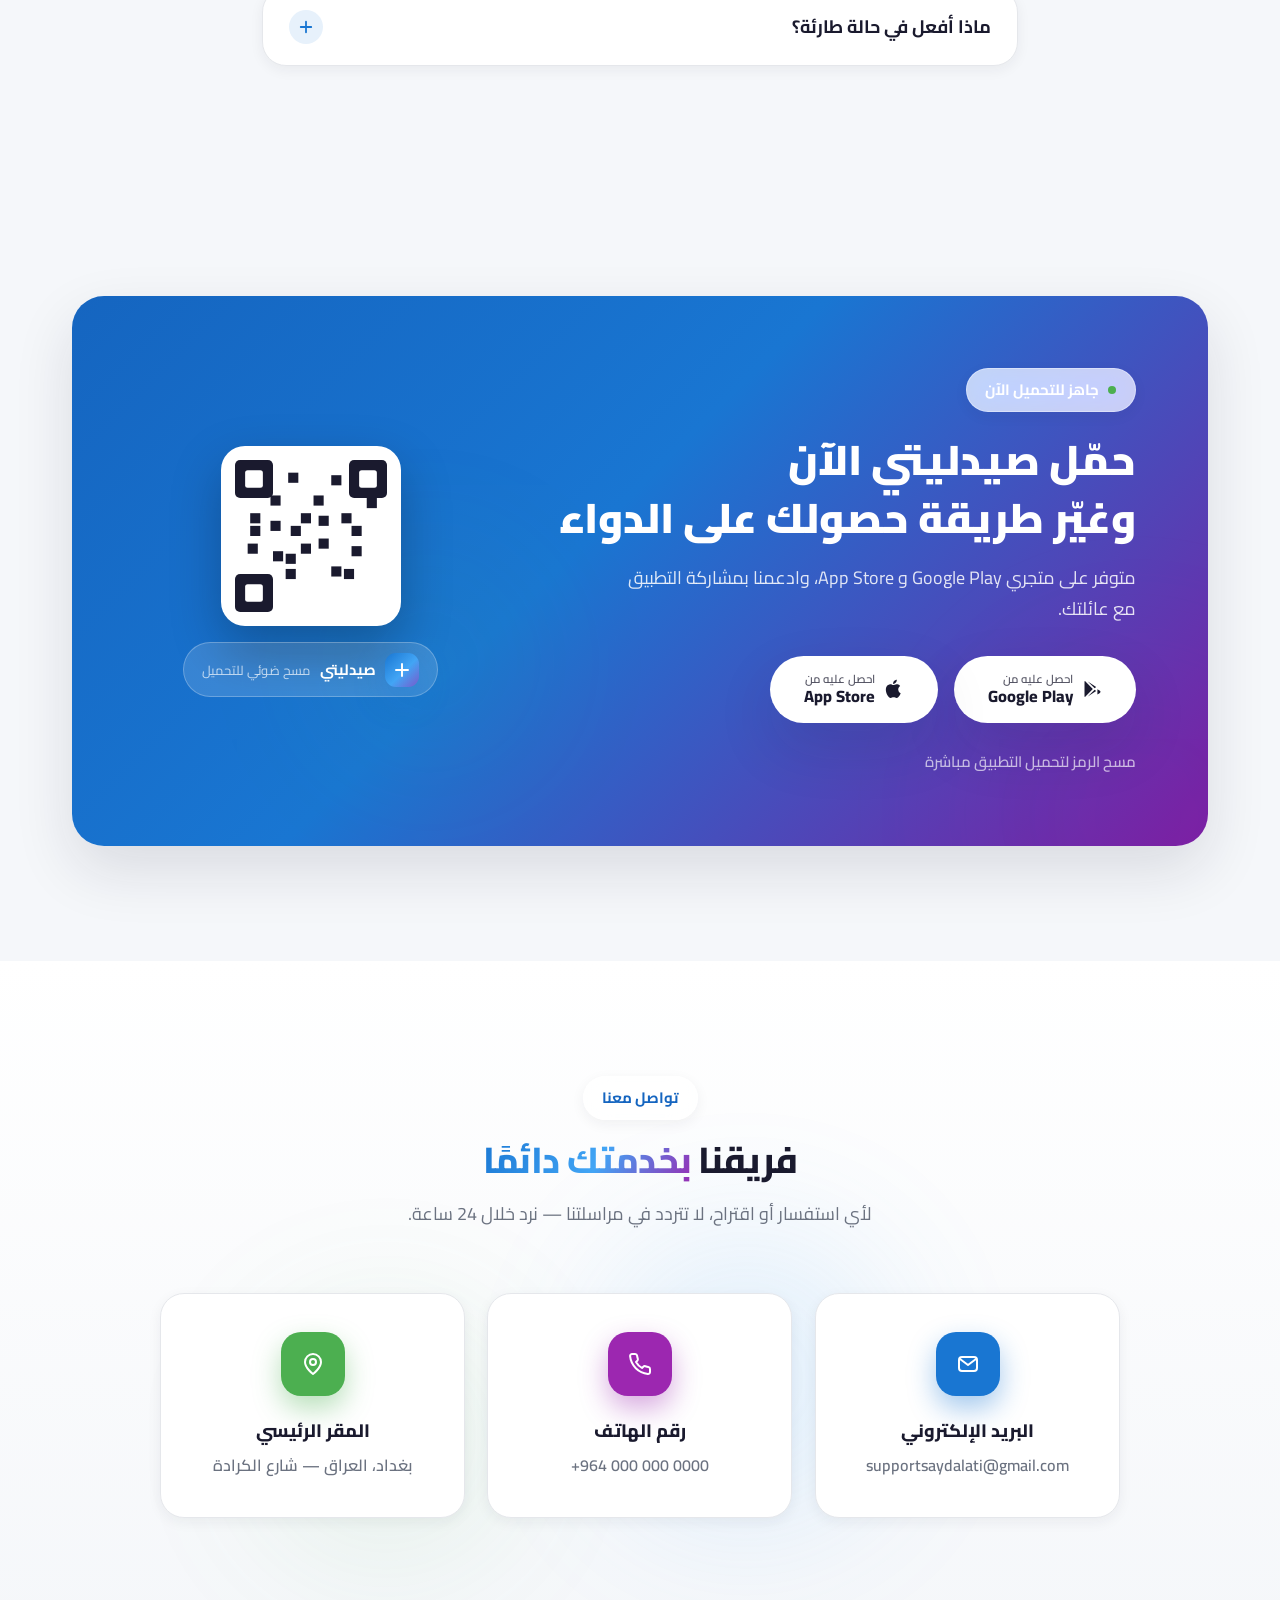
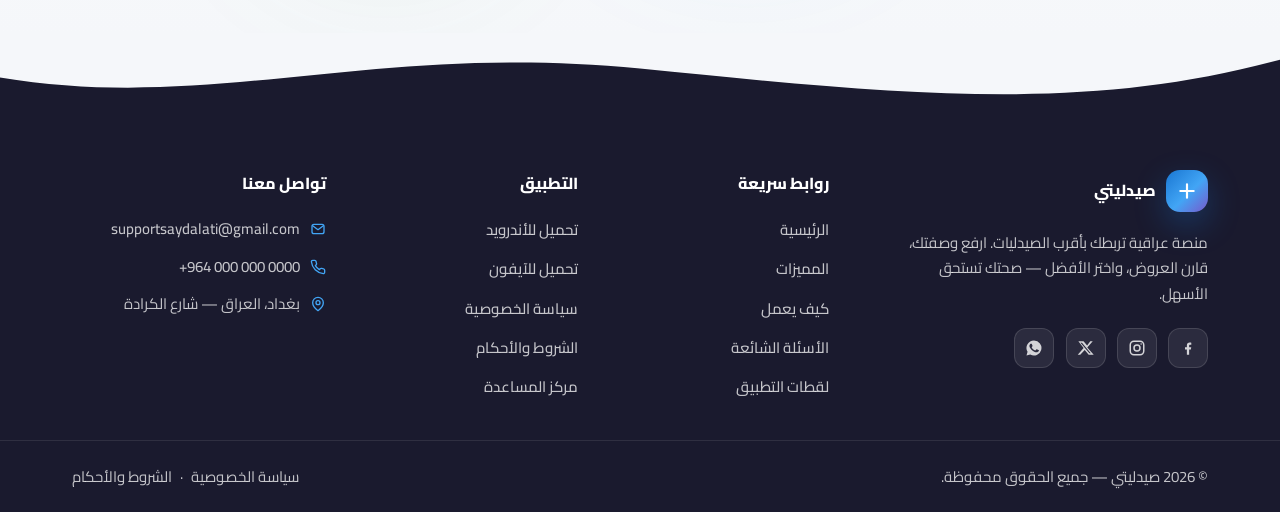
==== commit 3190d3e8: "تحديث بريد الدعم إلى supportsaydalati@gmail.com" ====
--- a/index.html
+++ b/index.html
@@ -841,12 +841,12 @@
         </div>
 
         <div class="contact-grid">
-          <a href="mailto:support@saydalati.iq" class="contact-card reveal" data-delay="0">
+          <a href="mailto:supportsaydalati@gmail.com" class="contact-card reveal" data-delay="0">
             <span class="contact-icon" style="--fc:#1976D2">
               <svg viewBox="0 0 24 24" width="24" height="24" fill="none" stroke="currentColor" stroke-width="2" stroke-linecap="round" stroke-linejoin="round" aria-hidden="true"><rect x="3" y="5" width="18" height="14" rx="3"/><path d="m4 7 8 6 8-6"/></svg>
             </span>
             <h3>البريد الإلكتروني</h3>
-            <p>support@saydalati.iq</p>
+            <p>supportsaydalati@gmail.com</p>
           </a>
           <a href="tel:+9640000000000" class="contact-card reveal" data-delay="100">
             <span class="contact-icon" style="--fc:#9C27B0">
@@ -926,7 +926,7 @@
         <ul class="footer-contact">
           <li>
             <svg viewBox="0 0 24 24" width="16" height="16" fill="none" stroke="currentColor" stroke-width="2" stroke-linecap="round" stroke-linejoin="round" aria-hidden="true"><rect x="3" y="5" width="18" height="14" rx="3"/><path d="m4 7 8 6 8-6"/></svg>
-            <a href="mailto:support@saydalati.iq" dir="ltr">support@saydalati.iq</a>
+            <a href="mailto:supportsaydalati@gmail.com" dir="ltr">supportsaydalati@gmail.com</a>
           </li>
           <li>
             <svg viewBox="0 0 24 24" width="16" height="16" fill="none" stroke="currentColor" stroke-width="2" stroke-linecap="round" stroke-linejoin="round" aria-hidden="true"><path d="M22 16.9v3a2 2 0 0 1-2.2 2A19.8 19.8 0 0 1 2.1 4.2 2 2 0 0 1 4.1 2h3a2 2 0 0 1 2 1.7c.1 1 .4 2 .7 2.9a2 2 0 0 1-.5 2.1L8 10a16 16 0 0 0 6 6l1.3-1.3a2 2 0 0 1 2.1-.5c.9.3 1.9.6 2.9.7a2 2 0 0 1 1.7 2Z"/></svg>
--- a/style.css
+++ b/style.css
@@ -448,7 +448,7 @@
   align-items: center;
   gap: .65rem;
   font-weight: 800;
-  font-size: 1.35rem;
+  font-size: var(--fs-base);
   color: var(--text-primary);
   z-index: 105;
 }
@@ -475,8 +475,8 @@
 .nav-link {
   position: relative;
   display: block;
-  padding: .55rem .85rem;
-  font-size: var(--fs-sm);
+  padding: .5rem .7rem;
+  font-size: var(--fs-xs);
   font-weight: 600;
   color: var(--text-secondary);
   border-radius: var(--radius-pill);
@@ -571,7 +571,7 @@
   width: 100%;
   text-align: center;
   padding: .95rem;
-  font-size: var(--fs-lg);
+  font-size: var(--fs-md);
   opacity: 0;
   transform: translateY(18px);
   transition: all var(--t-med) var(--ease-out);
@@ -2059,6 +2059,8 @@
   .download-card { grid-template-columns: 1fr; text-align: center; }
   .download-sub { margin-inline: auto; }
   .download-actions { justify-content: center; }
+  .nav-links, .nav-cta { display: none; }
+  .nav-toggle { display: grid; place-items: center; }
 }
 
 @media (max-width: 960px) {
@@ -2086,11 +2088,6 @@
   .timeline-item:nth-child(odd) .timeline-card { order: 2; }
 }
 
-@media (max-width: 820px) {
-  .nav-links, .nav-cta { display: none; }
-  .nav-toggle { display: grid; place-items: center; }
-}
-
 @media (max-width: 680px) {
   .features-grid { grid-template-columns: 1fr; }
   .benefits-grid { grid-template-columns: 1fr; }
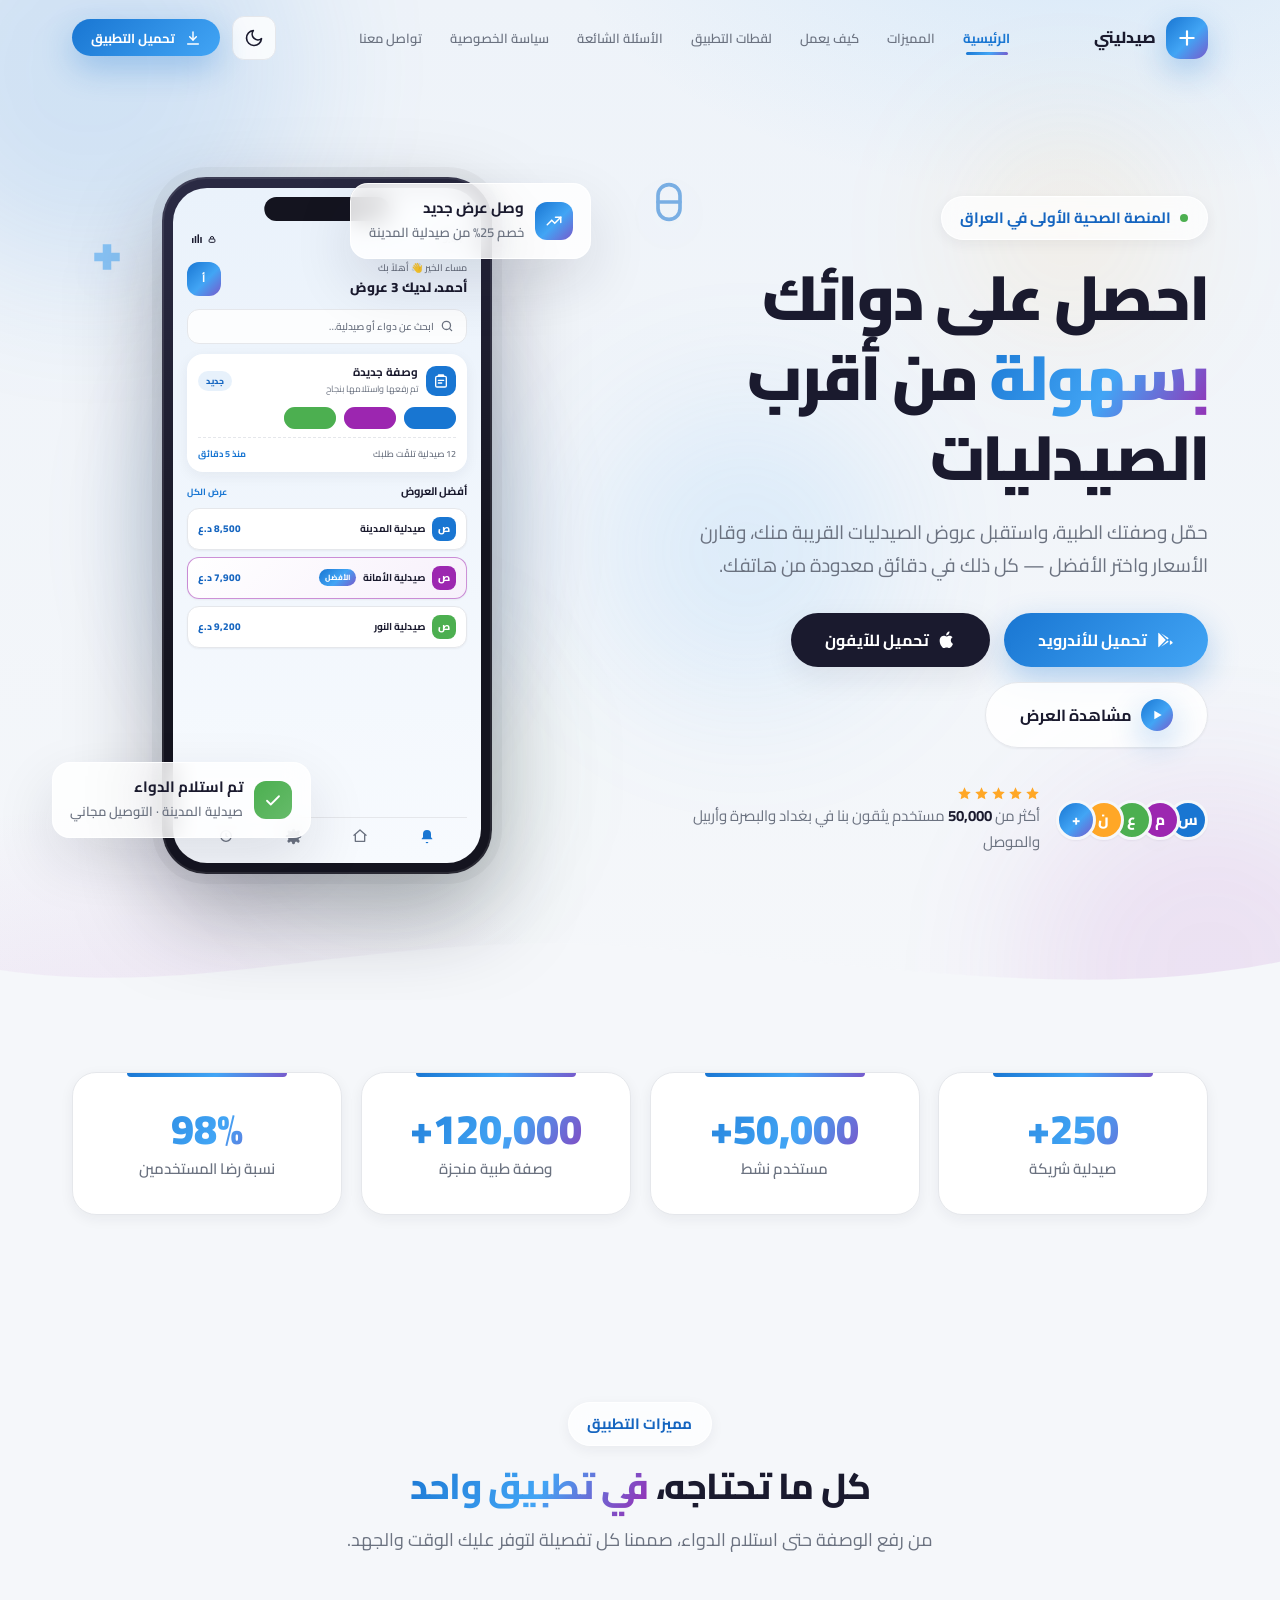
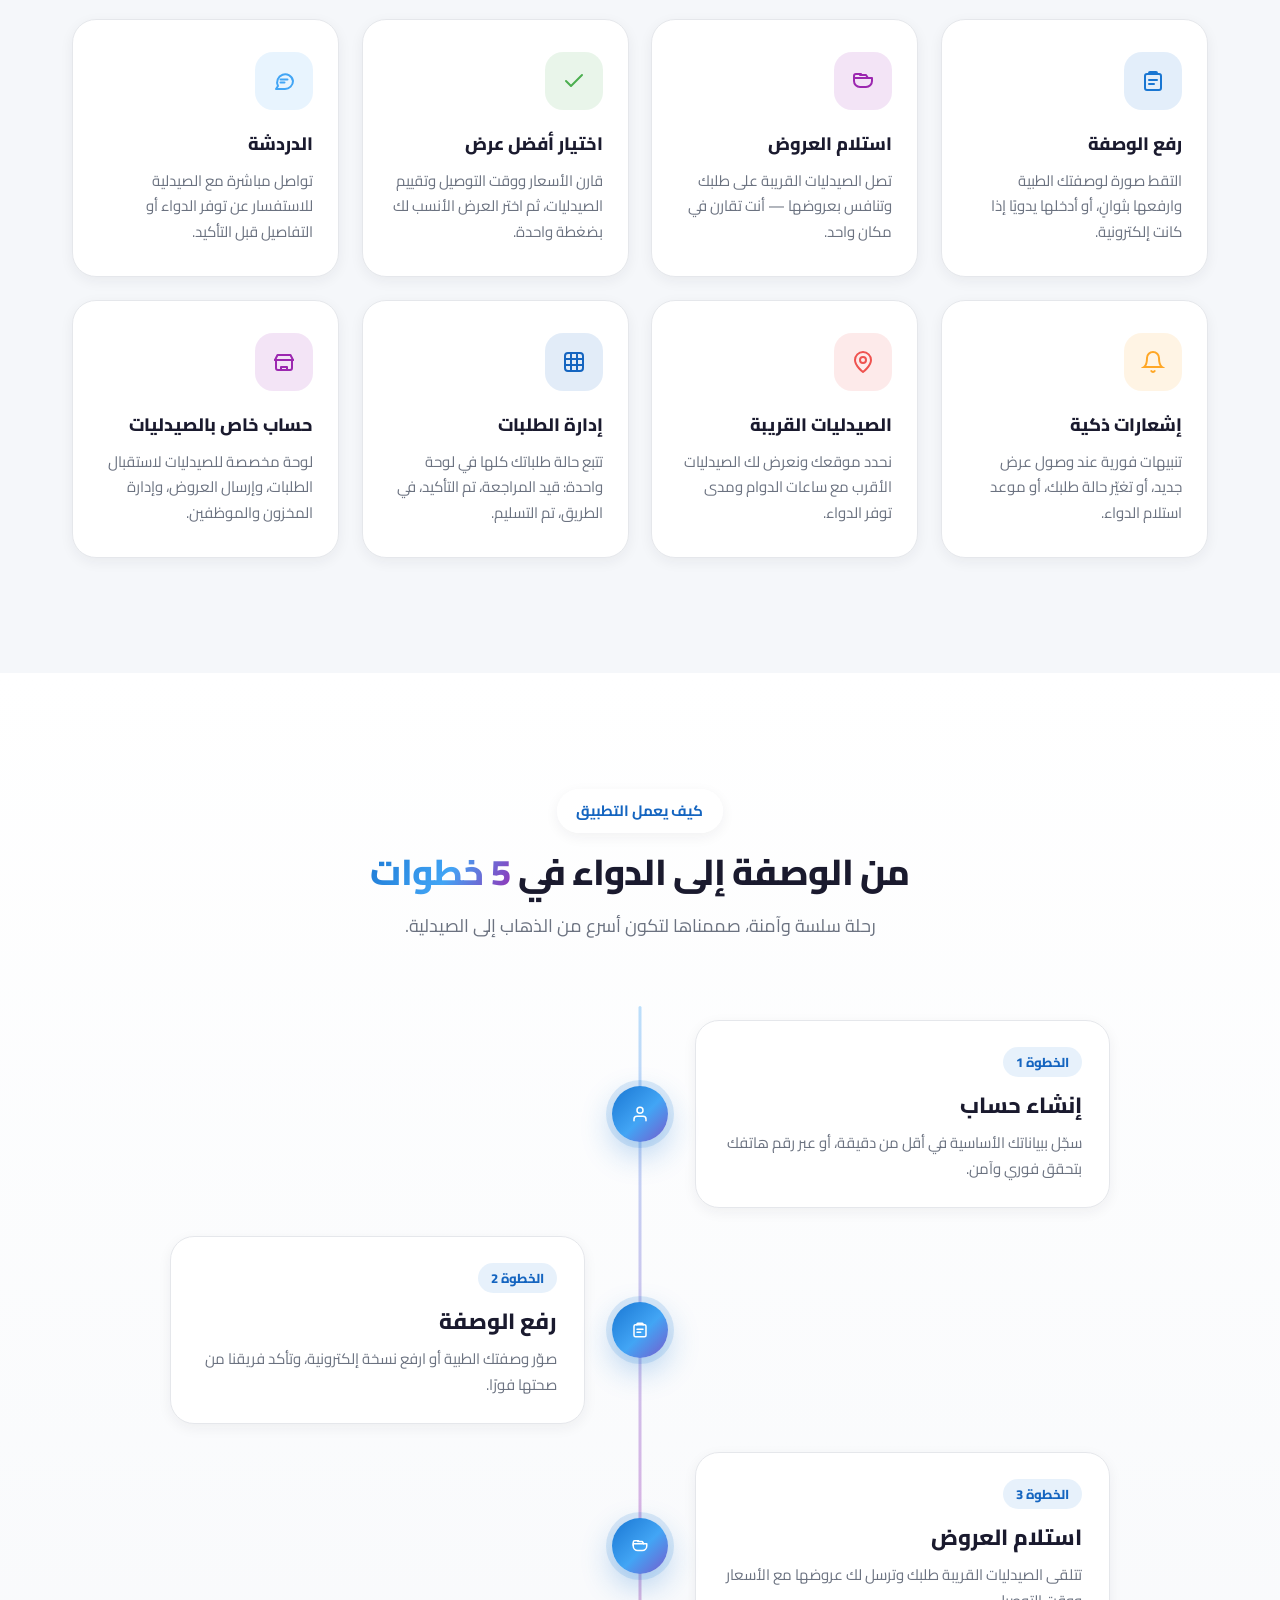
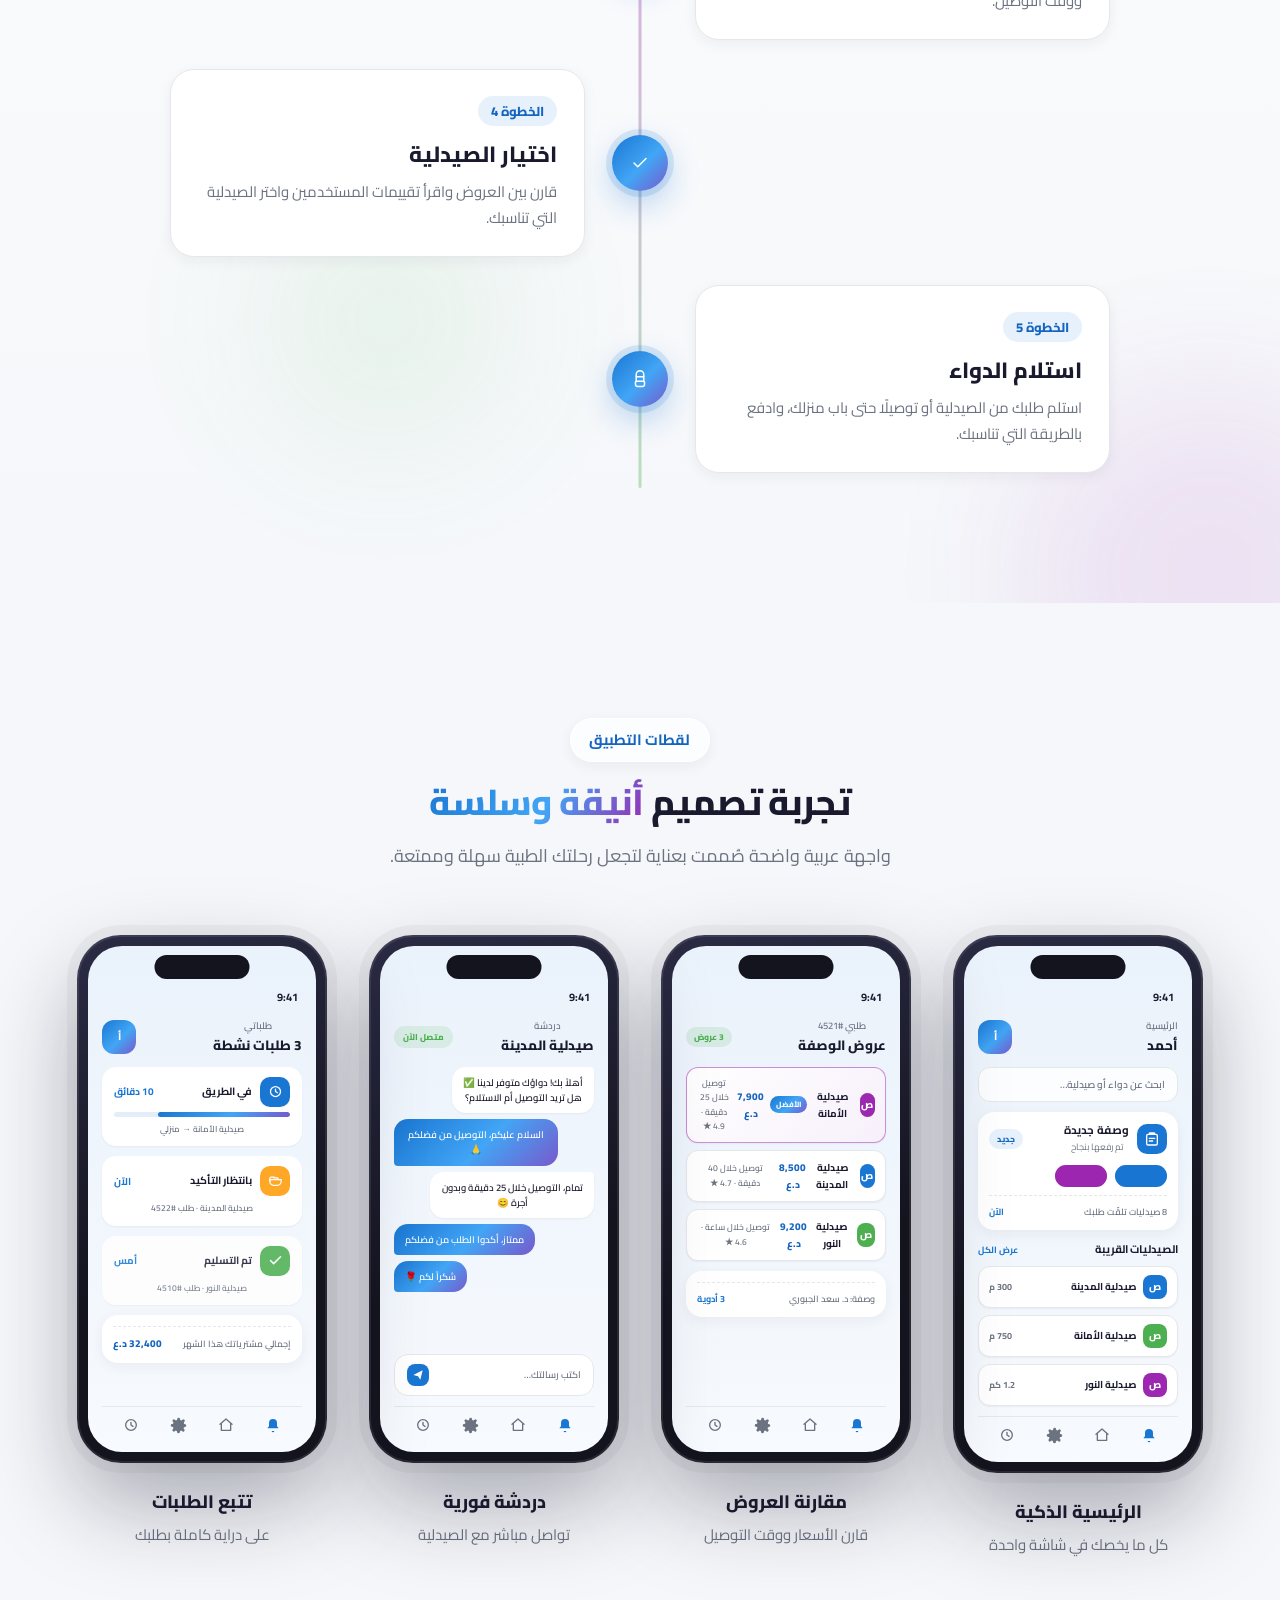
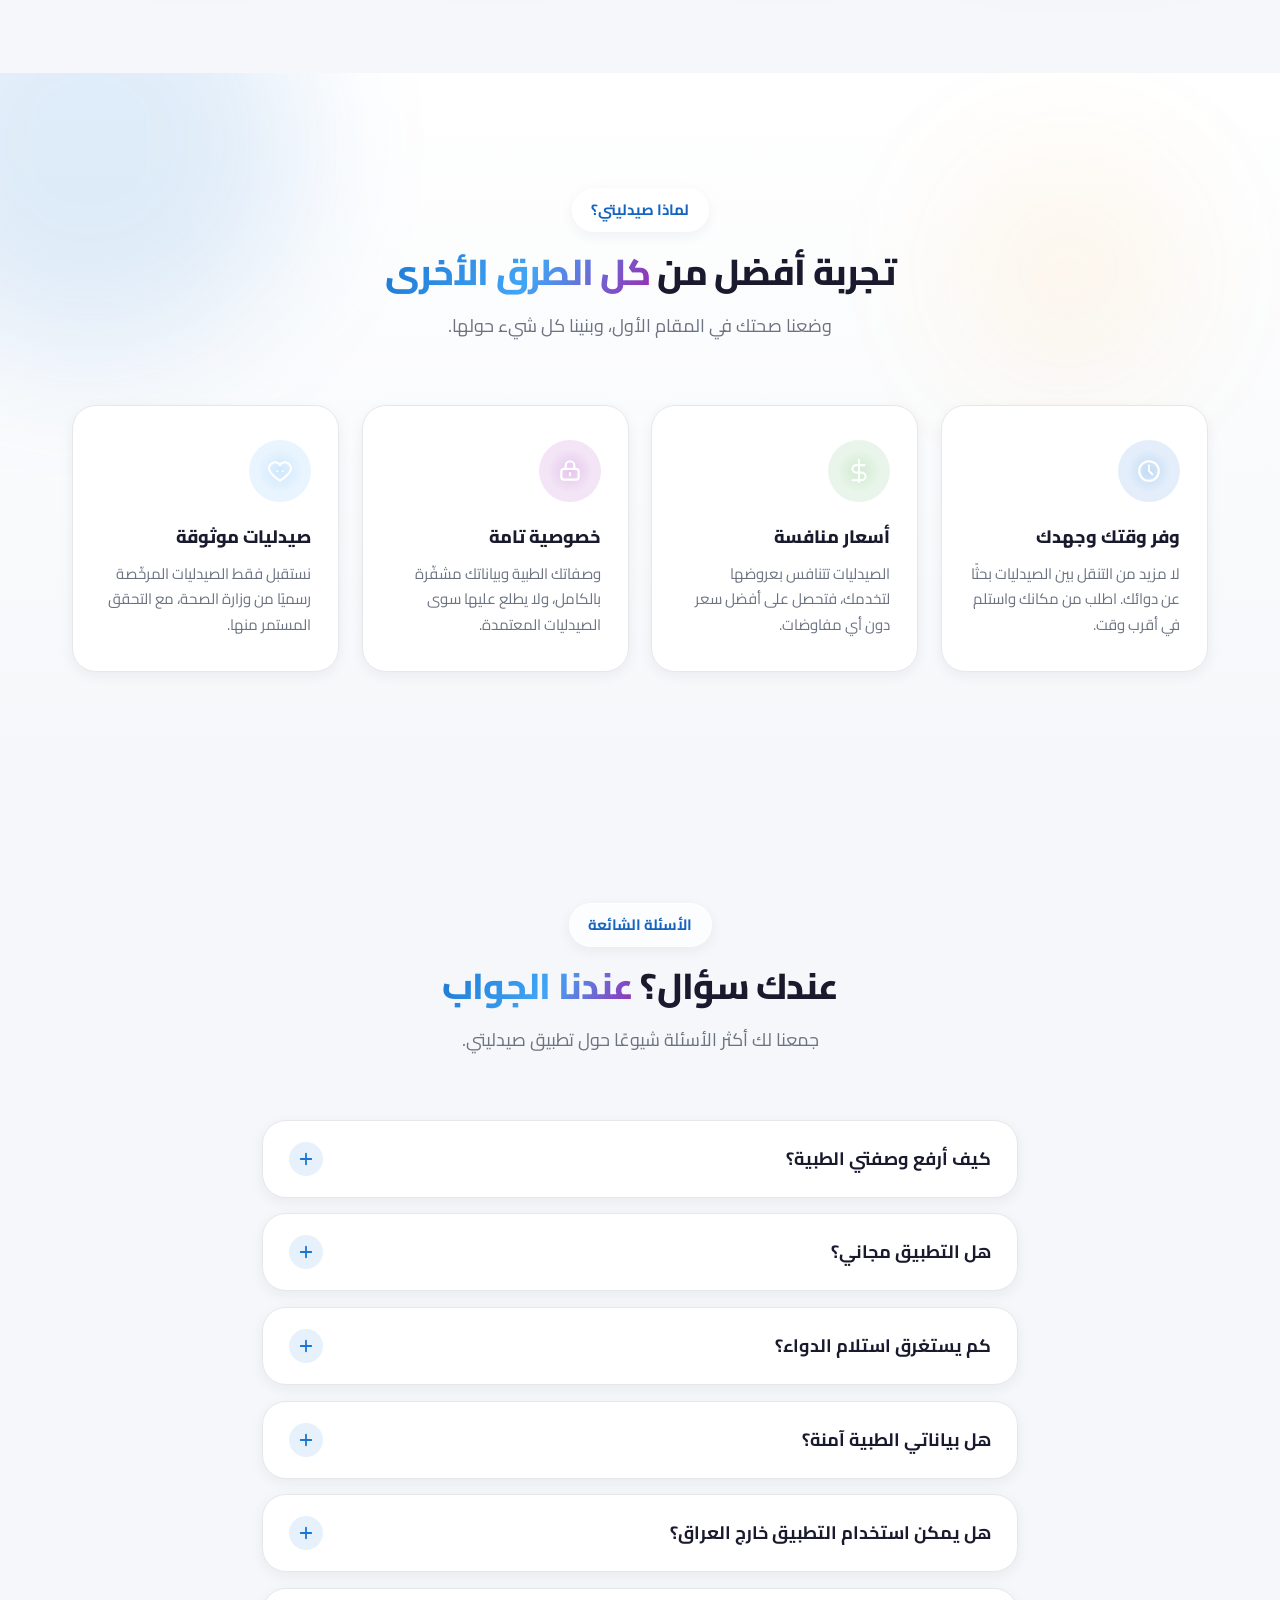
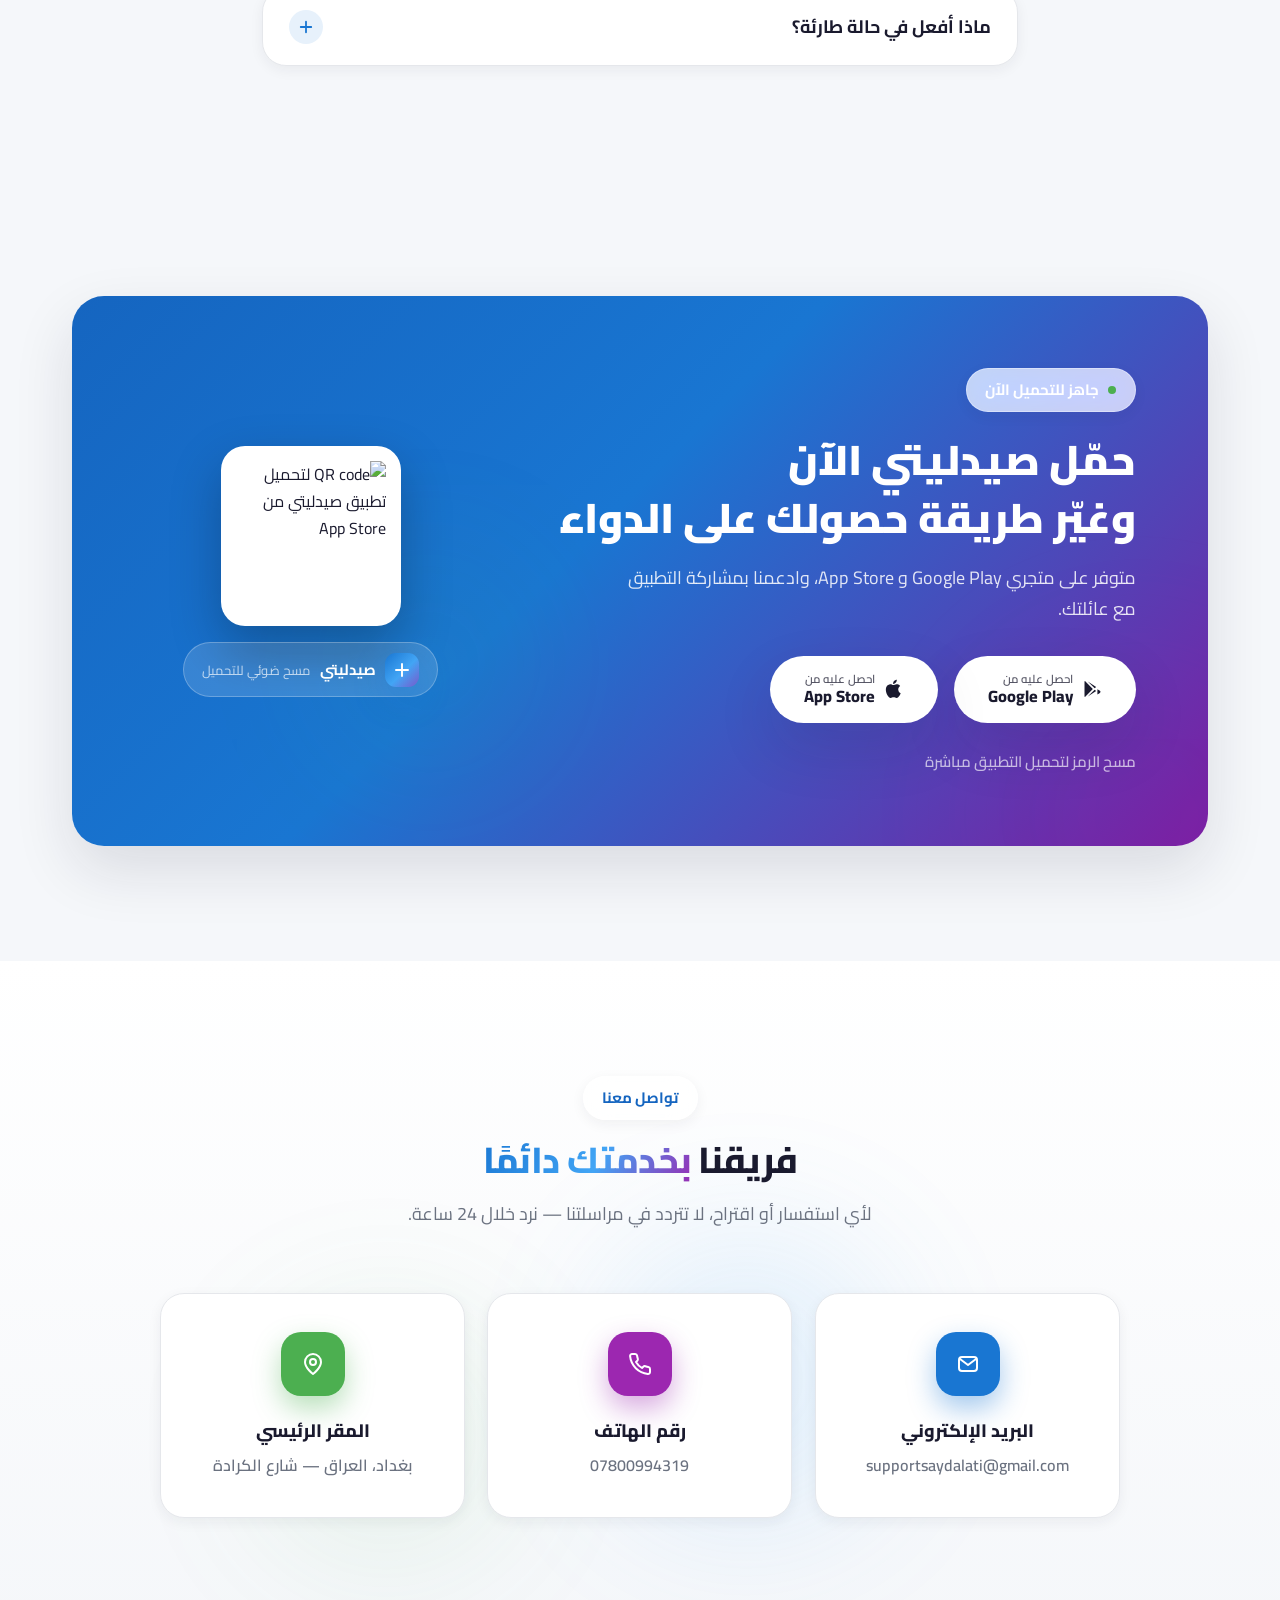
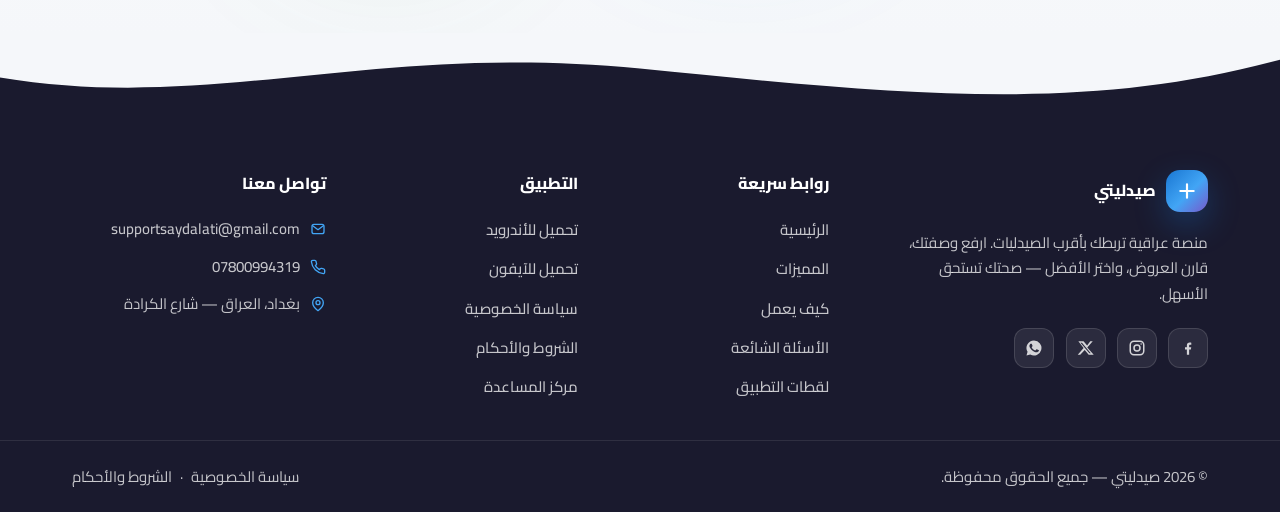
==== commit 57a563fe: "إضافة لوحة تحكم admin وإدارة المحتوى والرسائل + تحديث QR ورقم الهاتف" ====
--- a/index.html
+++ b/index.html
@@ -794,7 +794,7 @@
                 <svg viewBox="0 0 24 24" width="20" height="20" fill="currentColor" aria-hidden="true"><path d="M3.6 2.3 13 12 3.6 21.7c-.4-.2-.6-.6-.6-1.1V3.4c0-.5.2-.9.6-1.1Zm13.4 7.3L6.9 2.9l8.3 8.3 1.8-1.6Zm0 4.8-1.8-1.6-8.3 8.3 10.1-6.7Zm1.5-2.2 3 2c.9.6.9 1.9 0 2.5l-3 2v-6.5Z"/></svg>
                 <span class="store-text"><small>احصل عليه من</small><strong>Google Play</strong></span>
               </a>
-              <a href="#download" class="btn btn-white btn-lg" aria-label="تحميل من App Store">
+              <a href="https://apps.apple.com/us/app/%D8%B5%D9%8A%D8%AF%D9%84%D9%8A%D8%AA%D9%8A-saydalati/id6796813694?l=ar" target="_blank" rel="noopener" class="btn btn-white btn-lg" aria-label="تحميل من App Store">
                 <svg viewBox="0 0 24 24" width="20" height="20" fill="currentColor" aria-hidden="true"><path d="M17.05 12.54c-.03-2.75 2.25-4.07 2.35-4.14-1.28-1.87-3.27-2.13-3.98-2.16-1.69-.17-3.3 1-4.16 1-.86 0-2.19-.97-3.6-.94-1.85.03-3.56 1.08-4.51 2.74-1.93 3.34-.49 8.28 1.38 10.99.92 1.32 2.01 2.81 3.45 2.76 1.38-.06 1.9-.89 3.57-.89 1.67 0 2.14.89 3.6.86 1.49-.02 2.43-1.35 3.34-2.68 1.05-1.54 1.49-3.03 1.51-3.11-.03-.01-2.89-1.11-2.95-4.43ZM14.19 4.28c.76-.92 1.28-2.2 1.14-3.48-1.1.04-2.44.73-3.23 1.66-.71.82-1.33 2.14-1.16 3.4 1.23.1 2.49-.63 3.25-1.58Z"/></svg>
                 <span class="store-text"><small>احصل عليه من</small><strong>App Store</strong></span>
               </a>
@@ -803,17 +803,8 @@
           </div>
 
           <div class="download-qr reveal" data-delay="200">
-            <div class="qr-box" aria-hidden="true">
-              <svg viewBox="0 0 120 120" class="qr-code">
-                <rect x="0" y="0" width="30" height="30" fill="#1A1A2E" rx="4"/><rect x="8" y="8" width="14" height="14" fill="#fff" rx="2"/>
-                <rect x="90" y="0" width="30" height="30" fill="#1A1A2E" rx="4"/><rect x="98" y="8" width="14" height="14" fill="#fff" rx="2"/>
-                <rect x="0" y="90" width="30" height="30" fill="#1A1A2E" rx="4"/><rect x="8" y="98" width="14" height="14" fill="#fff" rx="2"/>
-                <rect x="12" y="42" width="8" height="8" fill="#1A1A2E"/><rect x="42" y="10" width="8" height="8" fill="#1A1A2E"/><rect x="10" y="66" width="8" height="8" fill="#1A1A2E"/>
-                <rect x="52" y="42" width="8" height="8" fill="#1A1A2E"/><rect x="76" y="12" width="8" height="8" fill="#1A1A2E"/><rect x="66" y="62" width="8" height="8" fill="#1A1A2E"/><rect x="40" y="74" width="8" height="8" fill="#1A1A2E"/>
-                <rect x="44" y="52" width="8" height="8" fill="#1A1A2E"/><rect x="84" y="42" width="8" height="8" fill="#1A1A2E"/><rect x="12" y="52" width="8" height="8" fill="#1A1A2E"/><rect x="76" y="84" width="8" height="8" fill="#1A1A2E"/><rect x="92" y="68" width="8" height="8" fill="#1A1A2E"/>
-                <rect x="62" y="28" width="8" height="8" fill="#1A1A2E"/><rect x="28" y="28" width="8" height="8" fill="#1A1A2E"/><rect x="92" y="52" width="8" height="8" fill="#1A1A2E"/><rect x="52" y="66" width="8" height="8" fill="#1A1A2E"/><rect x="28" y="48" width="8" height="8" fill="#1A1A2E"/>
-                <rect x="66" y="44" width="8" height="8" fill="#1A1A2E"/><rect x="40" y="86" width="8" height="8" fill="#1A1A2E"/><rect x="86" y="86" width="8" height="8" fill="#1A1A2E"/><rect x="30" y="72" width="8" height="8" fill="#1A1A2E"/><rect x="104" y="30" width="8" height="8" fill="#1A1A2E"/>
-              </svg>
+            <div class="qr-box">
+              <div id="qrCode" class="qr-code" role="img" aria-label="QR code لتحميل تطبيق صيدليتي من App Store"></div>
             </div>
             <div class="qr-mock" aria-hidden="true">
               <span class="brand-logo">
@@ -848,12 +839,12 @@
             <h3>البريد الإلكتروني</h3>
             <p>supportsaydalati@gmail.com</p>
           </a>
-          <a href="tel:+9640000000000" class="contact-card reveal" data-delay="100">
+          <a href="tel:+9647800994319" class="contact-card reveal" data-delay="100">
             <span class="contact-icon" style="--fc:#9C27B0">
               <svg viewBox="0 0 24 24" width="24" height="24" fill="none" stroke="currentColor" stroke-width="2" stroke-linecap="round" stroke-linejoin="round" aria-hidden="true"><path d="M22 16.9v3a2 2 0 0 1-2.2 2A19.8 19.8 0 0 1 2.1 4.2 2 2 0 0 1 4.1 2h3a2 2 0 0 1 2 1.7c.1 1 .4 2 .7 2.9a2 2 0 0 1-.5 2.1L8 10a16 16 0 0 0 6 6l1.3-1.3a2 2 0 0 1 2.1-.5c.9.3 1.9.6 2.9.7a2 2 0 0 1 1.7 2Z"/></svg>
             </span>
             <h3>رقم الهاتف</h3>
-            <p dir="ltr">+964 000 000 0000</p>
+            <p dir="ltr">07800994319</p>
           </a>
           <a href="https://maps.google.com" target="_blank" rel="noopener" class="contact-card reveal" data-delay="200">
             <span class="contact-icon" style="--fc:#4CAF50">
@@ -914,7 +905,7 @@
         <h4>التطبيق</h4>
         <ul>
           <li><a href="#download">تحميل للأندرويد</a></li>
-          <li><a href="#download">تحميل للآيفون</a></li>
+          <li><a href="https://apps.apple.com/us/app/%D8%B5%D9%8A%D8%AF%D9%84%D9%8A%D8%AA%D9%8A-saydalati/id6796813694?l=ar" target="_blank" rel="noopener">تحميل للآيفون</a></li>
           <li><a href="privacy-policy.html">سياسة الخصوصية</a></li>
           <li><a href="terms.html">الشروط والأحكام</a></li>
           <li><a href="404.html">مركز المساعدة</a></li>
@@ -930,7 +921,7 @@
           </li>
           <li>
             <svg viewBox="0 0 24 24" width="16" height="16" fill="none" stroke="currentColor" stroke-width="2" stroke-linecap="round" stroke-linejoin="round" aria-hidden="true"><path d="M22 16.9v3a2 2 0 0 1-2.2 2A19.8 19.8 0 0 1 2.1 4.2 2 2 0 0 1 4.1 2h3a2 2 0 0 1 2 1.7c.1 1 .4 2 .7 2.9a2 2 0 0 1-.5 2.1L8 10a16 16 0 0 0 6 6l1.3-1.3a2 2 0 0 1 2.1-.5c.9.3 1.9.6 2.9.7a2 2 0 0 1 1.7 2Z"/></svg>
-            <a href="tel:+9640000000000" dir="ltr">+964 000 000 0000</a>
+            <a href="tel:+9647800994319" dir="ltr">07800994319</a>
           </li>
           <li>
             <svg viewBox="0 0 24 24" width="16" height="16" fill="none" stroke="currentColor" stroke-width="2" stroke-linecap="round" stroke-linejoin="round" aria-hidden="true"><path d="M20 10c0 6-8 12-8 12S4 16 4 10a8 8 0 1 1 16 0Z"/><circle cx="12" cy="10" r="3"/></svg>
@@ -977,6 +968,8 @@
     </div>
   </div>
 
+  <script src="https://cdnjs.cloudflare.com/ajax/libs/qrcodejs/1.0.0/qrcode.min.js"></script>
+  <script src="content-schema.js" defer></script>
   <script src="script.js" defer></script>
 </body>
 </html>
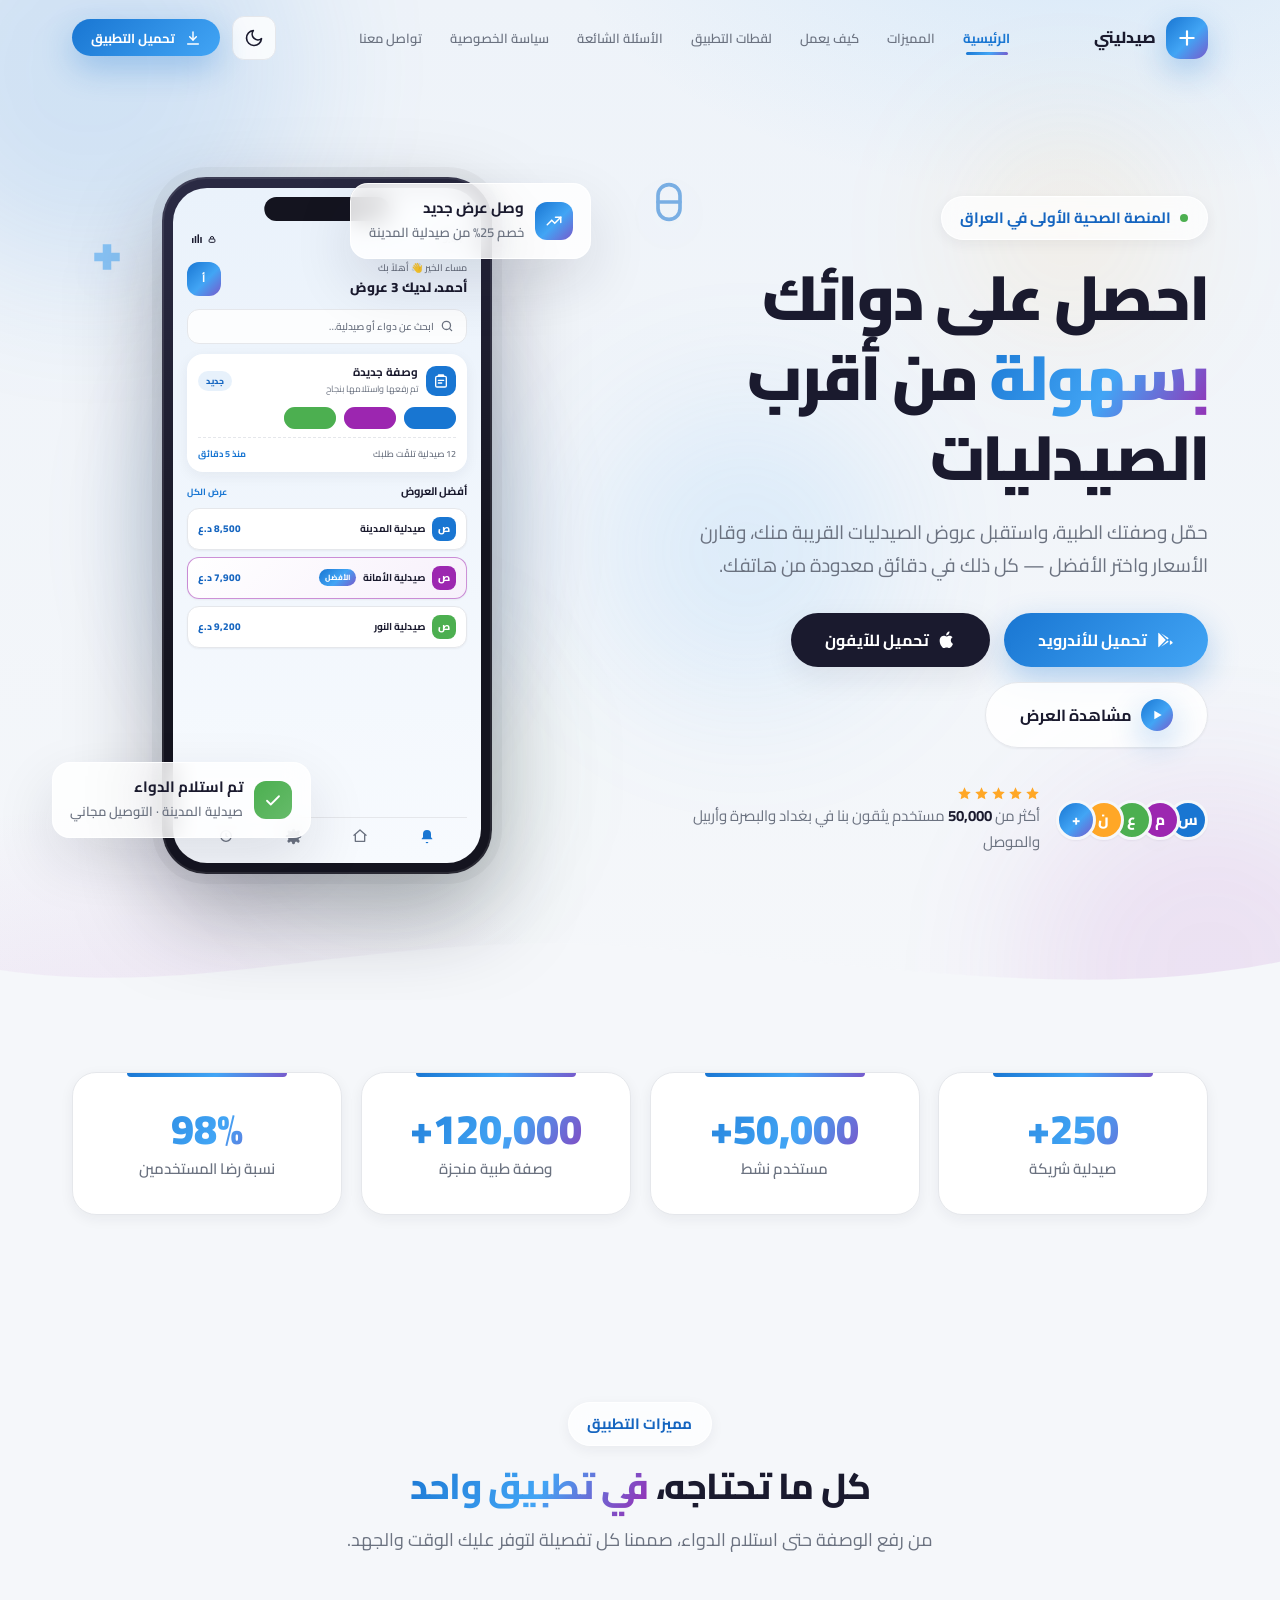
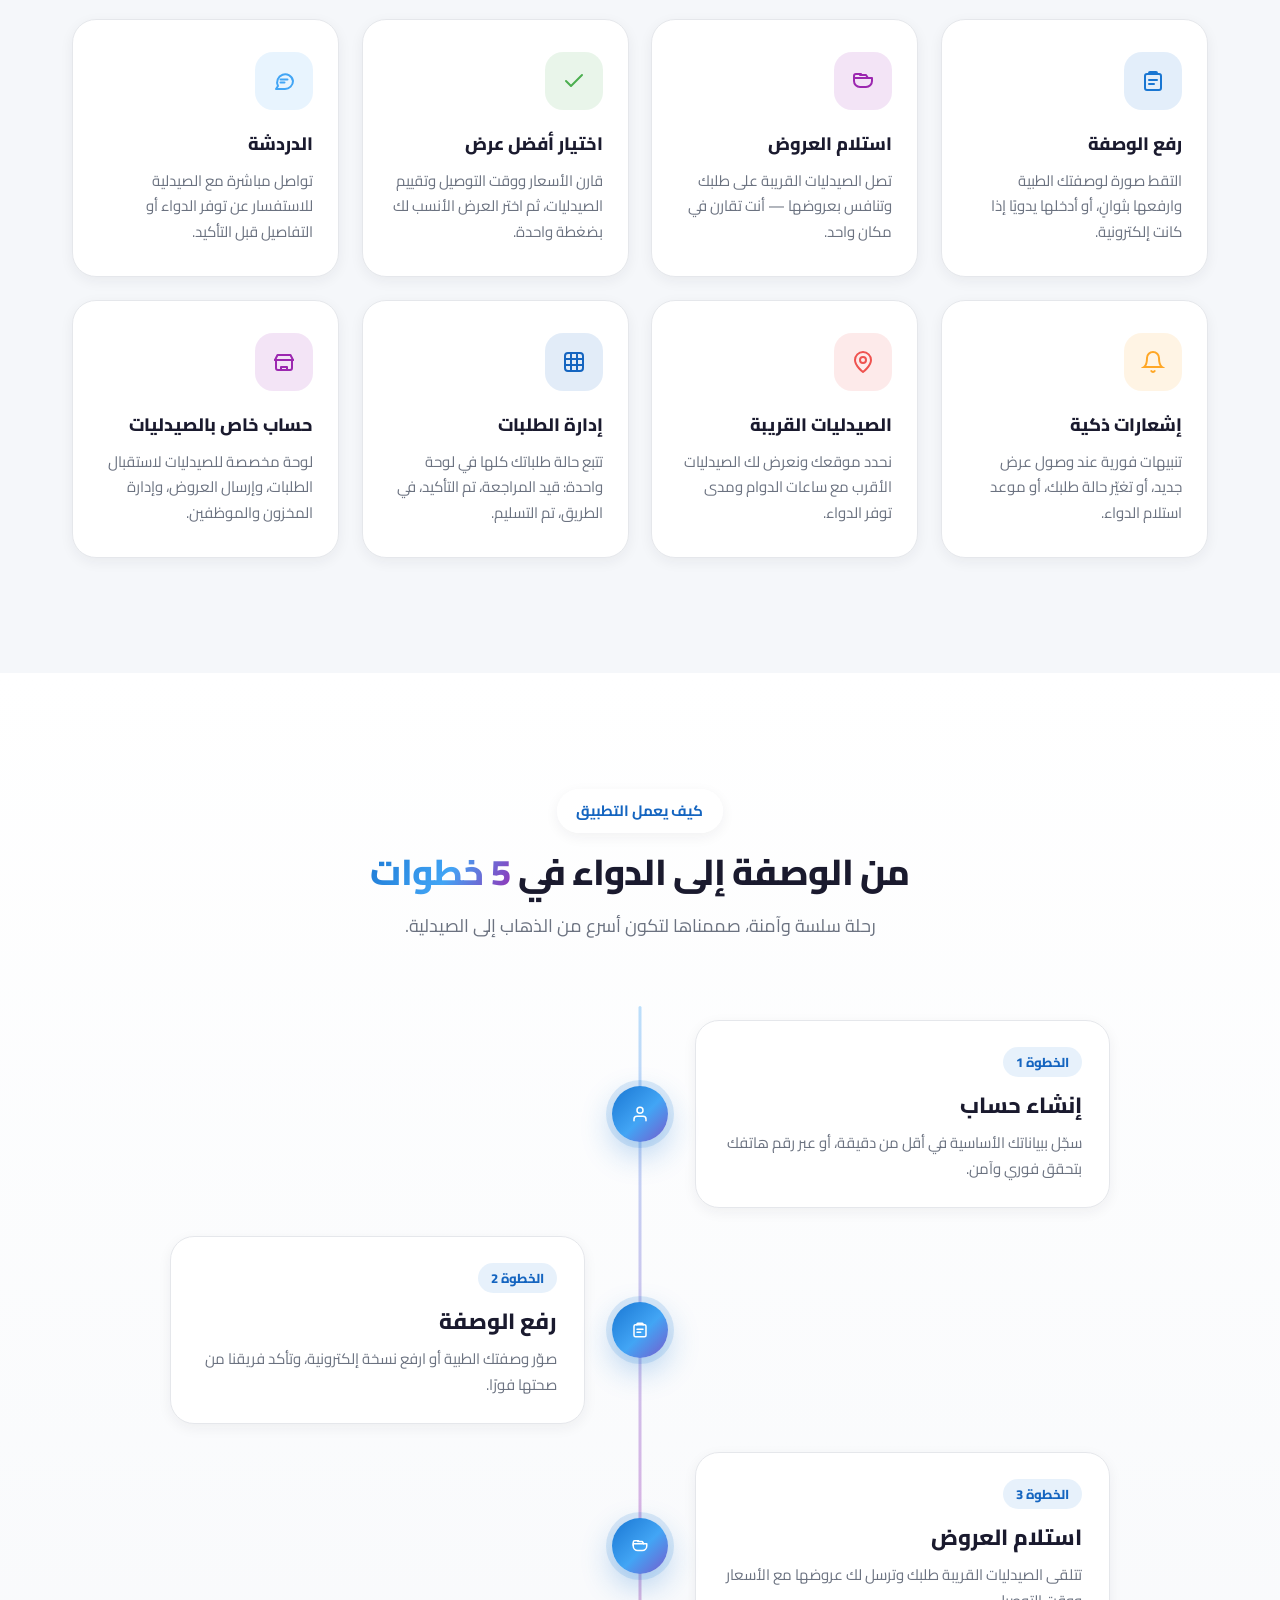
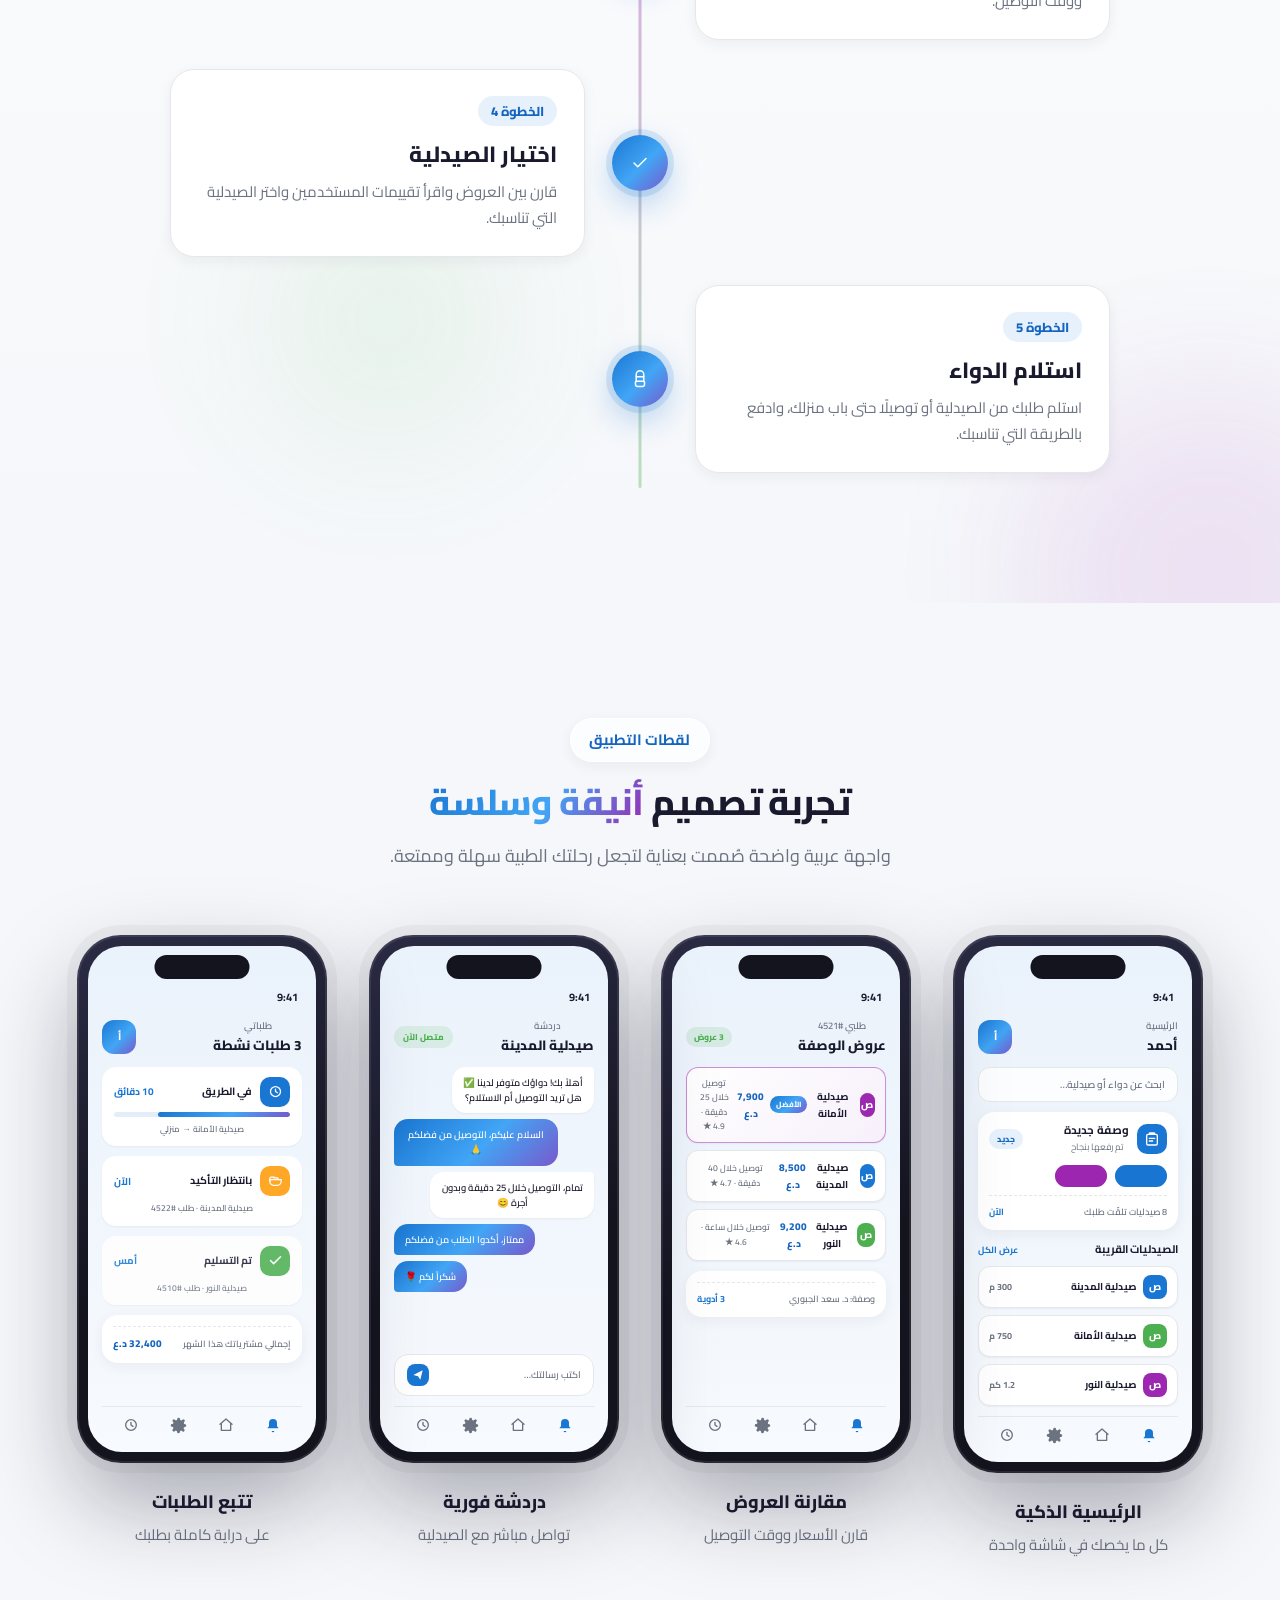
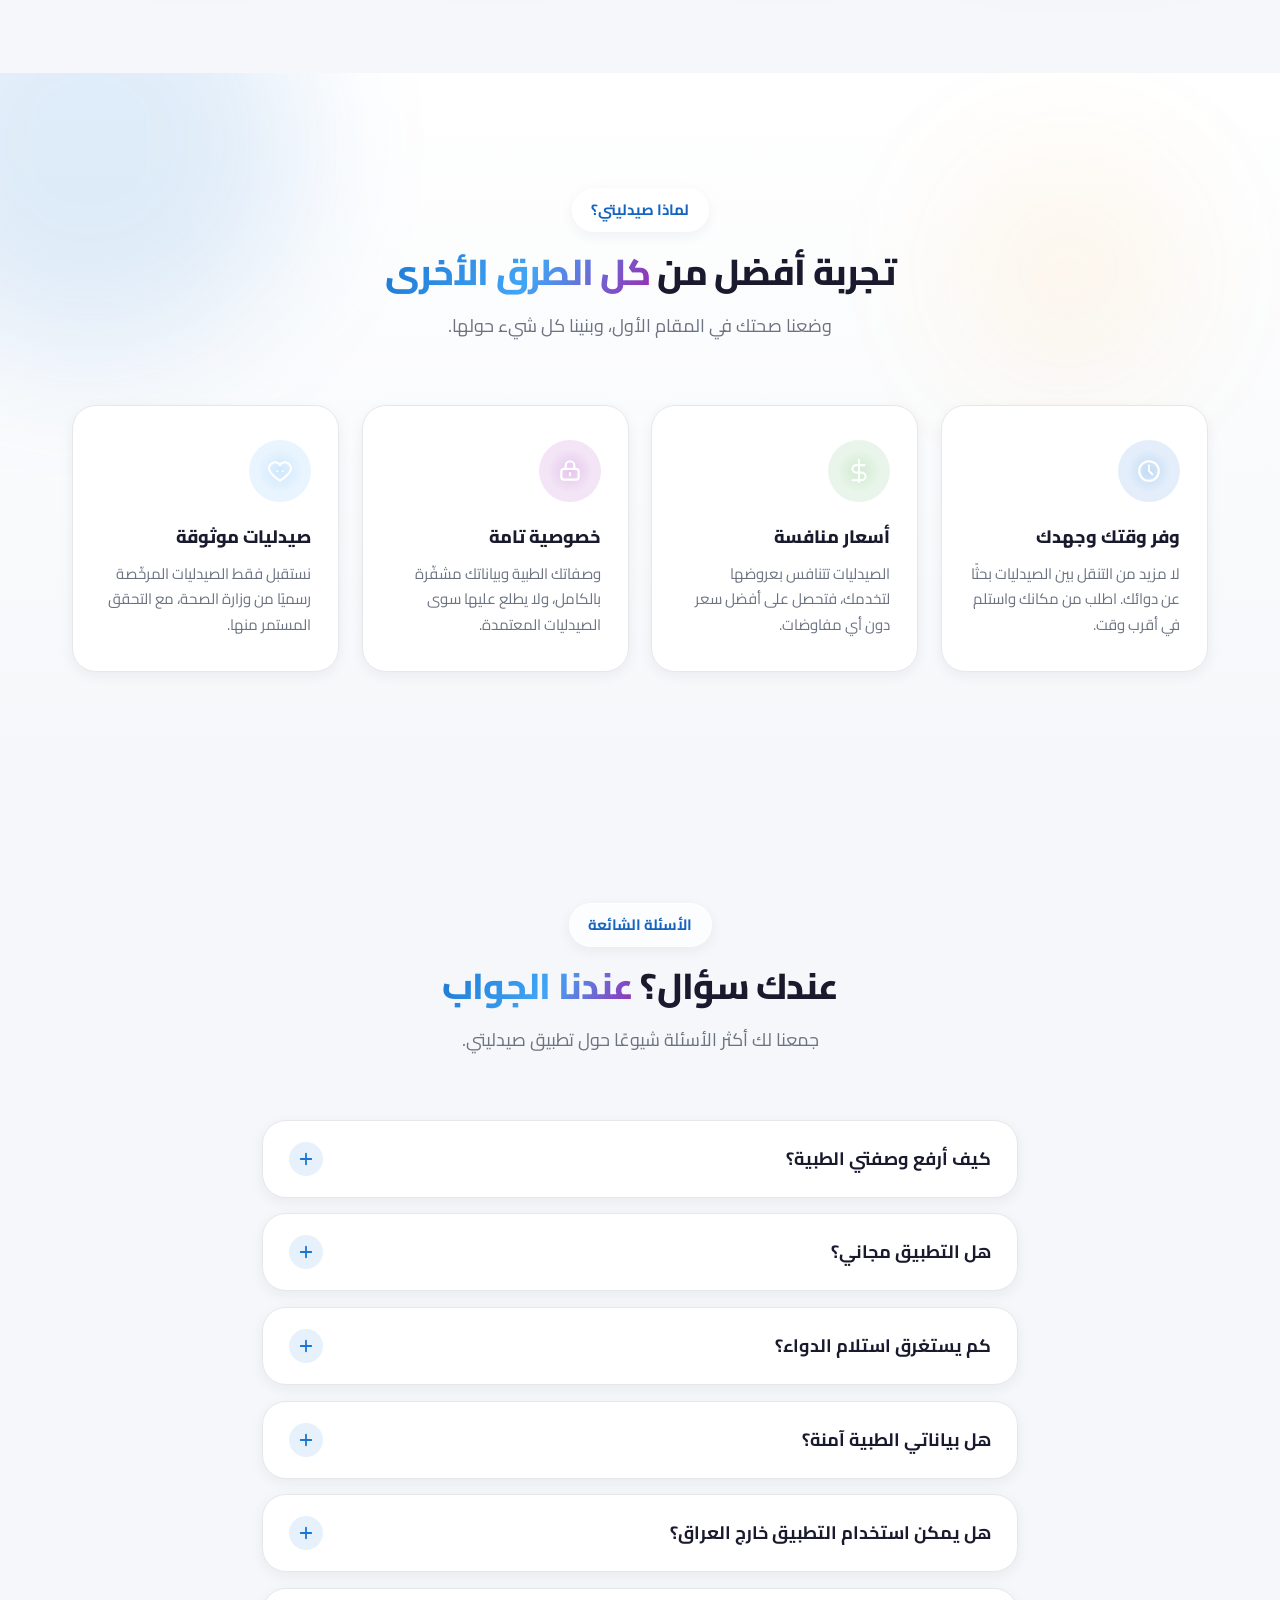
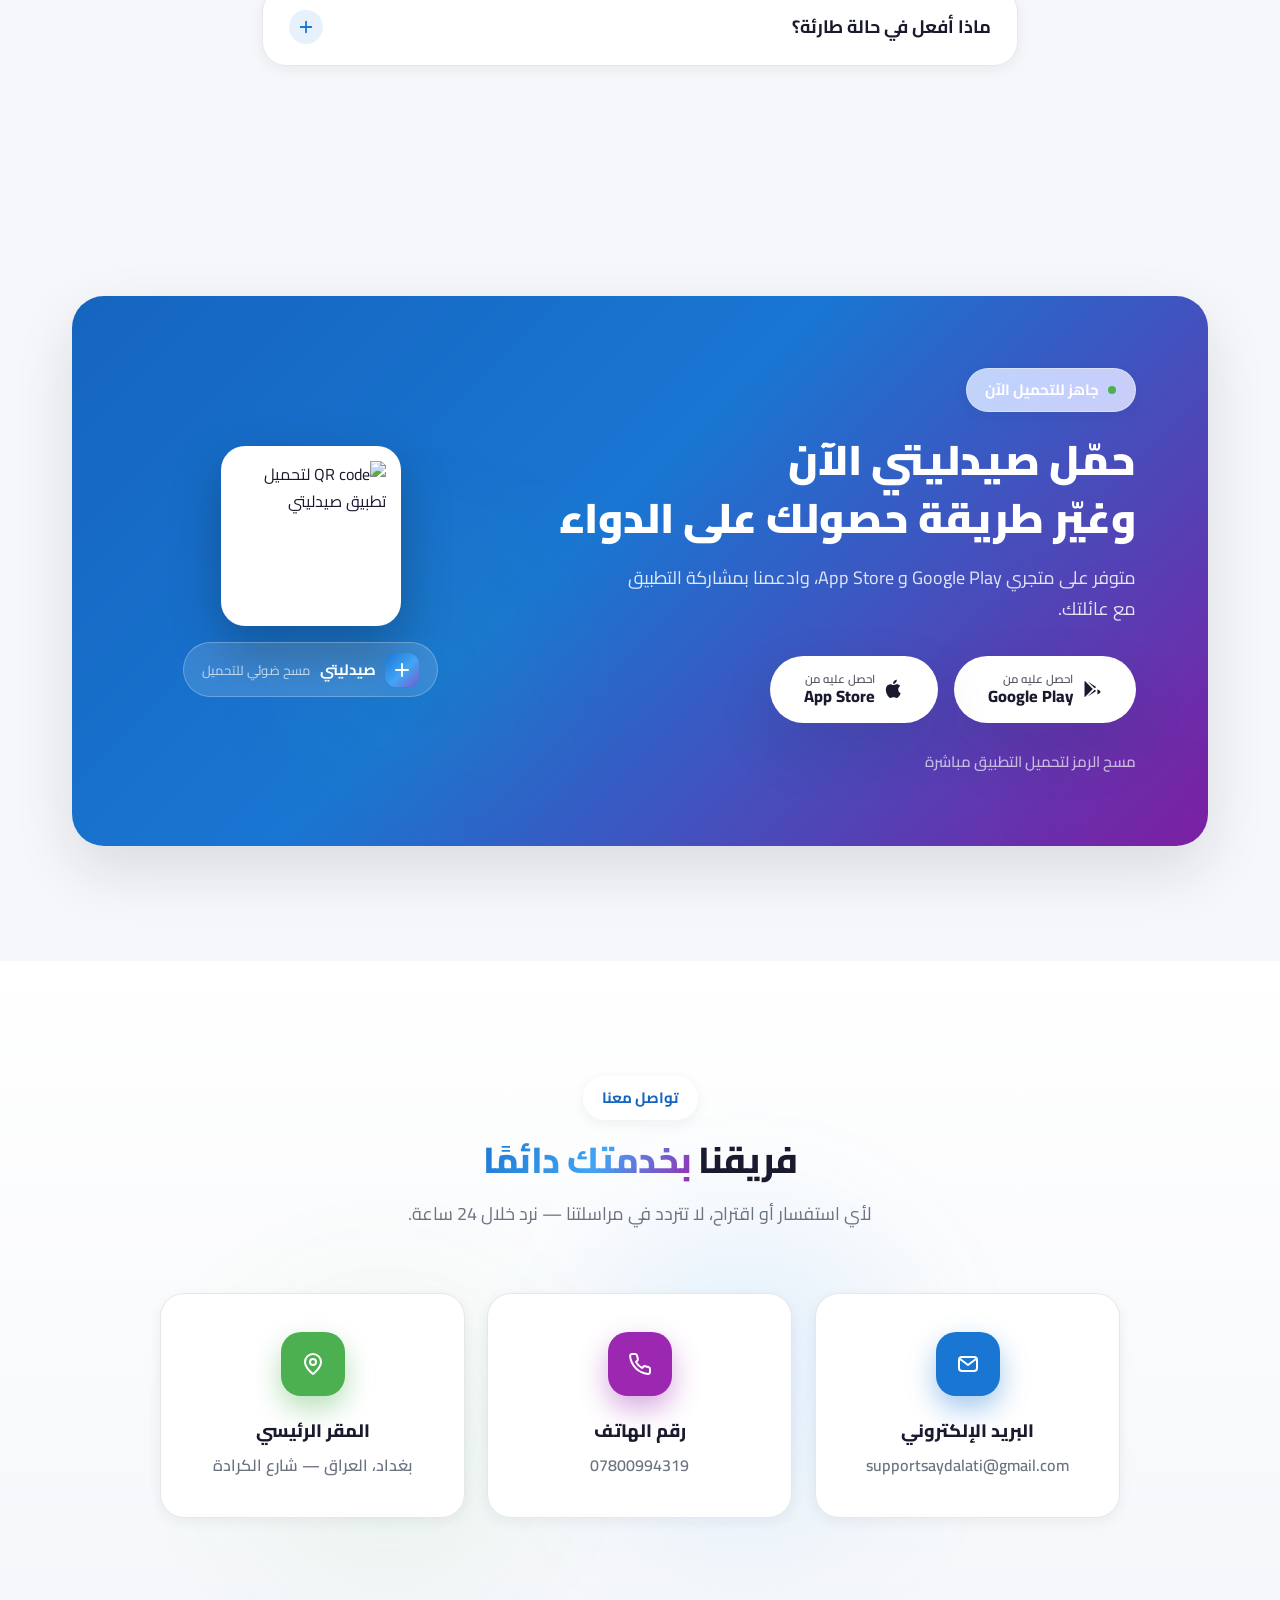
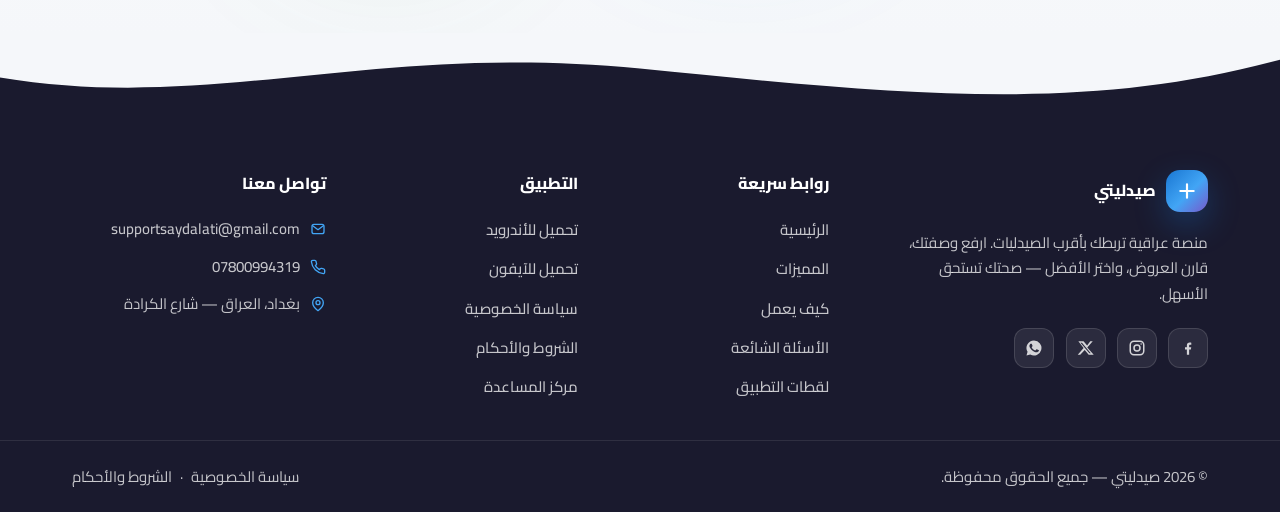
==== commit 1c0fe7a9: "تحديث زر Google Play والباركود التوجيهي حسب نوع الجهاز" ====
--- a/index.html
+++ b/index.html
@@ -790,7 +790,7 @@
             <h2 class="download-title reveal" data-delay="100">حمّل صيدليتي الآن<br />وغيّر طريقة حصولك على الدواء</h2>
             <p class="download-sub reveal" data-delay="200">متوفر على متجري Google Play و App Store، وادعمنا بمشاركة التطبيق مع عائلتك.</p>
             <div class="download-actions reveal" data-delay="300">
-              <a href="#download" class="btn btn-white btn-lg" aria-label="تحميل من Google Play">
+              <a href="https://play.google.com/store/apps/details?id=com.saydaliati.saydaliati" target="_blank" rel="noopener" class="btn btn-white btn-lg" aria-label="تحميل من Google Play">
                 <svg viewBox="0 0 24 24" width="20" height="20" fill="currentColor" aria-hidden="true"><path d="M3.6 2.3 13 12 3.6 21.7c-.4-.2-.6-.6-.6-1.1V3.4c0-.5.2-.9.6-1.1Zm13.4 7.3L6.9 2.9l8.3 8.3 1.8-1.6Zm0 4.8-1.8-1.6-8.3 8.3 10.1-6.7Zm1.5-2.2 3 2c.9.6.9 1.9 0 2.5l-3 2v-6.5Z"/></svg>
                 <span class="store-text"><small>احصل عليه من</small><strong>Google Play</strong></span>
               </a>
@@ -804,7 +804,7 @@
 
           <div class="download-qr reveal" data-delay="200">
             <div class="qr-box">
-              <div id="qrCode" class="qr-code" role="img" aria-label="QR code لتحميل تطبيق صيدليتي من App Store"></div>
+              <div id="qrCode" class="qr-code" role="img" aria-label="QR code لتحميل تطبيق صيدليتي"></div>
             </div>
             <div class="qr-mock" aria-hidden="true">
               <span class="brand-logo">
